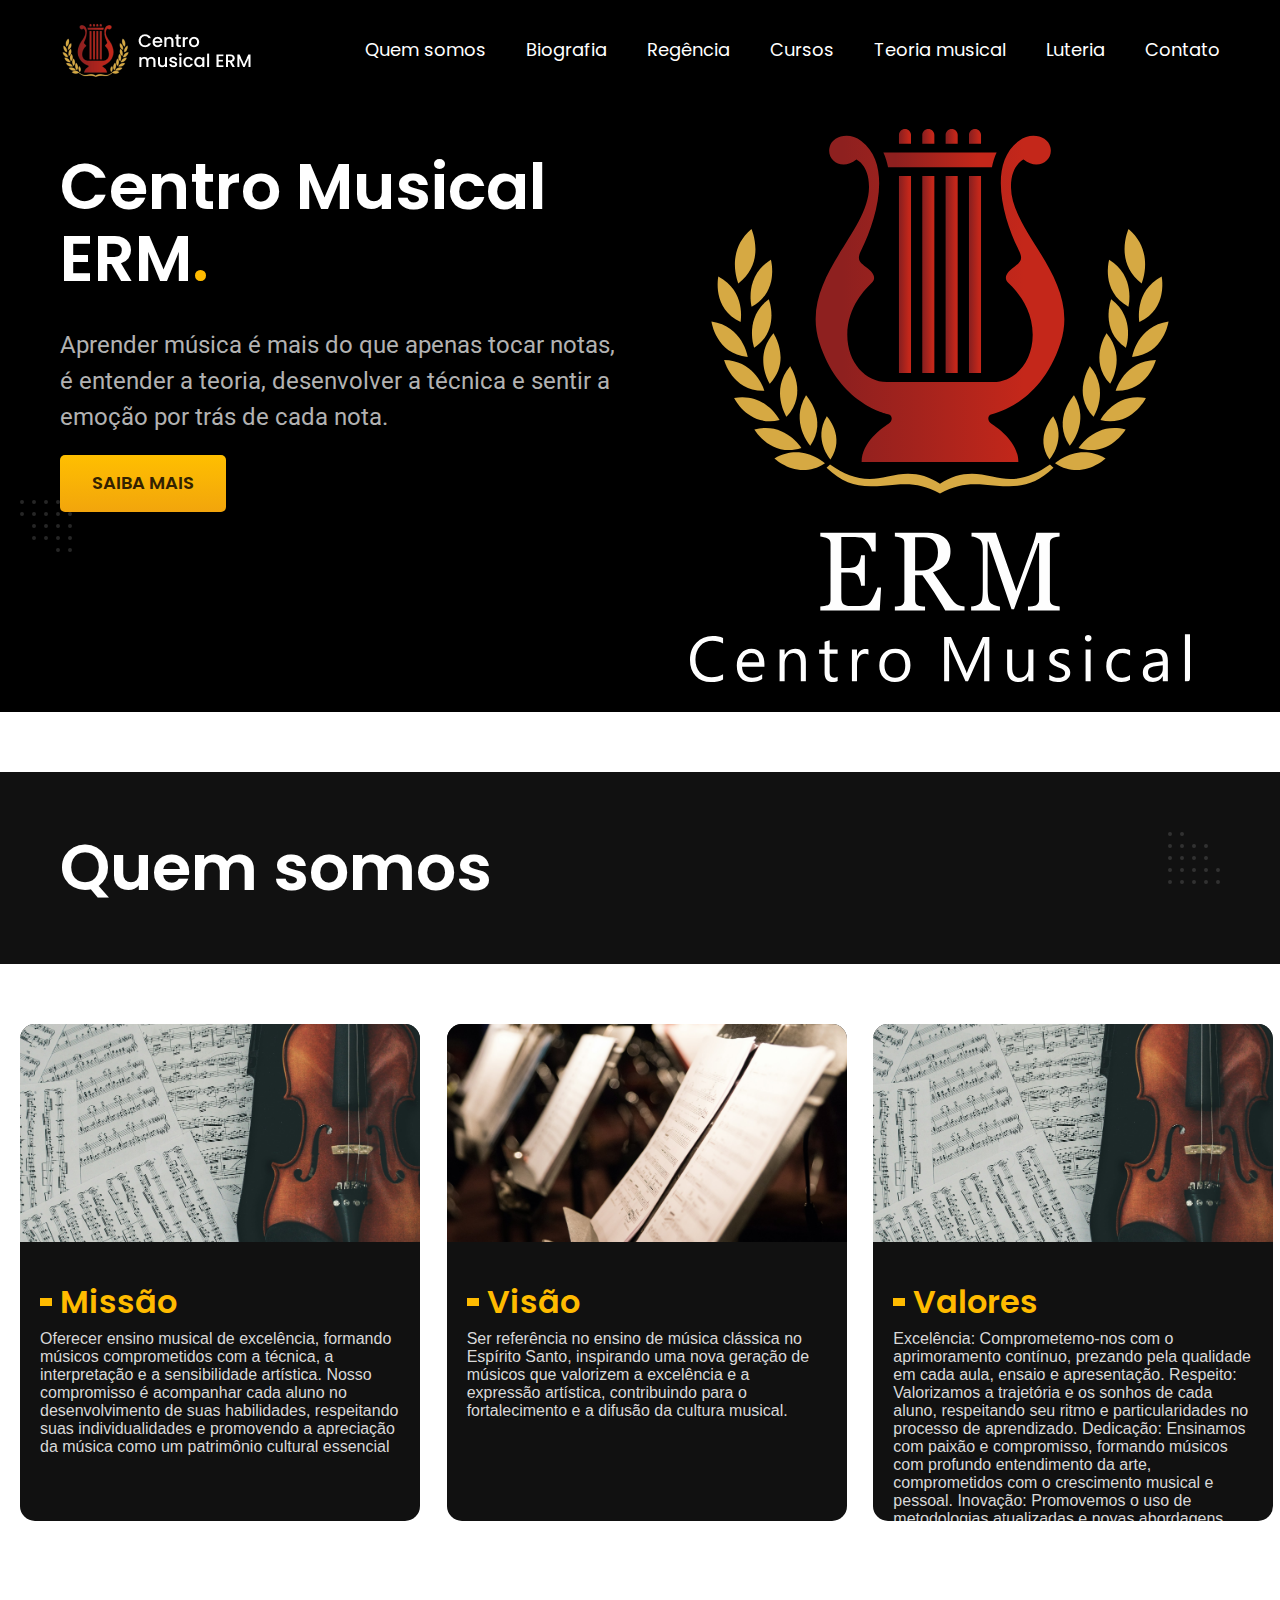
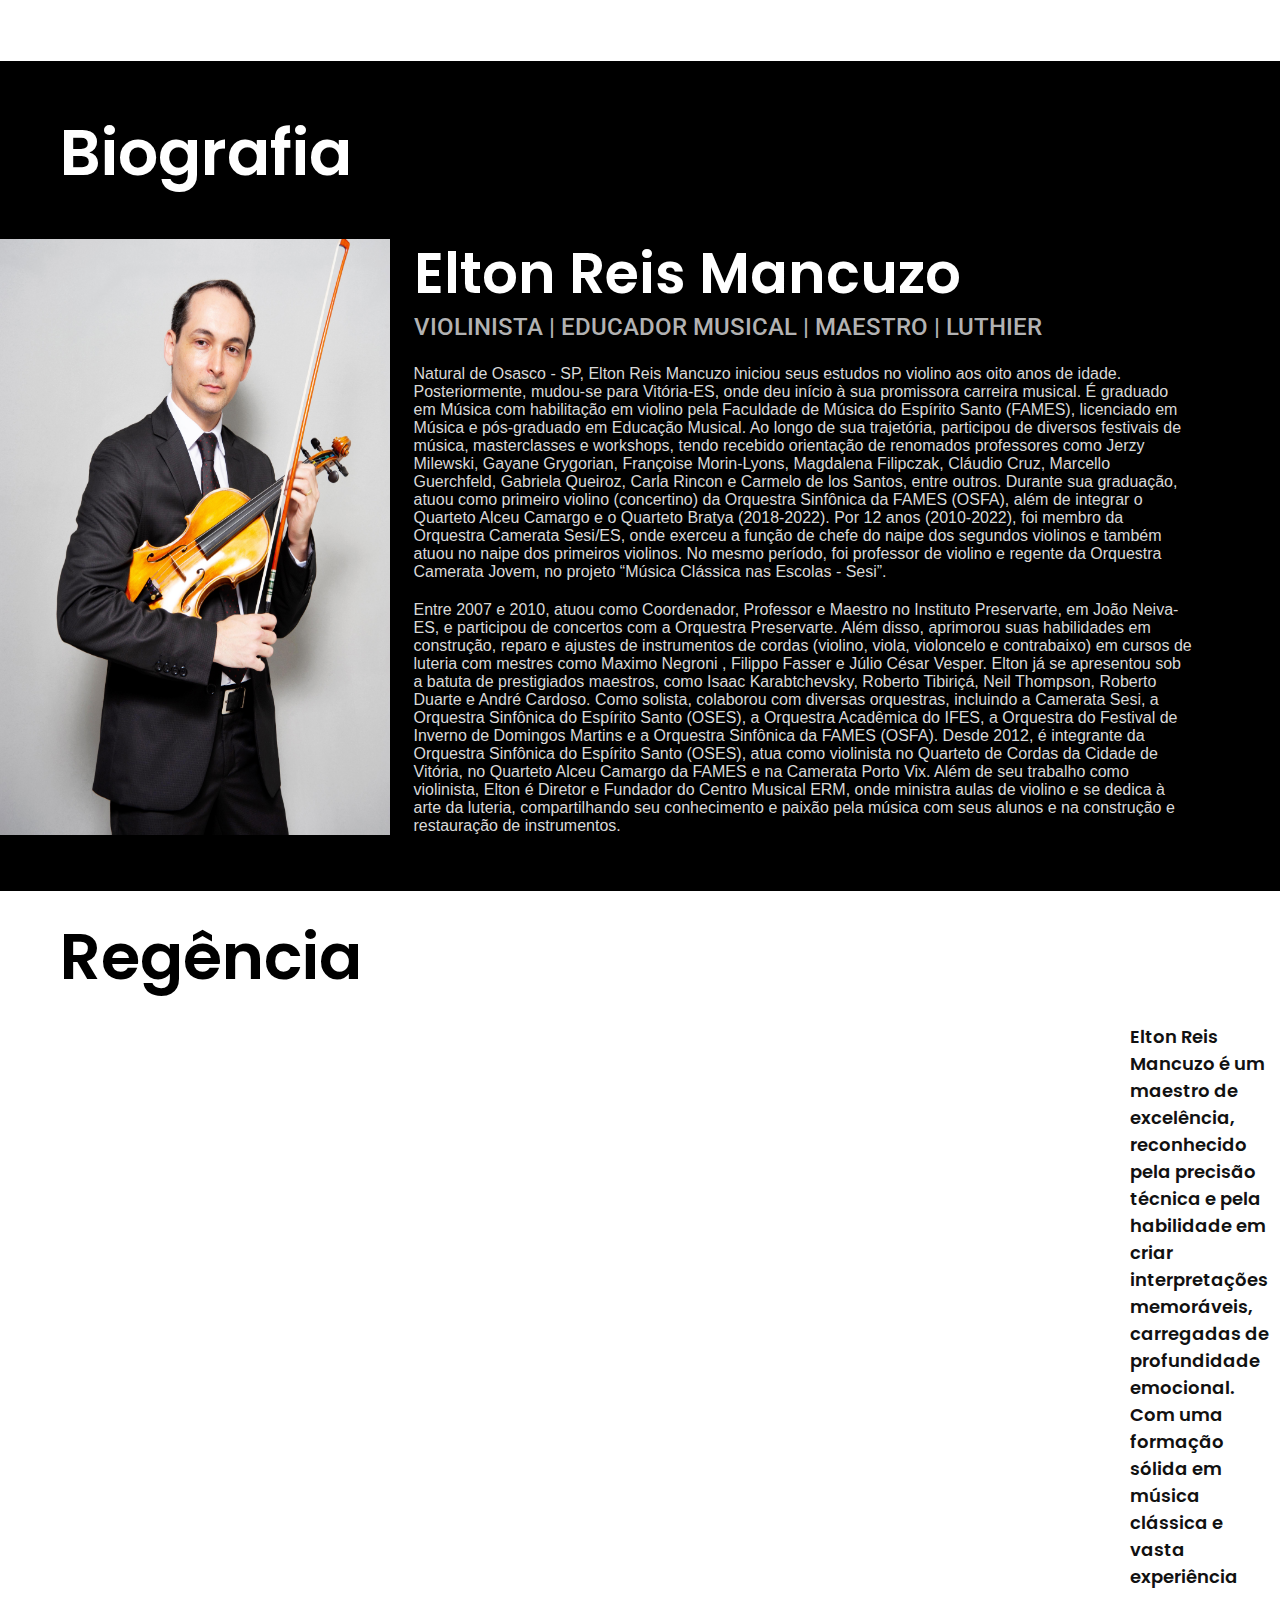
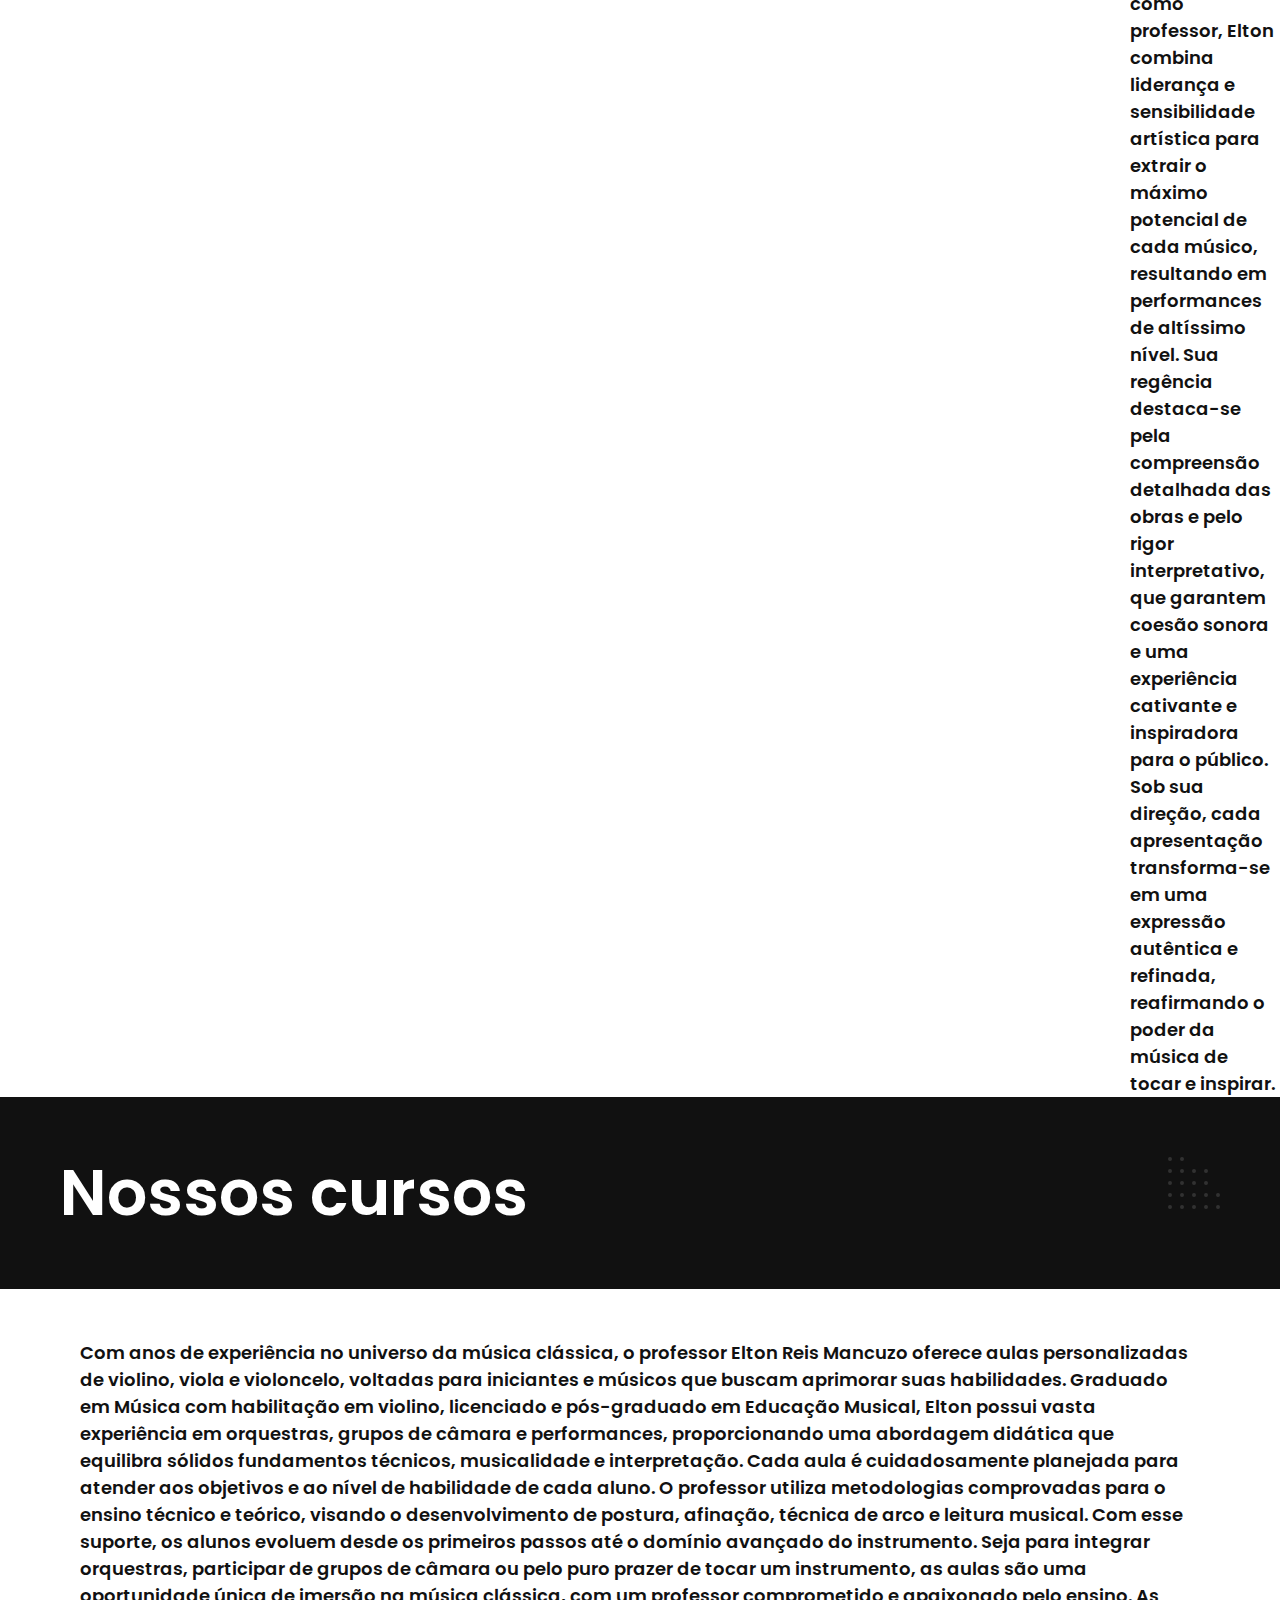
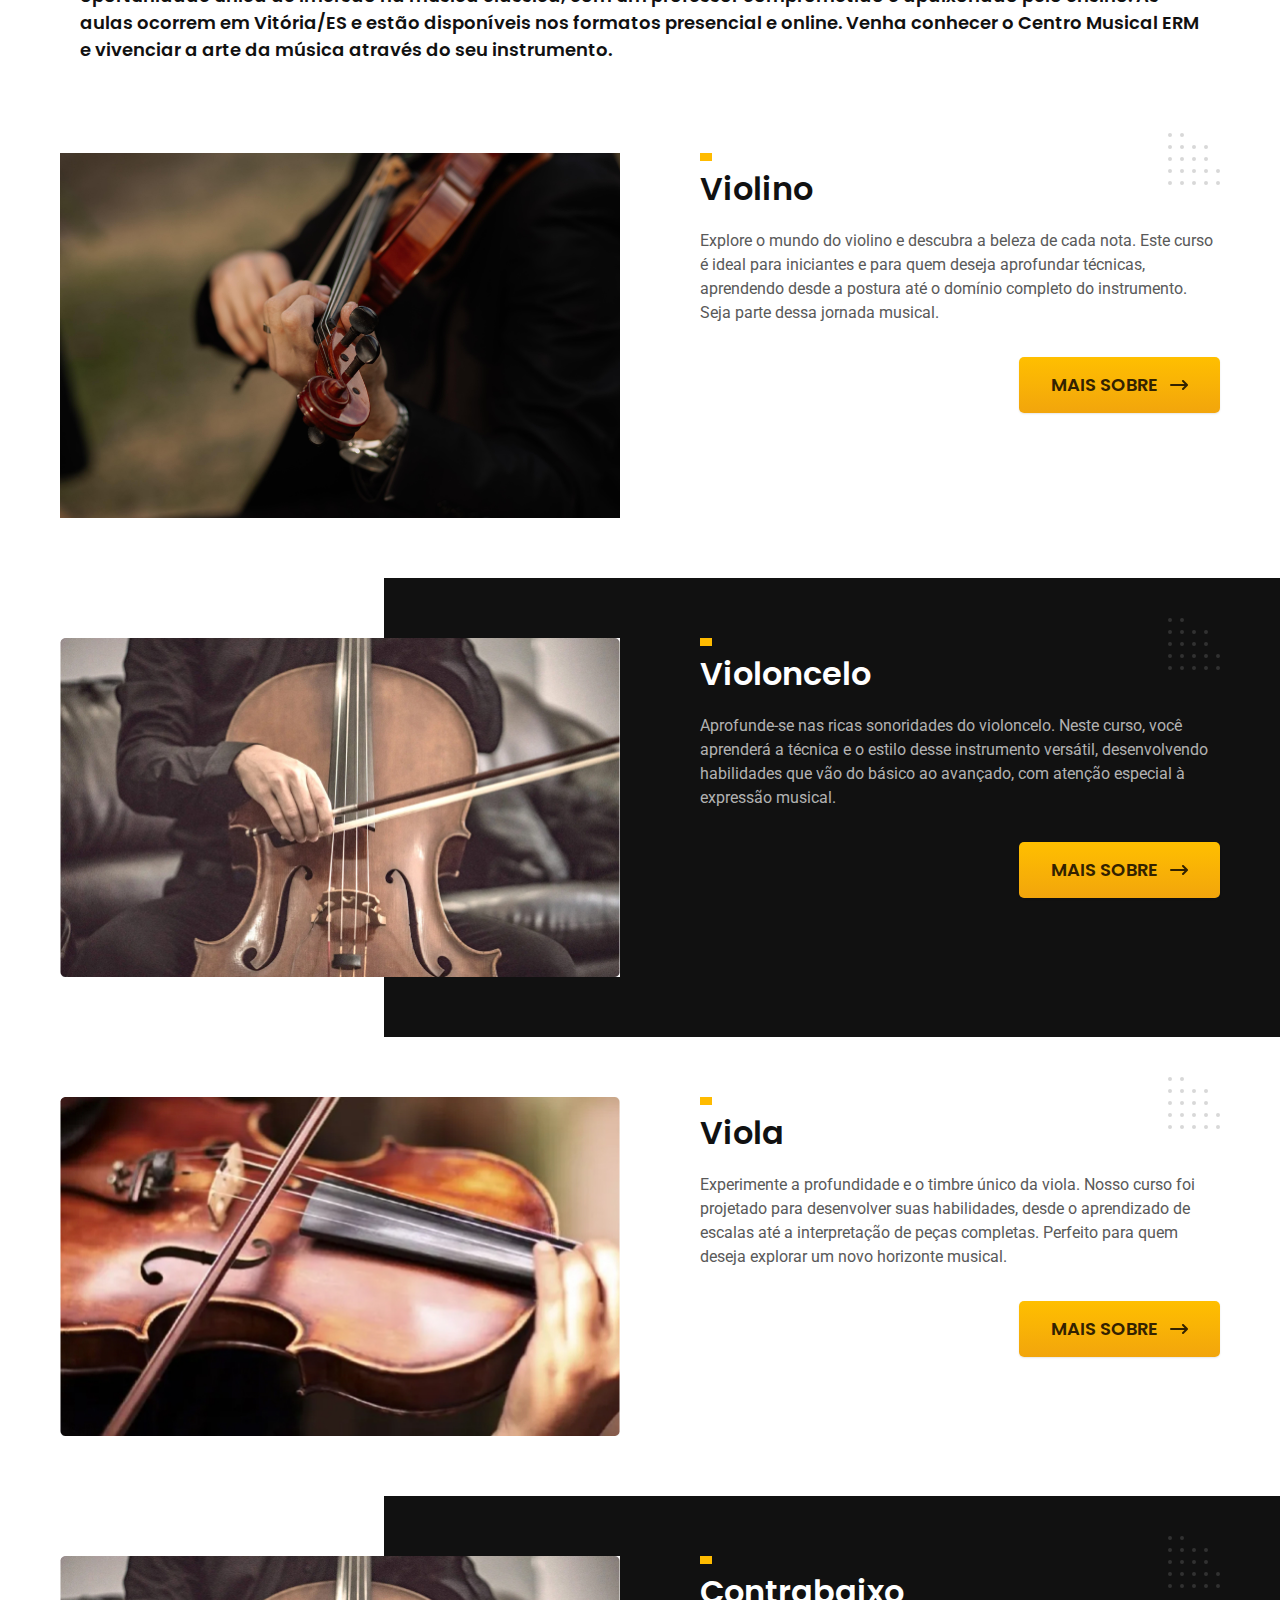
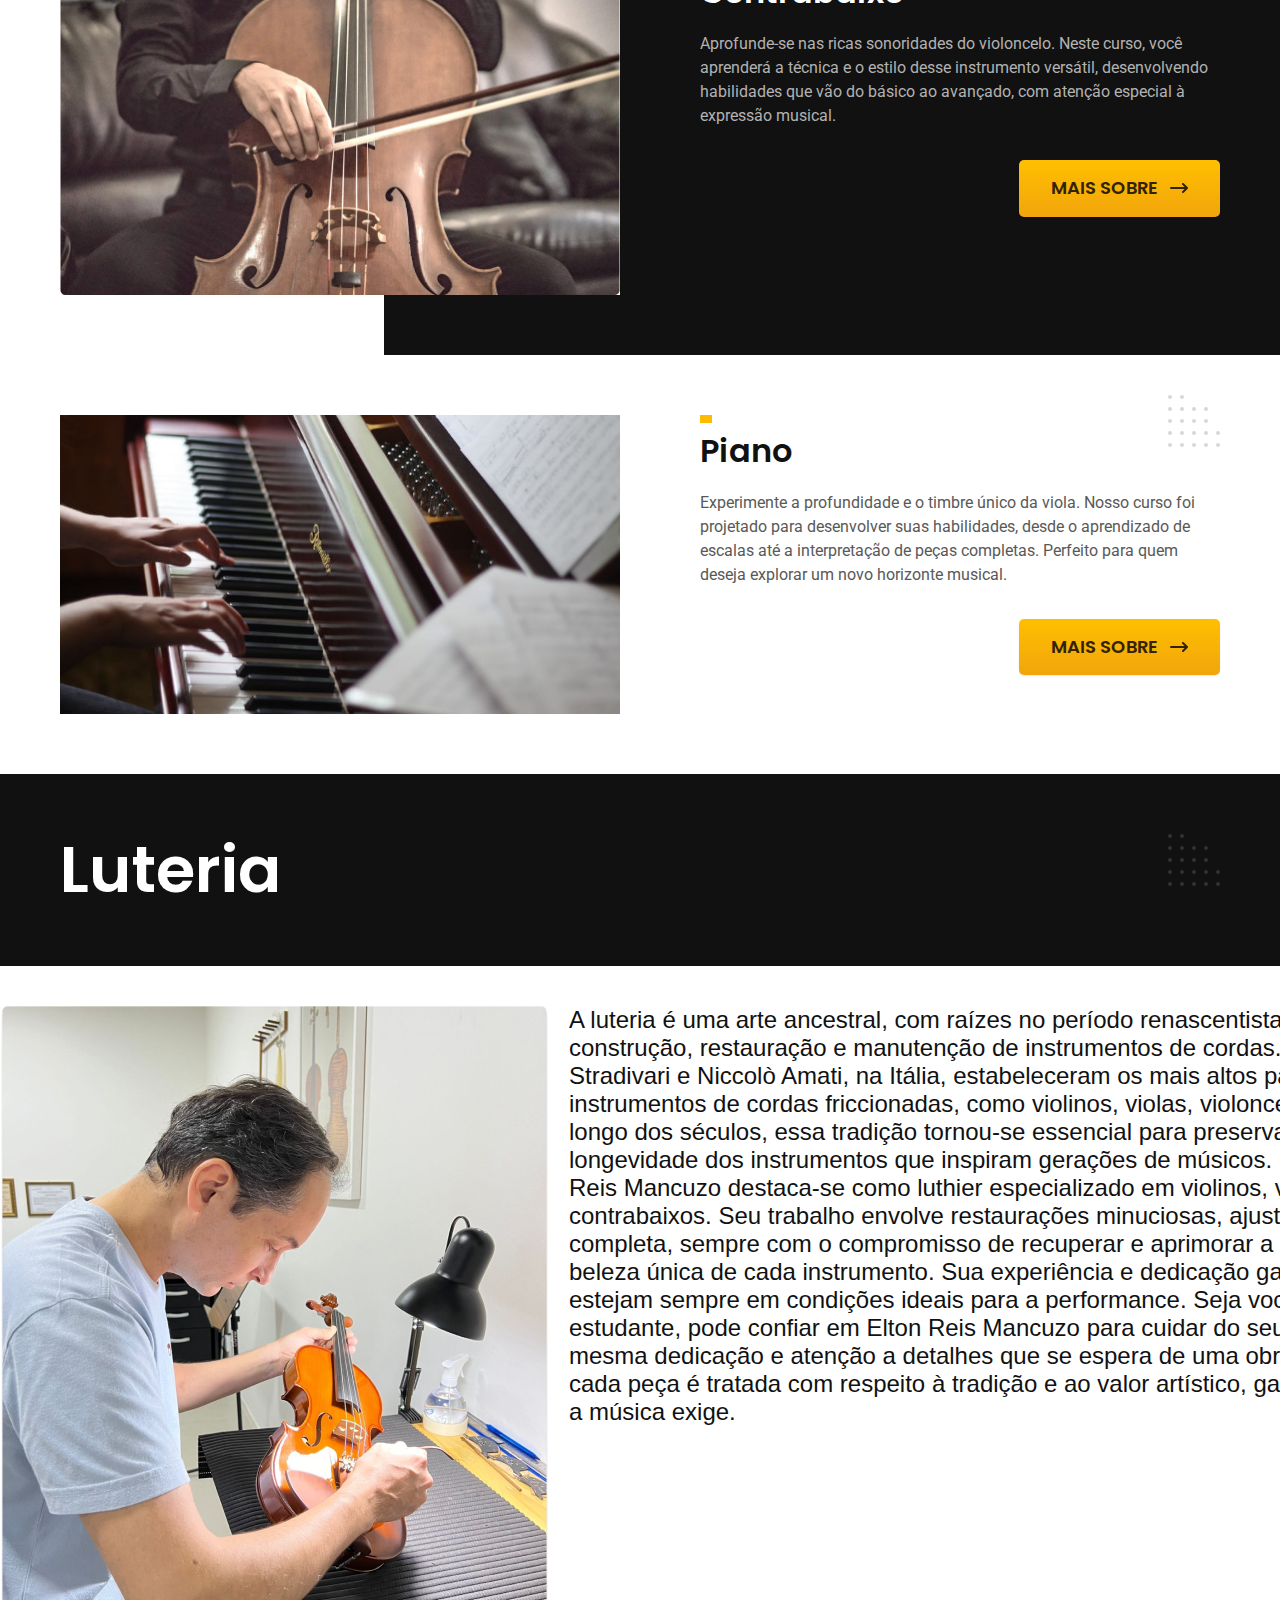
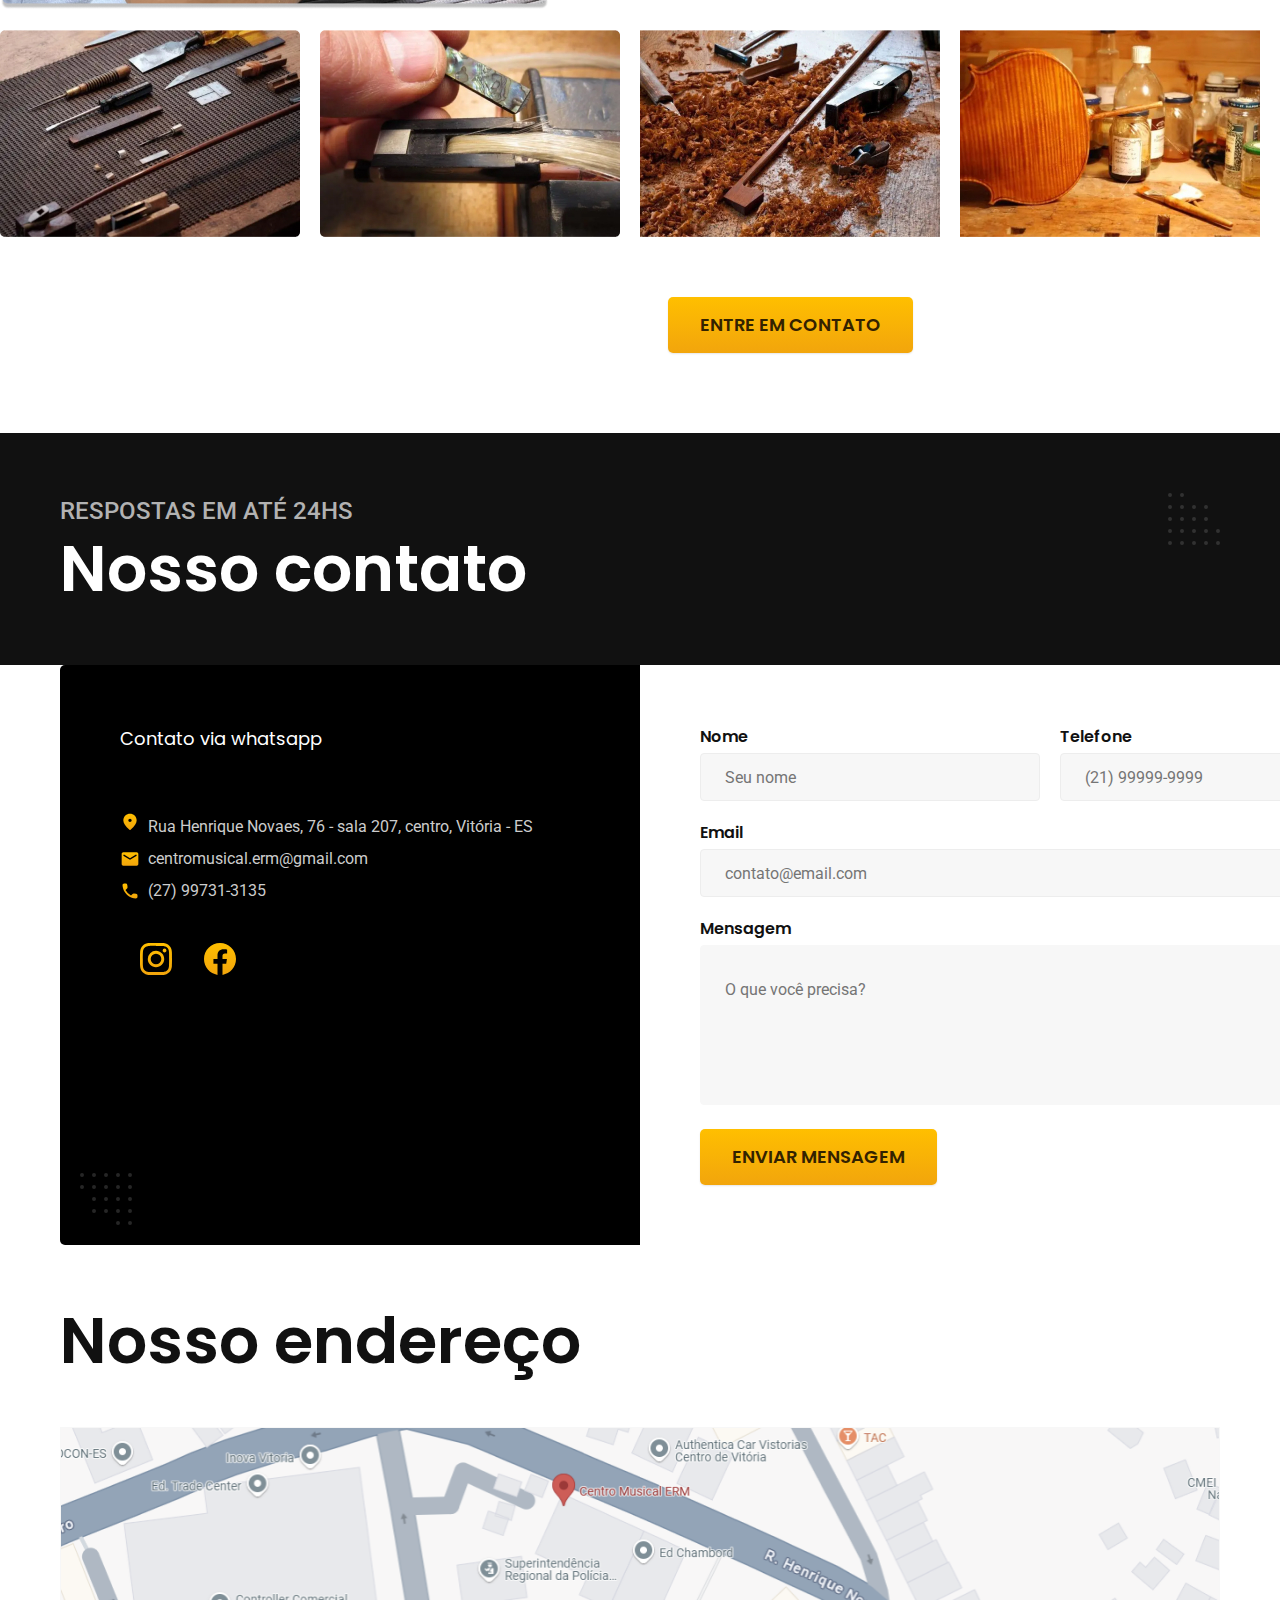
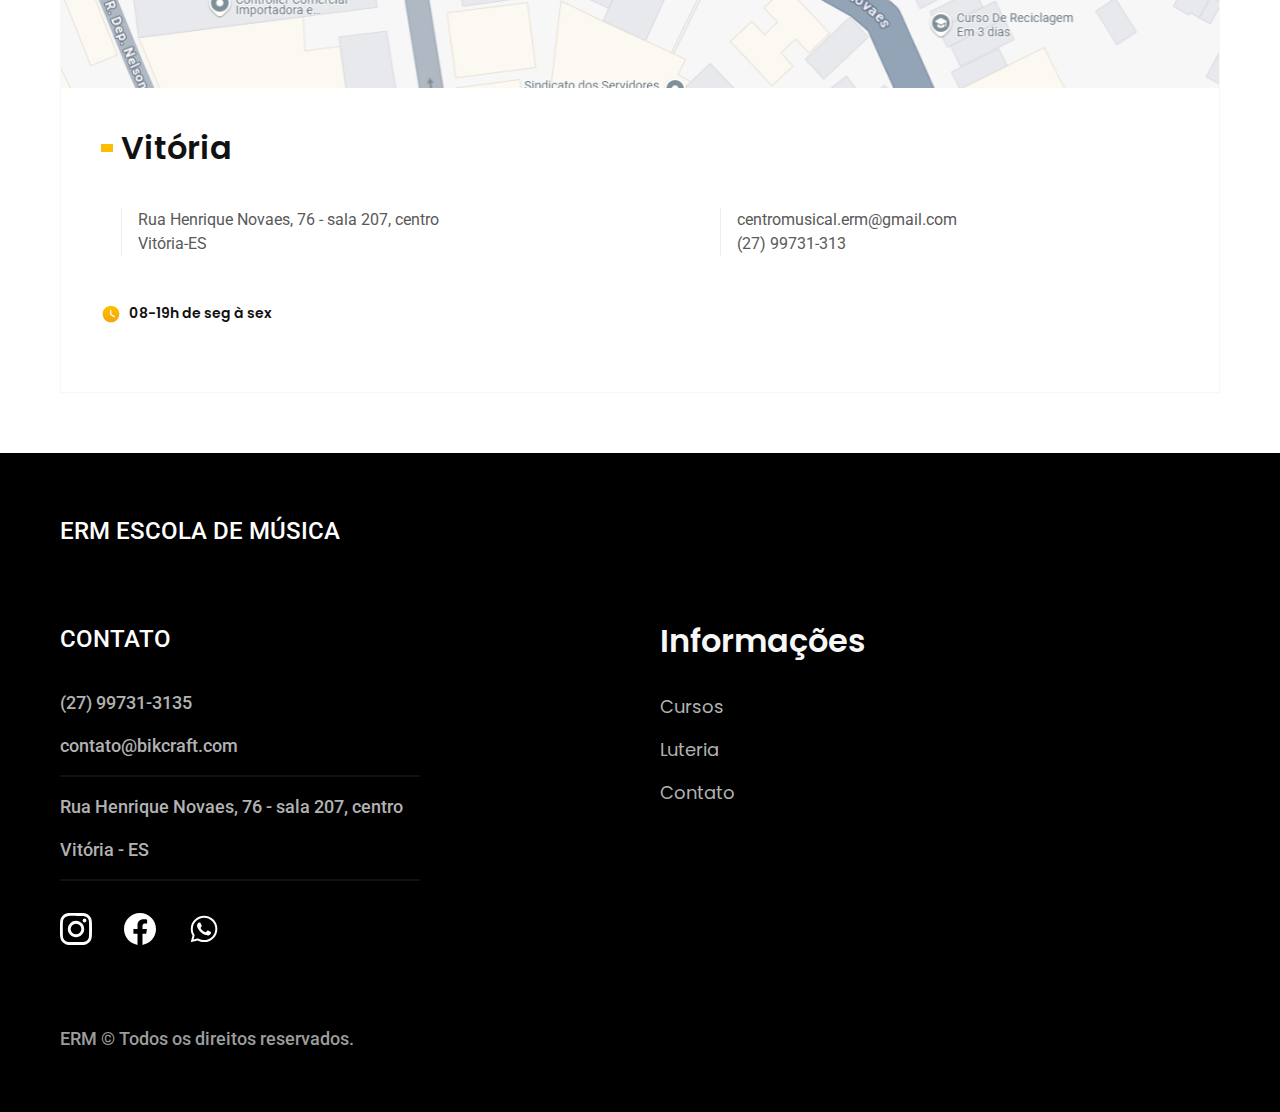
==== index.html @ 18647022 "projeto base" ====
<!DOCTYPE html>
<html lang="pt-br">

<head>
  <meta charset="UTF-8">
  <meta http-equiv="X-UA-Compatible" content="IE=edge">
  <meta name="viewport" content="width=device-width, initial-scale=1.0">

  <title> ERM - Centro musical</title>
  <meta name="description" content="Uma escola de música dedicada a ensinar e inspirar músicos de todas as idades. Aulas personalizadas, professores experientes e um ambiente acolhedor para você desenvolver sua paixão pela música."">

  <link rel=" icon" href="./img/icones/favicon.svg" type="image/svg+xml">
  <link rel="preload" href="./css/style.min.css" as="style">
  <link rel="stylesheet" href="./css/style.min.css">
  <script>document.documentElement.classList.add('js')</script>

  <link rel="preconnect" href="https://fonts.googleapis.com">
  <link rel="preconnect" href="https://fonts.gstatic.com" crossorigin>
  <link href="https://fonts.googleapis.com/css2?family=Fira+Sans:wght@400;700&family=Merriweather:ital,wght@1,900&family=Poppins:wght@400;600&family=Roboto:wght@400;500&display=swap" rel="stylesheet">

</head>

<body>
  <header class="header-bg">
    <div class="header container">
      <a href="./">
        <img src="./img/header_logo.png" alt="">
      </a>

      <nav aria-label="primaria">
        <ul class="header-menu  font-1-m cor-0">
          <li><a href="#">Quem somos</a></li>
          <li><a href="#">Biografia</a></li>
          <li><a href="#">Regência</a></li>
          <li><a href="#">Cursos</a></li>
          <li><a href="#">Teoria musical</a></li>
          <li><a href="#">Luteria</a></li>
          <li><a href="#">Contato</a></li>
        </ul>
      </nav>
    </div>
  </header>

  <main class="introducao-bg">
    <div class="introducao container">
      <div class="introducao-conteudo">
        <h1 class="font-1-xxl fadeInDown" data-anime="200">Centro Musical ERM<span>.<span></h1>
        <p class="font-2-l fadeInDown" data-anime="400">Aprender música é mais do que apenas tocar notas, é entender a teoria, desenvolver a técnica e sentir a emoção por trás de cada nota.</p>
        <a class="botao fadeInDown" data-anime="600" href="./bicicletas.html">Saiba mais</a>
      </div>
      <div data-anime="800" class="fadeInDown intro_img_container">
        <img src="./img/logo_erm.svg" alt="Logo ERM centro musical">
      </div>

    </div>
  </main>

  <article class="quem-somos">
    <div class="titulo-bg">
      <div class="titulo container">
        <h1 class="font-1-xxl cor-0">Quem somos
      </div>
    </div>

    <ul class='cards-m-v-v'>
      <li>
        <div class='card-m-v-v'>
          <div class='card-img-container'>
            <img src="./img/fotos/ensino.jpg" alt="">
          </div>
          <div class='text-container-m-v-v'>
            <h3 class="font-1-xl">Missão</h3>
            Oferecer ensino musical de excelência, formando músicos comprometidos com a técnica, a interpretação e a sensibilidade artística. Nosso compromisso é acompanhar cada aluno no desenvolvimento de suas habilidades, respeitando suas individualidades e promovendo a apreciação da música como um patrimônio cultural essencial
            <!-- <span class="font-2-m cor-8">R$ 2499</span> -->
          </div>
        </div>
      </li>

      <li>
        <div class='card-m-v-v'>
          <div class='card-img-container'>
            <img src="./img/fotos/classica.jpg" alt="">
          </div>
          <div class='text-container-m-v-v'>
            <h3 class="font-1-xl">Visão</h3>
            <p>Ser referência no ensino de música clássica no Espírito Santo, inspirando uma nova geração de músicos que valorizem a excelência e a expressão artística, contribuindo para o fortalecimento e a difusão da cultura musical.</p>
            <!-- <span class="font-2-m cor-8">R$ 2499</span> -->
          </div>
        </div>
      </li>

      <li>
        <div class='card-m-v-v'>
          <div class='card-img-container'>
            <img src="./img/fotos/ensino.jpg" alt="">
          </div>
          <div class='text-container-m-v-v'>
            <h3 class="font-1-xl">Valores</h3>
            <p>Excelência: Comprometemo-nos com o aprimoramento contínuo, prezando pela qualidade em cada aula, ensaio e apresentação.
              Respeito: Valorizamos a trajetória e os sonhos de cada aluno, respeitando seu ritmo e particularidades no processo de aprendizado.
              Dedicação: Ensinamos com paixão e compromisso, formando músicos com profundo entendimento da arte, comprometidos com o crescimento musical e pessoal.
              Inovação: Promovemos o uso de metodologias atualizadas e novas abordagens pedagógicas, proporcionando um aprendizado acessível, envolvente e enriquecedor.</p>
          </div>
        </div>
      </li>
    </ul>
  </article>
  <article class='biography'>

    <div class='titulo-section'>
      <div class="container">
        <h2 class="font-1-xxl ">
          Biografia
        </h2>
      </div>

    </div>

    <div class=bio-content>
      <div class="img-container">
        <img src="./img/fotos/violinista.jpg" alt="violinista">
      </div>

      <div class='text-container'>

        <div class="container-title-bio">
          <h2 class="font-1-xl ">
            Elton Reis Mancuzo
          </h2>
          <span class="font-2-l-b cor-5">Violinista | Educador Musical | Maestro | Luthier</span>
        </div>

        <div class='biography-paragraphs'>
          <p>Natural de Osasco - SP, Elton Reis Mancuzo iniciou seus estudos no violino aos oito anos de idade. Posteriormente, mudou-se para Vitória-ES, onde deu início à sua promissora carreira musical. É graduado em Música com habilitação em violino pela Faculdade de Música do Espírito Santo (FAMES), licenciado em Música e pós-graduado em Educação Musical. Ao longo de sua trajetória, participou de diversos festivais de música, masterclasses e workshops, tendo recebido orientação de renomados professores como Jerzy Milewski, Gayane Grygorian, Françoise Morin-Lyons, Magdalena Filipczak, Cláudio Cruz, Marcello Guerchfeld, Gabriela Queiroz, Carla Rincon e Carmelo de los Santos, entre outros. Durante sua graduação, atuou como primeiro violino (concertino) da Orquestra Sinfônica da FAMES (OSFA), além de integrar o Quarteto Alceu Camargo e o Quarteto Bratya (2018-2022). Por 12 anos (2010-2022), foi membro da Orquestra Camerata Sesi/ES, onde exerceu a função de chefe do naipe dos segundos violinos e também atuou no naipe dos primeiros violinos. No mesmo período, foi professor de violino e regente da Orquestra Camerata Jovem, no projeto “Música Clássica nas Escolas - Sesi”.</p>
          <p>Entre 2007 e 2010, atuou como Coordenador, Professor e Maestro no Instituto Preservarte, em João Neiva-ES, e participou de concertos com a Orquestra Preservarte. Além disso, aprimorou suas habilidades em construção, reparo e ajustes de instrumentos de cordas (violino, viola, violoncelo e contrabaixo) em cursos de luteria com mestres como Maximo Negroni , Filippo Fasser e Júlio César Vesper. Elton já se apresentou sob a batuta de prestigiados maestros, como Isaac Karabtchevsky, Roberto Tibiriçá, Neil Thompson, Roberto Duarte e André Cardoso. Como solista, colaborou com diversas orquestras, incluindo a Camerata Sesi, a Orquestra Sinfônica do Espírito Santo (OSES), a Orquestra Acadêmica do IFES, a Orquestra do Festival de Inverno de Domingos Martins e a Orquestra Sinfônica da FAMES (OSFA). Desde 2012, é integrante da Orquestra Sinfônica do Espírito Santo (OSES), atua como violinista no Quarteto de Cordas da Cidade de Vitória, no Quarteto Alceu Camargo da FAMES e na Camerata Porto Vix. Além de seu trabalho como violinista, Elton é Diretor e Fundador do Centro Musical ERM, onde ministra aulas de violino e se dedica à arte da luteria, compartilhando seu conhecimento e paixão pela música com seus alunos e na construção e restauração de instrumentos.</p>
        </div>
      </div>

  </article>


  <article class="regency">
    <div class='titulo-section white'>
      <div class="container">
        <h2 class="font-1-xxl py-30 ">
          Regência
        </h2>
      </div>
    </div>

    <div class="regency-content">
      <div class="regency-galery">
        <div class='regency-galery-distac'></div>
        <div class="regency-carousel">
          <img src="./img/fotos/regencia_01.jpg" alt="">
          <img src="./img/fotos/regencia_02.jpg" alt="">
          <img src="./img/fotos/regencia_03.jpg" alt="">
          <img src="./img/fotos/regencia_04.jpg" alt="">
          <img src="./img/fotos/regencia_05.jpg" alt="">
          <img src="./img/fotos/regencia_06.jpg" alt="">
          <img src="./img/fotos/regencia_07.jpg" alt="">
        </div>

      </div>
      <div class="regency-text">
        <p class='font-1-m-b'>Elton Reis Mancuzo é um maestro de excelência, reconhecido pela precisão técnica e pela habilidade em criar interpretações memoráveis, carregadas de profundidade emocional. Com uma formação sólida em música clássica e vasta experiência como professor, Elton combina liderança e sensibilidade artística para extrair o máximo potencial de cada músico, resultando em performances de altíssimo nível. Sua regência destaca-se pela compreensão detalhada das obras e pelo rigor interpretativo, que garantem coesão sonora e uma experiência cativante e inspiradora para o público. Sob sua direção, cada apresentação transforma-se em uma expressão autêntica e refinada, reafirmando o poder da música de tocar e inspirar. </p>
      </div>
    </div>
  </article>

  <article class='courses'>
    <div class="titulo-bg">
      <div class="titulo container">
        <h1 class="font-1-xxl cor-0">Nossos cursos</h1>
      </div>
    </div>
    <div class='container courses-apresentacao'>
      <p class='font-1-m-b'>Com anos de experiência no universo da música clássica, o professor Elton Reis Mancuzo oferece aulas personalizadas de violino, viola e violoncelo, voltadas para iniciantes e músicos que buscam aprimorar suas habilidades. Graduado em Música com habilitação em violino, licenciado e pós-graduado em Educação Musical, Elton possui vasta experiência em orquestras, grupos de câmara e performances, proporcionando uma abordagem didática que equilibra sólidos fundamentos técnicos, musicalidade e interpretação. Cada aula é cuidadosamente planejada para atender aos objetivos e ao nível de habilidade de cada aluno. O professor utiliza metodologias comprovadas para o ensino técnico e teórico, visando o desenvolvimento de postura, afinação, técnica de arco e leitura musical. Com esse suporte, os alunos evoluem desde os primeiros passos até o domínio avançado do instrumento. Seja para integrar orquestras, participar de grupos de câmara ou pelo puro prazer de tocar um instrumento, as aulas são uma oportunidade única de imersão na música clássica, com um professor comprometido e apaixonado pelo ensino. As aulas ocorrem em Vitória/ES e estão disponíveis nos formatos presencial e online. Venha conhecer o Centro Musical ERM e vivenciar a arte da música através do seu instrumento.</p>
    </div>

    <div class="bicicletas container">

      <div class="bicicletas-imagem">
        <img src="img/cursos/violino.jpeg" alt="Bicicleta Nimbus">
      </div>

      <div class="bicicletas-conteudo">
        <h2 class="font-1-xl">Violino</h2>
        <p class="font-2-s cor-8">Explore o mundo do violino e descubra a beleza de cada nota. Este curso é ideal para iniciantes e para quem deseja aprofundar técnicas, aprendendo desde a postura até o domínio completo do instrumento. Seja parte dessa jornada musical.</p>

        <a class="botao seta" href="">MAIS SOBRE</a>
      </div>
    </div>

    <div class="bicicletas-bg">

      <div class="bicicletas container">

        <div class="bicicletas-imagem">
          <img src="img/cursos/violoncelo.jpg" alt="Bicicleta Nimbus">
        </div>

        <div class="bicicletas-conteudo">
          <h2 class="font-1-xl cor-0">Violoncelo</h2>
          <p class="font-2-s cor-5">Aprofunde-se nas ricas sonoridades do violoncelo. Neste curso, você aprenderá a técnica e o estilo desse instrumento versátil, desenvolvendo habilidades que vão do básico ao avançado, com atenção especial à expressão musical.</p>

          <a class="botao seta" href="">MAIS SOBRE</a>
        </div>

      </div>
    </div>

    <div class="bicicletas container">

      <div class="bicicletas-imagem">
        <img src="img/cursos/viola.jpg" alt="Bicicleta Nimbus">
      </div>

      <div class="bicicletas-conteudo">
        <h2 class="font-1-xl">Viola</h2>
        <p class="font-2-s cor-8">Experimente a profundidade e o timbre único da viola. Nosso curso foi projetado para desenvolver suas habilidades, desde o aprendizado de escalas até a interpretação de peças completas. Perfeito para quem deseja explorar um novo horizonte musical.</p>

        <a class="botao seta" href="">MAIS SOBRE</a>
      </div>

    </div>

    <div class="bicicletas-bg">

      <div class="bicicletas container">

        <div class="bicicletas-imagem">
          <img src="img/cursos/violoncelo.jpg" alt="Bicicleta Nimbus">
        </div>

        <div class="bicicletas-conteudo">
          <h2 class="font-1-xl cor-0">Contrabaixo</h2>
          <p class="font-2-s cor-5">Aprofunde-se nas ricas sonoridades do violoncelo. Neste curso, você aprenderá a técnica e o estilo desse instrumento versátil, desenvolvendo habilidades que vão do básico ao avançado, com atenção especial à expressão musical.</p>

          <a class="botao seta" href="">MAIS SOBRE</a>
        </div>

      </div>
    </div>


    <div class="bicicletas container">

      <div class="bicicletas-imagem">
        <img src="img/cursos/piano.jpeg" alt="Bicicleta Nimbus">
      </div>

      <div class="bicicletas-conteudo">
        <h2 class="font-1-xl">Piano</h2>
        <p class="font-2-s cor-8">Experimente a profundidade e o timbre único da viola. Nosso curso foi projetado para desenvolver suas habilidades, desde o aprendizado de escalas até a interpretação de peças completas. Perfeito para quem deseja explorar um novo horizonte musical.</p>

        <a class="botao seta" href="">MAIS SOBRE</a>
      </div>

    </div>

  </article>

  <article class='luteria'>
    <div class="titulo-bg">
      <div class="titulo container">
        <h1 class="font-1-xxl cor-0">Luteria</h1>
      </div>
    </div>
    <div class='luteria_content'>
      <div class='luteria_content_flex'>
        <div class='luteria_image_container'>
          <img src="./img/fotos/luteria_01.jpg" alt="Foto Luthier">
        </div>
        <div class='luteria_content_p'>
          <p>A luteria é uma arte ancestral, com raízes no período renascentista europeu, dedicada à construção, restauração e manutenção de instrumentos de cordas.
            Mestres como Antonio Stradivari e Niccolò Amati, na Itália, estabeleceram os mais altos padrões na construção de instrumentos de cordas friccionadas, como violinos, violas, violoncelos e contrabaixos. Ao longo dos séculos, essa tradição tornou-se essencial para preservar a riqueza sonora e a longevidade dos instrumentos que inspiram gerações de músicos.
            No Espírito Santo, Elton Reis Mancuzo destaca-se como luthier especializado em violinos, violas, violoncelos e contrabaixos. Seu trabalho envolve restaurações minuciosas, ajustes precisos e manutenção completa, sempre com o compromisso de recuperar e aprimorar a sonoridade original e a beleza única de cada instrumento.
            Sua experiência e dedicação garante que os instrumentos estejam sempre em condições ideais para a performance. Seja você músico profissional ou estudante, pode confiar em Elton Reis Mancuzo para cuidar do seu instrumento com a mesma dedicação e atenção a detalhes que se espera de uma obra de arte. Sob suas mãos , cada peça é tratada com respeito à tradição e ao valor artístico, garantindo a excelência que a música exige.</p>
        </div>
      </div>

      <div class="luteria_galery">
        <img src="./img/fotos/luteria_02.jpg" alt="">
        <img src="./img/fotos/luteria_03.jpg" alt="">
        <img src="./img/fotos/luteria_04.jpg" alt="">
        <img src="./img/fotos/luteria_05.jpg" alt="">
        <img src="./img/fotos/luteria_06.jpg" alt="">
      </div>
      <div class='luteria_botao'>
        <a class="botao fadeInDown" data-anime="600" href="#contato">Entre em contato</a>
      </div>
    </div>
  </article>

  <article class='contact'>
    <div class="titulo-bg">
      <div class="titulo container">
        <p class="font-2-l-b cor-5">Respostas em até 24hs</p>
        <h1 class="font-1-xxl cor-0">Nosso contato</h1>
      </div>
    </div>

    <div class="contato container">
      <section class="contato-dados" aria-label="Endereço">
        <h2 class=" font-1-m cor-0"> Contato via whatsapp</h2>
        <div class="contato-endereco font-2-s cor-4">
          <p>Rua Henrique Novaes, 76 - sala 207,
            centro, Vitória - ES</p>
        </div>

        <address class="contato-emails font-2-s cor-4">

          <a href="mailto:vendas@bikcraft.com"> centromusical.erm@gmail.com</a>
          <a href="tel:+552799731-3135">(27) 99731-3135</a>

        </address>


        <div class="contato-redes">
          <a href="./"><img src="./img/redes/instagram-p.svg" alt="Instagram"> </a>

          <a href="./"> <img src="./img/redes/facebook-p.svg" alt="Facebook"> </a>

        </div>
      </section>

      <section class="contato-formulario" aria-label="Formulário">

        <form class="form">
          <div>
            <label class="font-1-m-b cor-11" for="nome">Nome</label>
            <input class="" type="text" id="nome" name="nome" placeholder="Seu nome">
          </div>
          <div>
            <label class="font-1-m-b cor-11" for="telefone">Telefone</label>
            <input type="text" id="tel" placeholder="(21) 99999-9999">
          </div>
          <div>
            <label class="font-1-m-b cor-11" for="email">Email</label>
            <input type="email" id="email" name="email" placeholder="contato@email.com">
          </div>
          <div>
            <label class="font-1-m-b cor-11" for="mensagem">Mensagem</label>
            <textarea name="mensagem" rows="5" placeholder="O que você precisa?"></textarea>
          </div>

          <button class="botao">Enviar mensagem</button>
        </form>
      </section>

    </div>

    <article class="lojas container">

      <h2 class="font-1-xxl">Nosso endereço</h2>

      <div class="lojas-item">
        <img src="./img/lojas/vitoria.png" alt="mapa marcando o endereço em Rua Ali Perto, 25 - Rio de Janeiro - RJ">
        <h3 class="font-1-xl">Vitória</h3>
        <div class="lojas-dados">
          <p>Rua Henrique Novaes, 76 - sala 207, centro</p>
          <p>Vitória-ES</p>
        </div>
        <div class="lojas-dados">
          <p>centromusical.erm@gmail.com</p>
          <p>(27) 99731-313</p>
        </div>

        <span>08-19h de seg à sex</span>
      </div>
    </article>




    <footer class="footer-bg">
      <div class="footer container">
        <h3 class="font-2-l-b cor-0">ERM Escola de música</h3>
        <div class="footer-contato">
          <h3 class="font-2-l-b cor-0">Contato</h3>
          <ul class=" font-2-m cor-5">
            <li><a href="tel:+552199999999">(27) 99731-3135</a></li>
            <li><a href="mailto:contato@bikcraft.com">contato@bikcraft.com</a></li>
            <li>Rua Henrique Novaes, 76 - sala 207, centro</li>
            <li>Vitória - ES</li>
          </ul>

          <div class="footer-redes">
            <img src="./img/redes/instagram.svg" width="32" height="32" alt="Instagram">
            <img src="./img/redes/facebook.svg" width="32" height="32" alt="Facebook">
            <img src="./img/redes/whatsapp.svg" width="32" height="32" alt="Youtube">
          </div>
        </div>
        <div class="footer-informacoes">
          <h3 class=" font-1-xl cor-1">Informações</h3>
          <nav>
            <ul class="font-1-m cor-5">
              <li><a href=".">Cursos</a></li>
              <li><a href=".">Luteria</a></li>
              <li><a href=".">Contato</a></li>
            </ul>
          </nav>

        </div>
        <p class="footer-copy font-2-m cor-6">ERM © Todos os direitos reservados.</p>
      </div>
    </footer>

    <script src="./js/plugins/simple-anime.js"></script>
    <script src="./js/script.js"></script>
</body>

</html>
---- css/style.min.css ----
body {
  margin: 0;
  font-family: Arial, Helvetica, sans-serif;
  color: #111;
}
blockquote dd,
h1,
h2,
h3,
h4,
hr,
p,
ul {
  margin: 0;
}
ul {
  margin: 0;
  padding: 0;
  list-style: none;
}
a {
  text-decoration: none;
  color: inherit;
}
img {
  max-width: 100%;
  height: auto;
  display: block;
}
img [src$='.jpg'] {
  border-radius: 4px;
}
.font-1-xs {
  font: 400 0.75rem/1.35 poppins, sans-serif;
}
.font-2-xs {
  font: 400 0.875rem/1.25 Roboto, sans-serif;
}
.font-2-s {
  font: 400 1rem/1.5 Roboto, sans-serif;
}
.font-1-s {
  font: 400 1rem/1.5 Poppins, sans-serif;
}
.font-2-m {
  font: 500 1.125rem/1.5 Roboto, sans-serif;
}
.font-1-m-b {
  font: 600 1.125rem/1.5 Poppins, sans-serif;
}
.font-1-m {
  font: 400 1.125rem/1.5 Poppins, sans-serif;
}
.font-2-l-b {
  font: 500 1.5rem/1.5 Roboto, sans-serif;
  text-transform: uppercase;
}
.font-2-l {
  font: 400 1.5rem/1.5 Roboto, sans-serif;
}
.font-1-l {
  font: 400 1.5rem/1.5 Poppins, sans-serif;
}
.font-1-xl {
  font: 600 2rem/1.25 Poppins, sans-serif;
}

.font-1-xxl {
  font: 600 4rem/1.125 Poppins, sans-serif;
}

@media (max-width: 1200px) {
  .font-1-xxl {
    font-size: 3rem;
  }
  .font-2-l,
  .font-2-l-b {
    font-size: 1.25rem;
  }
}
@media (max-width: 800px) {
  .font-1-xxl {
    font-size: 2rem;
  }
  .font-1-xl,
  .font-2-xl {
    font-size: 1.5rem;
  }
}
:root {
  --cor-12: #000000;
  --cor-11: #111111;
  --cor-10: #2e2e2e;
  --cor-9: #404040;
  --cor-8: #595959;
  --cor-7: #717171;
  --cor-6: #9c9c9c;
  --cor-5: #b2b2b2;
  --cor-4: #cccccc;
  --cor-3: #dedede;
  --cor-2: #ededed;
  --cor-1: #f7f7f7;
  --cor-0: #ffffff;
  --cor-p5: #332200;
  --cor-p4: #664400;
  --cor-p3: #a66f00;
  --cor-p2: #e4a30b;
  --cor-p1: #ffbb00;
}
.cor-0 {
  color: var(--cor-0);
}
.cor-1 {
  color: var(--cor-1);
}
.cor-2 {
  color: var(--cor-2);
}
.cor-3 {
  color: var(--cor-3);
}
.cor-4 {
  color: var(--cor-4);
}
.cor-5 {
  color: var(--cor-5);
}
.cor-6 {
  color: var(--cor-6);
}
.cor-7 {
  color: var(--cor-7);
}
.cor-8 {
  color: var(--cor-8);
}
.cor-9 {
  color: var(--cor-9);
}
.cor-10 {
  color: var(--cor-10);
}
.cor-11 {
  color: var(--cor-11);
}
.cor-12 {
  color: var(--cor-12);
}
.cor-p1 {
  color: var(--cor-p1);
}
.cor-p2 {
  color: var(--cor-p2);
}
.cor-p3 {
  color: var(--cor-p3);
}
.cor-p4 {
  color: var(--cor-p4);
}
.cor-p5 {
  color: var(--cor-p5);
}
.js .fadeInDown {
  transform: translate3d(0, -20px, 0);
}
.js .fadeInUp {
  transform: translate3d(0, 20px, 0);
}
.js .fadeInRight {
  transform: translate3d(20px, 0, 0);
}
.js .fadeInLeft {
  transform: translate3d(-20px, 0, 0);
}
.js [data-anime] {
  opacity: 0;
}
.js .anime {
  opacity: 1;
  transform: none;
  transition: transform 0.8s, opacity 0.8s;
}
.header-bg {
  background-color: var(--cor-12);
}
.header {
  display: flex;
  flex-wrap: wrap;
  gap: 20px;
  justify-content: space-between;
  align-items: center;
  padding-top: 20px;
  padding-bottom: 20px;
}
.header-logo {
  display: flex;
  align-items: center;
  border: 1px solid red;
}
.header-menu {
  display: flex;
  flex-wrap: wrap;
  gap: 40px;
}
.header-menu a {
  padding: 16px 0;
  display: inline-block;
  position: relative;
}
.header-menu a::after {
  content: '';
  display: block;
  height: 2px;
  width: 0%;
  background: #fff;
  margin-top: 4px;
  transition: 0.3s;
  position: absolute;
}
.header-menu a.ativo::after,
.header-menu a:hover::after {
  width: 100%;
}
@media (max-width: 800px) {
  .header-menu {
    gap: 20px;
  }
  .header-menu a {
    background: var(--cor-11);
    padding: 12px 16px;
    border-radius: 4px;
  }
  .header-menu a::after {
    display: none;
  }
  .header-menu a:hover {
    background: var(--c10);
  }
}
@media (max-width: 600px) {
  .header-menu {
    gap: 12px;
  }
  .header-menu a {
    padding: 8px 12px;
    font-size: 14px;
  }
}
.footer-bg {
  background-color: var(--cor-12);
}
.footer {
  display: grid;
  grid-template-columns: 1fr 1fr;
  gap: 40px;
  padding-top: 60px;
  padding-bottom: 60px;
}
.footer h3 {
  margin-bottom: 32px;
}
.footer-contato ul {
  margin-bottom: 32px;
}
.footer li {
  margin-bottom: 16px;
}
.footer-contato li:nth-child(even)::after {
  content: '';
  display: block;
  max-width: 360px;
  height: 2px;
  background: var(--cor-11);
  margin-top: 16px;
}
.footer-redes {
  display: flex;
  gap: 32px;
}
.footer a:hover {
  color: var(--cor-0);
}
.footer-copy {
  grid-auto-columns: 1/-1;
  margin-top: 40px;
}
@media (max-width: 800px) {
  .footer > img {
    display: none;
  }
  .footer {
    grid-template-columns: 1fr 1fr;
  }
}
@media (max-width: 600px) {
  .footer {
    grid-template-columns: 1fr;
    gap: 60px;
  }
  .footer-copy {
    margin-top: 0;
  }
}
.container {
  box-sizing: border-box;
  max-width: 1200px;
  padding-left: 20px;
  padding-right: 20px;
  margin-left: auto;
  margin-right: auto;
}
.botao {
  display: inline-block;
  padding: 16px 32px;
  background: linear-gradient(#ffbf00, #f2a50c);
  border-radius: 5px;
  box-shadow: 0 1px 2px rgba(0, 0, 0, 0.1);
  text-transform: uppercase;
  color: var(--cor-p5);
  font: 600 1.125rem/1.35 Poppins, sans-serif;
  max-width: max-content;
  border: none;
  cursor: pointer;
}
.botao.secundario {
  background: var(--cor-10);
  color: var(--cor-2);
}
.botao.secundario:hover {
  background: var(--cor-9);
}
.botao.seta {
  display: flex;
  align-items: center;
}
.botao.seta::after {
  content: '';
  display: inline-block;
  width: 18px;
  height: 10px;
  margin-left: 12px;
  background: url('../img/icones/seta.svg');
  transition: transform 0.2s;
}
.botao.seta:hover::after {
  transform: translateX(4px);
}
.link {
  display: inline-block;
  color: var(--cor-p1);
  font: 500 1.5rem/1.5 Poppins, sans-serif;
  text-transform: uppercase;
}
.link::after {
  content: '';
  display: block;
  width: 100%;
  height: 4px;
  background-color: currentColor;
}
.botao:hover {
  background: linear-gradient(#ffb60d, #e59317);
}
@media (max-width: 600px) {
  .botao {
    padding: 12px 16px;
    font-size: 16px;
  }
}
.titulo-bg {
  padding-top: 60px;
  padding-bottom: 60px;
  background-color: var(--cor-11);
}
.titulo {
  background: url('../img/dec/top-right.svg') no-repeat top right 20px;
}
.titulo p {
  margin-bottom: 4px;
}
@media (max-width: 800px) {
  .titulo-bg {
    padding-top: 40px;
    padding-bottom: 40px;
  }
  .titulo p {
    font-size: 1rem;
    text-transform: lowercase;
    font-weight: 400;
  }
}
.form {
  display: grid;
  grid-template-columns: 1fr 1fr;
  gap: 20px;
}
.form label {
  display: block;
  font: 400 1rem/1.5 Poppins, sans-serif;
  margin-bottom: 4px;
}
.form .col-2 {
  grid-column: span 2;
}
.form input[type='email'],
.form input[type='text'],
.form textarea {
  font: 400 1rem/1.5 Roboto, sans-serif;
  background: var(--cor-1);
  border: 1px solid var(--cor-2);
  padding: 12px;
  border-radius: 4px;
  width: 100%;
  box-sizing: border-box;
}
.form input[type='email']:focus,
.form input[type='text']:focus,
.form textarea:focus {
  outline: 0;
  border-color: var(--cor-p1);
  background: var(--cor-0);
  box-shadow: 0 0 0 2px #fea;
}
@media (max-width: 600px) {
  .form {
    grid-template-columns: 1fr;
  }
  .form .col-2 {
    grid-column: 1;
  }
}
.introducao {
  color: #fff;
  display: grid;
  grid-template-columns: 1fr 1fr;
  gap: 0 40px;
}
.introducao h1 {
  margin-bottom: 32px;
  color: var(cor-0);
}
.introducao span {
  color: var(--cor-p1);
}
.introducao p {
  margin-bottom: 20px;
  color: var(--cor-5);
}
.introducao-conteudo {
  align-self: end;
  padding-bottom: 200px;
}
.intro_img_container {
  padding: 30px;
}
.introducao img {
  width: 100%;
  height: 100%;
  object-fit: cover;
  border-radius: 4px;
}
.introducao-bg {
  background: var(--cor-12) url('../img/dec/bottom-left.svg') no-repeat bottom
    160px left 20px;
  box-shadow: inset 0 -120px var(--cor-12);
}
@media (max-width: 1200px) {
  .introducao h1 {
    font-size: 48px;
  }
  .introducao p {
    font-size: 18px;
  }
}
@media (max-width: 800px) {
  .introducao-bg {
    background: #111;
    padding-top: 40px;
    box-shadow: inset 0 -60px #fff;
  }
  .introducao {
    grid-template-columns: 1fr;
    gap: 32px;
  }
  .introducao-conteudo {
    padding-bottom: 0;
  }
  .introducao h1 {
    margin-bottom: 16px;
  }
  .introducao img {
    height: 300px;
    width: 100%;
  }
}
.quem-somos {
  padding-top: 60px;
  padding-bottom: 120px;
}
.quem-somos h2 {
  margin-bottom: 24px;
}
.quem-somos ul {
  display: flex;
  gap: 40px;
  padding: 0 20px 20px;
  max-width: 1400px;
  margin-left: auto;
  margin-right: auto;
  overflow-x: auto;
}
#bicicleta .quem-somos ul {
  padding: 0 0 20px 0;
}
.quem-somos ul li {
  flex: 1;
  min-width: 280px;
}
.quem-somos a {
  display: block;
}
.quem-somos img {
  margin-bottom: 16px;
}
.quem-somos h3 {
  margin-bottom: 8px;
  display: flex;
  align-items: center;
}
.quem-somos h3::before {
  content: '';
  display: inline-block;
  margin-right: 8px;
  height: 8px;
  width: 12px;
  background-color: var(--cor-p1);
  transition: width 0.2s;
}
.quem-somos a:hover h3::before {
  width: 24px;
}
.quem-somos li span {
  padding-left: 20px;
}
@media (max-width: 800px) {
  .quem-somos {
    padding-bottom: 60px;
  }
  .quem-somos ul {
    gap: 20px;
  }
}
.bicicletas-bg {
  background: linear-gradient(to right, var(--cor-0) 30%, var(--cor-11) 0);
}
.bicicletas {
  padding-top: 60px;
  padding-bottom: 60px;
  display: grid;
  grid-template-columns: 1fr 1fr;
  gap: 40px;
  background: url('../img/dec/top-right.svg') no-repeat top 40px right 20px;
}
.bicicletas-imagem {
  display: grid;
}
.bicicletas-imagem img {
  grid-area: 1/1;
}
.bicicletas-imagem span {
  grid-area: 1/1;
  place-self: start end;
  margin-top: 20px;
  background: var(--cor-12);
  display: inline-block;
  padding: 8px 10px 8px 8px;
  border-radius: 4px 0 0 4px;
}
.bicicletas-conteudo {
  display: grid;
  grid-template-columns: 1fr auto;
  align-content: start;
  padding-left: 40px;
}
.bicicletas h2,
.bicicletas p {
  grid-column: 1/-1;
}
.bicicletas h2 {
  margin-bottom: 20px;
}
.bicicletas h2::before {
  content: '';
  display: block;
  width: 12px;
  height: 8px;
  background-color: var(--cor-p1);
  margin-bottom: 8px;
}
.bicicletas p {
  margin-bottom: 32px;
}
.bicicletas-conteudo a {
  place-self: end;
}
.bicicletas ul {
  display: grid;
  gap: 16px;
}
.bicicletas li {
  display: flex;
  gap: 8px;
}
.bicicletas-conteudo img {
  height: 24px;
  width: 24px;
}
@media (max-width: 800px) {
  .bicicletas {
    grid-template-columns: 1fr;
    gap: 20px;
    padding-top: 40px;
    padding-bottom: 40px;
  }
  .bicicletas-bg {
    background: var(--cor-11);
  }
}
@media (max-width: 600px) {
  .bicicletas-conteudo {
    grid-template-columns: 1fr;
  }
  .bicicletas ul {
    font-size: 1rem;
    grid-template-columns: 1fr 1fr;
    margin-bottom: 32px;
  }
  .bicicletas a {
    place-self: start;
  }
}
.bicicleta {
  display: grid;
  grid-template-columns: 1fr 1fr;
  align-items: start;
  padding-top: 60px;
  padding-bottom: 60px;
}
#bicicleta .titulo p {
  text-transform: uppercase;
}
.bicicleta-imagens {
  display: flex;
  flex-wrap: wrap;
  gap: 20px;
}
.bicicleta-imagens img {
  flex: 1;
  min-width: 200px;
}
.bicicleta-imagens img:first-child {
  min-width: 100%;
}
.bicicleta-conteudo {
  padding-left: 40px;
  padding-bottom: 40px;
}
.bicicleta-conteudo p {
  grid-column: 1/-1;
  padding-bottom: 32px;
  max-width: 40ch;
}
.bicicleta-comprar {
  display: grid;
  grid-template-columns: max-content auto;
  align-items: center;
  justify-items: start;
  gap: 8px 12px;
}
.bicicleta-comprar a {
  grid-row: span 2;
}
.bicicleta-comprar span {
  display: flex;
  align-items: center;
  background-color: var(--cor-12);
  padding: 4px 8px;
  border-radius: 4px;
  gap: 8px;
}
.bicicleta-bg {
  background-color: var(--cor-12);
  border-radius: 4px;
}
.bicicleta-informacoes {
  padding-left: 40px;
  padding-bottom: 40px;
}
.bicicleta-informacoes > h2 {
  display: block;
  margin-bottom: 8px;
}
.bicicleta-informacoes ul {
  display: grid;
  grid-template-columns: 1fr 1fr;
  padding: 32px 32px;
  gap: 32px;
}
.ficha-tecnica {
  padding-left: 40px;
}
.ficha-tecnica > h3 {
  display: block;
  margin-bottom: 8px;
}
.ficha-tecnica > span {
  display: block;
  padding-bottom: 12px;
  color: red;
}
.ficha-tecnica ul {
  padding: 32px 32px;
}
.ficha-tecnica li {
  padding: 4px 0;
  display: flex;
  justify-content: space-between;
  border-bottom: 1px solid var(--cor-11);
}
.ficha-tecnica li:last-child {
  border: none;
}
@media (max-width: 800px) {
  .bicicleta {
    grid-template-columns: 1fr;
    padding-top: 40px;
    padding-bottom: 40px;
  }
  .bicicleta-imagens {
    grid-row: 2;
  }
}
@media (max-width: 400px) {
  .bicicleta-informacoes ul {
    grid-template-columns: 1fr;
  }
  .bicicleta-comprar {
    grid-template-columns: 1fr;
  }
}
.seguro-bg {
  background-color: var(--cor-11);
  box-shadow: inset 0 120px var(--cor-0), inset 0 -120px var(--cor-12);
}
.seguro {
  display: grid;
  grid-template-columns: 1fr 1fr;
  gap: 40px;
}
.seguro-imagem img {
  width: 100%;
  height: 100%;
  object-fit: cover;
}
.seguro-conteudo {
  padding-top: 180px;
  padding-bottom: 180px;
}
.seguro-h2 {
  margin-bottom: 32px;
}
.seguro p {
  margin-bottom: 20px;
}
@media (max-width: 800px) {
  .seguro {
    grid-template-columns: 1fr;
  }
  .seguro-conteudo {
    grid-row: 1;
    padding-top: 40px;
    padding-bottom: 0;
  }
  .seguro-bg {
    box-shadow: inset 0 -60px var(--cor-12);
  }
}
.tecnologia-bg {
  background-color: var(--cor-11);
  box-shadow: inset 0 80px var(--cor-0), inset 0 -80px var(--cor-0);
}
.tecnologia {
  display: grid;
  grid-template-columns: 1fr 1fr;
}
.tecnologia-imagem img {
  width: 100%;
  height: 100%;
  object-fit: cover;
  object-position: left;
}
.tecnologia-conteudo {
  padding-top: 160px;
  padding-bottom: 160px;
}
.tecnologia-conteudo > span {
  display: block;
  margin-bottom: 20px;
}
.tecnologia-conteudo h2 {
  margin-bottom: 32px;
}
.tecnologia-conteudo > p {
  margin-bottom: 20px;
}
.tecnologia a {
  display: inline-block;
  margin-bottom: 80px;
}
.tecnologia-vantagens {
  display: flex;
  gap: 40px;
}
.tecnologia-vantagens h3 {
  margin-bottom: 8px;
  width: max-content;
}
.tecnologia-vantagens img {
  width: 24px;
  margin-bottom: 8px;
}
@media (max-width: 800px) {
  .tecnologia-bg {
    box-shadow: initial;
  }
  .tecnologia {
    grid-template-columns: 1fr;
  }
  .tecnologia-conteudo {
    padding-top: 60px;
    padding-bottom: 60px;
  }
  .tecnologia-imagem {
    display: none;
  }
}
@media (max-width: 600px) {
  .tecnologia-vantagens {
    flex-direction: column;
  }
}
.parceiros {
  padding-top: 60px;
  padding-bottom: 120px;
}
.parceiros h2 {
  margin-bottom: 60px;
}
.parceiros ul {
  padding: 0 20px;
  max-width: 1400px;
  margin: 0 auto;
  display: grid;
  grid-template-columns: repeat(4, 1fr);
}
.parceiros li {
  display: flex;
  padding: 32px;
  border-left: 2px solid var(--cor-2);
}
.parceiros li:first-child,
.parceiros li:nth-child(5) {
  border-left: none;
}
.parceiros li:nth-child(n + 5) {
  border-top: 2px solid var(--cor-2);
}
.parceiros img {
  margin: auto;
}
@media (max-width: 800px) {
  .parceiros {
    padding-bottom: 60px;
  }
  .parceiros h2 {
    margin-bottom: 20px;
  }
  .parceiros ul {
    grid-template-columns: repeat(2, 1fr);
  }
  .parceiros li {
    display: flex;
    padding: 20px;
  }
  .parceiros li:nth-child(n + 3) {
    border-top: 2px solid var(--cor-2);
  }
  .parceiros li:nth-child(odd) {
    border-left: none;
  }
}
.depoimento {
  display: grid;
  grid-template-columns: 1fr 1fr;
  background-color: var(--cor-p1);
  overflow: hidden;
}
.depoimento img {
  width: 100%;
  height: 100%;
  object-fit: cover;
  border-radius: 0;
}
.depoimento-conteudo {
  background: url('../img/dec/bottom-right-p.svg') no-repeat bottom 40px right
    40px;
  padding: 40px 40px 80px;
  align-self: end;
}
.depoimento-conteudo p {
  max-width: 32ch;
  font-family: Merriweather, serif;
  font-style: italic;
  font-weight: 900;
  margin-bottom: 32px;
  position: relative;
}
.depoimento-conteudo p::after,
.depoimento-conteudo p::before {
  position: absolute;
  color: var(--cor-p2);
  font-size: 5rem;
}
.depoimento-conteudo p::before {
  content: '“';
  left: -50px;
  top: -20px;
}
.depoimento-conteudo p::after {
  content: '”';
}
.depoimento-conteudo span {
  padding-left: 40px;
}
@media (min-width: 1200px) {
  .depoimento img {
    max-height: 520px;
  }
}
@media (max-width: 800px) {
  .depoimento {
    grid-template-columns: 1fr;
    text-align: center;
  }
  .depoimento-conteudo {
    padding: 40px 20px;
    justify-self: center;
  }
}
.seguros-bg {
  background-color: var(--cor-11);
}
.seguros {
  padding-top: 60px;
  padding-bottom: 60px;
  display: grid;
  grid-template-columns: repeat(2, 1fr);
  gap: 40px;
  align-items: center;
}
.seguros h2 {
  grid-column: 1/-1;
}
.seguros-item {
  background-color: var(--cor-12);
  padding: 32px 32px 32px 60px;
  display: grid;
  grid-template-columns: 1fr auto;
}
.seguros-item h3 {
  margin-bottom: 40px;
}
.seguros-item span {
  grid-column: 2;
  display: block;
  text-align: right;
}
.seguros-item ul {
  grid-column: 1/-1;
  margin-bottom: 32px;
}
.seguros-item li + li {
  margin-top: 20px;
}
.seguros-item li::before {
  content: '';
  display: inline-block;
  width: 13px;
  height: 9px;
  background-image: url(../img/icones/lista.svg);
  position: absolute;
  left: -21px;
}
.seguros-item li {
  display: flex;
  align-items: center;
  position: relative;
}
.seguros-item a {
  grid-column: 1/-1;
}
@media (max-width: 800px) {
  .seguros {
    grid-template-columns: 1fr;
  }
}
.contato {
  display: grid;
  grid-template-columns: 5fr 7fr;
}
main {
  background-color: var(--cor-11);
  box-shadow: inset 0 -220px #fff;
}
.contato-dados,
.contato-formulario {
  padding: 60px;
  box-shadow: 0, 1px, 2px rgba(0, 0, 0, 0.1);
}
.contato-dados {
  background: var(--cor-12) url('../img/dec/bottom-left.svg') no-repeat bottom
    20px left 20px;
  border-radius: 5px 0 0 5px;
  width: 460px;
}
.contato-dados h2 {
  margin-bottom: 60px;
}
.contato-endereco {
  display: grid;
  grid-template-columns: 1fr;
}
.contato-endereco p:first-child::before {
  content: url(../img/icones/local.svg);
  width: 20px;
  height: 20px;
  padding-right: 8px;
}
.contato-endereco p {
  margin-bottom: 8px;
}
.contato-endereco p:nth-child(n + 2) {
  margin-left: 28px;
}
.contato-emails {
  display: grid;
  margin-bottom: 32px;
}
.contato-emails a {
  display: flex;
  align-items: center;
  margin-bottom: 8px;
}
.contato-emails a:nth-child(1)::before {
  content: url(../img/icones/email.svg);
  width: 20px;
  height: 20px;
  padding-right: 8px;
}

.contato-emails a:nth-child(2)::before {
  content: url(../img/icones/telefone.svg);
  width: 20px;
  height: 20px;
  padding-right: 8px;
}
.contato-redes {
  display: flex;
  gap: 32px;
  align-items: center;
  margin-left: 20px;
}
.contato-formulario {
  border-radius: 0 0 5px 5px;
  width: 700px;
  padding: 60px 60px;
  background: var(--cor-0) url('../img/dec/bottom-right.svg') no-repeat bottom
    20px right 20px;
}
.form {
  display: grid;
  grid-template-columns: 1fr 1fr;
  gap: 20px;
}
.form label {
  display: block;
  font: 600 1rem/1.5 Poppins, sans-serif;
  margin-bottom: 4px;
}
.form input[type='email'],
.form input[type='text'],
.form textarea {
  font: 400 1rem/1.5 Roboto, sans-serif;
  background: var(--cor-1);
  border: 1px solid var(--cor-2);
  padding: 12px;
  border-radius: 4px;
  width: 100%;
  box-sizing: border-box;
}
.form input[type='email']:focus,
.form input[type='text']:focus,
.form textarea:focus {
  outline: 0;
  border-color: var(--cor-p1);
  background: var(--cor-0);
  box-shadow: 0 0 0 2px #fea;
}
.form div:nth-child(n + 3) {
  grid-column: 1/-1;
  max-width: 100%;
}
.form input,
.form textarea {
  border-radius: 4px;
  border: 1px solid var(--cor-1);
  height: 48px;
}
.form input::placeholder,
.form textarea::placeholder {
  font: 400 1rem/1.5 Roboto, sans-serif;
  padding-left: 12px;
}
.form textarea::placeholder {
  padding-top: 20px;
}
.form textarea {
  height: 160px;
}
@media (max-width: 600px) {
  .main {
    box-shadow: none;
  }
  .contato {
    grid-template-columns: 1fr;
    justify-content: center;
  }
  .contato-dados {
    background: var(--cor-12);
  }
  .contato-dados h2 {
    margin-bottom: 32px;
  }
  .contato-formulario {
    width: 80%;
    padding-top: 32px;
    padding-bottom: 32px;
  }
  .form {
    grid-template-columns: 1fr;
  }
}
.lojas {
  background-color: #fff;
  display: flex;
  flex-direction: column;

  margin-top: 60px;
}
.lojas h2 {
  display: block;
  grid-column: 1/-1;
  margin-bottom: 50px;
}
.lojas-item {
  display: grid;
  grid-template-columns: 1fr 1fr;
  gap: 40px;
  border: 1px solid var(--cor-1);
  margin-bottom: 60px;
}
.lojas-item img,
h3 {
  grid-column: 1/-1;
}
.lojas-item h3 {
  margin-left: 60px;
  position: relative;
}
.lojas-item h3::before {
  content: '';
  display: block;
  width: 12px;
  height: 8px;
  background-color: var(--cor-p1);
  margin-bottom: 8px;
  position: absolute;
  left: -20px;
  top: 16px;
}
.lojas-dados p {
  font: 400 1rem/1.5 Roboto, sans-serif;
  color: var(--cor-8);
  margin-left: 60px;
  padding-left: 16px;
  border-left: 1px solid var(--cor-2);
}
.lojas-dados a {
  font: 400 rem/1.5 Roboto, sans-serif;
  margin-right: 150px;
  padding-left: 16px;
  margin-bottom: 8px;
  border-left: 1px solid var(--cor-2);
}
.lojas-item span {
  font-family: Poppins, sans-serif;
  font-size: 0.875rem;
  font-weight: 600;
  margin-left: 32px;
  margin-bottom: 60px;
  display: flex;
  align-items: center;
}
.lojas-item span::before {
  content: url(/img/icones/horario.svg);
  height: 20px;
  width: 20px;
  padding: 8px;
}
@media (max-width: 1100px) {
  .lojas-item {
    grid-template-columns: 1fr;
  }
  .lojas-dados {
    display: grid;
    grid-template-columns: 1fr;
  }
  .lojas-dados a {
    margin-left: 60px;
  }
}
main {
  background: #fff;
}
.termos {
  padding-top: 120px;
  padding-bottom: 120px;
}
.termos h2 {
  padding-top: 20px;
  padding-bottom: 20px;
}
.termos p {
  padding-bottom: 10px;
  text-align: left;
  max-width: 75ch;
}
@media (max-width: 800px) {
  .termos {
    padding-top: 40px;
    padding-bottom: 40px;
  }
  .termos h2 {
    font-size: 1.5rem;
  }
  .termos p {
    font-size: 1rem;
  }
}
.seguros-vantagens-bg {
  background-color: var(--cor-12);
}
.seguros-vantagens.container {
  padding-top: 120px;
}
.seguros-vantagens ul {
  display: grid;
  grid-template-columns: repeat(3, 1fr);
  margin-top: 90px;
  padding-bottom: 90px;
  gap: 40px;
}
.seguros-perguntas-bg {
  background: var(--cor-0);
}
.perguntas {
  padding-top: 120px;
  padding-bottom: 120px;
}
.perguntas h2 {
  margin-bottom: 60px;
}
.perguntas dl > div {
  padding: 20px;
  border-radius: 4px;
}
.perguntas dl > div:nth-child(odd) {
  background: var(--cor-1);
}
.perguntas button {
  display: grid;
  grid-template-columns: auto 1fr auto;
  align-items: center;
  gap: 8px;
  cursor: pointer;
  border: none;
  background: 0 0;
  width: 100%;
  text-align: left;
}
.perguntas button::before {
  content: '';
  display: inline-block;
  width: 12px;
  height: 8px;
  background-color: var(--cor-p1);
}
.perguntas button::after {
  content: '';
  display: inline-block;
  width: 14px;
  height: 6px;
  background: url(../img/icones/seta-abrir.svg);
  transition: 0.3s;
}
.perguntas button:hover::after,
.perguntas button[aria-expanded='true']::after {
  transform: rotate(180deg);
}
.js .perguntas dd {
  display: none;
}
.js .perguntas dd.ativa {
  display: block;
}
.perguntas dd {
  padding-left: 20px;
  padding-top: 16px;
  max-width: 80ch;
}
@media (max-width: 800px) {
  .perguntas {
    padding-top: 60px;
    padding-bottom: 60px;
  }
  .perguntas h2 {
    margin-bottom: 40px;
  }
}
#orcamento {
  background: linear-gradient(var(--cor-11) 600px, var(--cor-1) 0);
}
.orcamento {
  display: grid;
  grid-template-columns: 5fr 7fr;
  padding-bottom: 120px;
}
.orcamento h2 {
  text-transform: uppercase;
  position: relative;
  display: flex;
  align-items: center;
}
.orcamento h2::before {
  content: '';
  display: inline-block;
  width: 4px;
  height: 8px;
  background-color: var(--cor-p1);
  position: absolute;
  left: -12px;
}
.orcamento-dados,
.orcamento-produto {
  padding: 60px;
  box-shadow: 0 1px 2px rgba(0, 0, 0, 0.1);
}
.orcamento-produto {
  border-radius: 5px 0 0 5px;
  background: var(--cor-12) url('../img/dec/bottom-left.svg') no-repeat bottom
    20px left 20px;
  display: grid;
  grid-template-columns: 1fr 1fr;
  gap: 20px;
  align-content: start;
}
.orcamento-produto > * {
  grid-column: 1/-1;
}
.orcamento-produto > label {
  grid-column: initial;
}
.orcamento-produto label {
  font: 400 1rem/1.5 Poppins, sans-serif;
  color: var(--cor-4);
  background-color: var(--cor-10);
  padding: 12px 16px;
  border-radius: 4px;
  cursor: pointer;
  display: grid;
  grid-template-columns: auto 1fr auto;
  align-items: center;
  border: 1px solid var(--cor-10);
}
.orcamento-produto input:checked + label {
  background: var(--cor-0);
  color: var(--cor-11);
}
.orcamento-produto label::before {
  content: '';
  display: inline-block;
  box-sizing: border-box;
  width: 12px;
  height: 12px;
  border: 1px solid var(--cor-6);
  border-radius: 50%;
  margin-right: 8px;
}
.orcamento-produto input:checked + label::before {
  border-color: var(--cor-7);
  box-shadow: inset 0 0 0 3px var(--cor-0), inset 0 0 0 6px var(--cor-7);
}
.orcamento-produto label:hover {
  background-color: var(--cor-9);
  border-color: var(--cor-9);
}
.orcamento-produto input:focus + label {
  box-shadow: 0 0 0 2px var(--cor-p1);
  border-color: var(--cor-12);
}
.orcamento-produto label span {
  display: none;
}
.orcamento-produto input:checked + label span {
  display: inline-block;
}
.orcamento-produto input {
  opacity: 0;
  position: absolute;
  pointer-events: none;
}
.orcamento-dados {
  border-radius: 0 5px 5px 0;
  background: var(--cor-0) url('../img/dec/bottom-right.svg') no-repeat bottom
    20px right 20px;
}
.orcamento-dados div:nth-child(3) {
  grid-column: 2;
}
.orcamento-dados div:nth-child(7) {
  grid-column: 1;
}
.orcamento-dados div:nth-child(8) {
  grid-column: 2;
}
.orcamento-dados div:nth-child(9) {
  grid-column: 1;
}
.orcamento-dados div:nth-child(10) {
  grid-column: 2;
}
.orcamento-dados div:nth-child(11) {
  grid-column: 1;
}
.orcamento-dados div:nth-child(12) {
  grid-column: 2;
}
.orcamento-conteudo {
  display: none;
}
.orcamento-conteudo h2,
.orcamento-dados h2:nth-of-type(n + 2) {
  margin-top: 20px;
}
#bikcraft:checked ~ #orcamento-bikcraft,
#seguro:checked ~ #orcamento-seguro {
  display: grid;
  gap: 20px;
}
.orcamento-detalhes {
  display: none;
  background: var(--cor-0);
  padding: 20px;
  grid-template-columns: 1fr 1fr;
  border-radius: 4px;
  align-items: center;
}
.orcamento-detalhes li {
  display: flex;
  align-items: center;
  margin-bottom: 8px;
}
.orcamento-detalhes li img {
  width: 16px;
  margin-right: 8px;
}
.orcamento-produto input:checked + label + .orcamento-detalhes {
  display: grid;
}
@media (max-width: 1200px) {
  .orcamento-dados,
  .orcamento-produto {
    padding: 32px;
  }
}
@media (max-width: 800px) {
  .orcamento {
    grid-template-columns: 1fr;
  }
  .orcamento-produto {
    border-radius: 5px 5px 0 0;
    background: var(--cor-12);
  }
  .orcamento-dados {
    border-radius: 0 0 5px 5px;
  }
}
@media (max-width: 400px) {
  .orcamento-produto {
    grid-template-columns: 1fr;
  }
}
/* ---- */
.flex-col {
  display: flex;
  flex-direction: column;
}

.titulo-section {
  background-color: #000;
  color: #fff;
}
.titulo-section.white {
  background-color: #fff;
  color: #000;
}
.cards-m-v-v {
  display: flex;
  gap: 24px;
  margin-top: 60px;
}
.card-m-v-v h3 {
  color: var(--cor-p1);
}

.card-m-v-v {
  display: flex;
  flex-direction: column;
  gap: 20px;
  background-color: #111;
  width: 400px;
  height: 497px;
  color: #d9d9d9;
  border-radius: 15px;
  overflow: hidden;
  /* padding: 20px; */
}

.card-img-container {
  height: 50%;
  overflow: hidden;
}
.card-img-container img {
  width: 100%;
  height: 100%;
  object-fit: cover;
}
.text-container-m-v-v {
  overflow-y: scroll;
  height: 50%;
  padding: 20px;
  scrollbar-width: none;
}

.text-container-m-v-v::webkit-scrollbar {
  display: none;
}

.biography {
  background-color: #000000;
  padding: 56px 0;
}

.container-title-bio {
  width: max-content;
}
.container-title-bio h2 {
  color: white;
  font-size: 56px;
}
.bio-content {
  max-width: 1400px;
  margin: auto;
  display: flex;
  justify-content: space-between;
  gap: 24px;
  margin-top: 50px;
}
.img-container {
  display: flex;
  width: 800px;
}
.img-container img {
  width: 100%;
}
.biography-paragraphs {
  display: flex;
  margin-top: 20px;
  flex-direction: column;
  gap: 20px;
}
.biography-paragraphs p {
  width: 90%;
  max-width: 200ch;
}

.bio-content .text-container p {
  color: #d9d9d9;
}
/* ----- regencia -----  */
.regency-content {
  display: flex;
  gap: 20px;
  max-width: 1400px;
  margin: auto;
}

.regency-galery {
  flex: 1;
  display: flex;
  flex-direction: column;
}

.regency-galery-distac img {
  width: 100%;
  height: auto;
  object-fit: cover;
}

.regency-carousel {
  display: flex;
  overflow-x: auto;
  gap: 10px;
  margin-top: 10px;
}

.regency-carousel img {
  width: 150px; /* Ajuste conforme necessário */
  cursor: pointer;
  object-fit: cover;
}

.regency-text {
  flex: 1;
}
.py-30 {
  padding: 30px 0;
}

/* ------------------ cursos ---------------------*/

.courses-apresentacao p {
  padding: 30px 20px;
  margin-top: 20px;
}

/* ------------------ luteria ---------------------*/
.luteria_content {
  display: flex;
  flex-direction: column;
  gap: 20px;
  justify-content: center;
  align-items: center;
  margin: 0 auto;
  margin-top: 40px;

  width: max-content;
}
.luteria_content_flex {
  display: flex;
  /* justify-content: space-between; */
  gap: 20px;

  width: 100%;
}

.luteria_content_p p {
  width: 75ch;
  font-size: 24px;
}

.luteria_galery {
  display: flex;
  gap: 20px;
}
.luteria_botao {
  margin-top: 40px;
}

/* ----------- contact ------------------ */
.contact {
  margin-top: 80px;
}
---- css/style.min.css ----
body {
  margin: 0;
  font-family: Arial, Helvetica, sans-serif;
  color: #111;
}
blockquote dd,
h1,
h2,
h3,
h4,
hr,
p,
ul {
  margin: 0;
}
ul {
  margin: 0;
  padding: 0;
  list-style: none;
}
a {
  text-decoration: none;
  color: inherit;
}
img {
  max-width: 100%;
  height: auto;
  display: block;
}
img [src$='.jpg'] {
  border-radius: 4px;
}
.font-1-xs {
  font: 400 0.75rem/1.35 poppins, sans-serif;
}
.font-2-xs {
  font: 400 0.875rem/1.25 Roboto, sans-serif;
}
.font-2-s {
  font: 400 1rem/1.5 Roboto, sans-serif;
}
.font-1-s {
  font: 400 1rem/1.5 Poppins, sans-serif;
}
.font-2-m {
  font: 500 1.125rem/1.5 Roboto, sans-serif;
}
.font-1-m-b {
  font: 600 1.125rem/1.5 Poppins, sans-serif;
}
.font-1-m {
  font: 400 1.125rem/1.5 Poppins, sans-serif;
}
.font-2-l-b {
  font: 500 1.5rem/1.5 Roboto, sans-serif;
  text-transform: uppercase;
}
.font-2-l {
  font: 400 1.5rem/1.5 Roboto, sans-serif;
}
.font-1-l {
  font: 400 1.5rem/1.5 Poppins, sans-serif;
}
.font-1-xl {
  font: 600 2rem/1.25 Poppins, sans-serif;
}

.font-1-xxl {
  font: 600 4rem/1.125 Poppins, sans-serif;
}

@media (max-width: 1200px) {
  .font-1-xxl {
    font-size: 3rem;
  }
  .font-2-l,
  .font-2-l-b {
    font-size: 1.25rem;
  }
}
@media (max-width: 800px) {
  .font-1-xxl {
    font-size: 2rem;
  }
  .font-1-xl,
  .font-2-xl {
    font-size: 1.5rem;
  }
}
:root {
  --cor-12: #000000;
  --cor-11: #111111;
  --cor-10: #2e2e2e;
  --cor-9: #404040;
  --cor-8: #595959;
  --cor-7: #717171;
  --cor-6: #9c9c9c;
  --cor-5: #b2b2b2;
  --cor-4: #cccccc;
  --cor-3: #dedede;
  --cor-2: #ededed;
  --cor-1: #f7f7f7;
  --cor-0: #ffffff;
  --cor-p5: #332200;
  --cor-p4: #664400;
  --cor-p3: #a66f00;
  --cor-p2: #e4a30b;
  --cor-p1: #ffbb00;
}
.cor-0 {
  color: var(--cor-0);
}
.cor-1 {
  color: var(--cor-1);
}
.cor-2 {
  color: var(--cor-2);
}
.cor-3 {
  color: var(--cor-3);
}
.cor-4 {
  color: var(--cor-4);
}
.cor-5 {
  color: var(--cor-5);
}
.cor-6 {
  color: var(--cor-6);
}
.cor-7 {
  color: var(--cor-7);
}
.cor-8 {
  color: var(--cor-8);
}
.cor-9 {
  color: var(--cor-9);
}
.cor-10 {
  color: var(--cor-10);
}
.cor-11 {
  color: var(--cor-11);
}
.cor-12 {
  color: var(--cor-12);
}
.cor-p1 {
  color: var(--cor-p1);
}
.cor-p2 {
  color: var(--cor-p2);
}
.cor-p3 {
  color: var(--cor-p3);
}
.cor-p4 {
  color: var(--cor-p4);
}
.cor-p5 {
  color: var(--cor-p5);
}
.js .fadeInDown {
  transform: translate3d(0, -20px, 0);
}
.js .fadeInUp {
  transform: translate3d(0, 20px, 0);
}
.js .fadeInRight {
  transform: translate3d(20px, 0, 0);
}
.js .fadeInLeft {
  transform: translate3d(-20px, 0, 0);
}
.js [data-anime] {
  opacity: 0;
}
.js .anime {
  opacity: 1;
  transform: none;
  transition: transform 0.8s, opacity 0.8s;
}
.header-bg {
  background-color: var(--cor-12);
}
.header {
  display: flex;
  flex-wrap: wrap;
  gap: 20px;
  justify-content: space-between;
  align-items: center;
  padding-top: 20px;
  padding-bottom: 20px;
}
.header-logo {
  display: flex;
  align-items: center;
  border: 1px solid red;
}
.header-menu {
  display: flex;
  flex-wrap: wrap;
  gap: 40px;
}
.header-menu a {
  padding: 16px 0;
  display: inline-block;
  position: relative;
}
.header-menu a::after {
  content: '';
  display: block;
  height: 2px;
  width: 0%;
  background: #fff;
  margin-top: 4px;
  transition: 0.3s;
  position: absolute;
}
.header-menu a.ativo::after,
.header-menu a:hover::after {
  width: 100%;
}
@media (max-width: 800px) {
  .header-menu {
    gap: 20px;
  }
  .header-menu a {
    background: var(--cor-11);
    padding: 12px 16px;
    border-radius: 4px;
  }
  .header-menu a::after {
    display: none;
  }
  .header-menu a:hover {
    background: var(--c10);
  }
}
@media (max-width: 600px) {
  .header-menu {
    gap: 12px;
  }
  .header-menu a {
    padding: 8px 12px;
    font-size: 14px;
  }
}
.footer-bg {
  background-color: var(--cor-12);
}
.footer {
  display: grid;
  grid-template-columns: 1fr 1fr;
  gap: 40px;
  padding-top: 60px;
  padding-bottom: 60px;
}
.footer h3 {
  margin-bottom: 32px;
}
.footer-contato ul {
  margin-bottom: 32px;
}
.footer li {
  margin-bottom: 16px;
}
.footer-contato li:nth-child(even)::after {
  content: '';
  display: block;
  max-width: 360px;
  height: 2px;
  background: var(--cor-11);
  margin-top: 16px;
}
.footer-redes {
  display: flex;
  gap: 32px;
}
.footer a:hover {
  color: var(--cor-0);
}
.footer-copy {
  grid-auto-columns: 1/-1;
  margin-top: 40px;
}
@media (max-width: 800px) {
  .footer > img {
    display: none;
  }
  .footer {
    grid-template-columns: 1fr 1fr;
  }
}
@media (max-width: 600px) {
  .footer {
    grid-template-columns: 1fr;
    gap: 60px;
  }
  .footer-copy {
    margin-top: 0;
  }
}
.container {
  box-sizing: border-box;
  max-width: 1200px;
  padding-left: 20px;
  padding-right: 20px;
  margin-left: auto;
  margin-right: auto;
}
.botao {
  display: inline-block;
  padding: 16px 32px;
  background: linear-gradient(#ffbf00, #f2a50c);
  border-radius: 5px;
  box-shadow: 0 1px 2px rgba(0, 0, 0, 0.1);
  text-transform: uppercase;
  color: var(--cor-p5);
  font: 600 1.125rem/1.35 Poppins, sans-serif;
  max-width: max-content;
  border: none;
  cursor: pointer;
}
.botao.secundario {
  background: var(--cor-10);
  color: var(--cor-2);
}
.botao.secundario:hover {
  background: var(--cor-9);
}
.botao.seta {
  display: flex;
  align-items: center;
}
.botao.seta::after {
  content: '';
  display: inline-block;
  width: 18px;
  height: 10px;
  margin-left: 12px;
  background: url('../img/icones/seta.svg');
  transition: transform 0.2s;
}
.botao.seta:hover::after {
  transform: translateX(4px);
}
.link {
  display: inline-block;
  color: var(--cor-p1);
  font: 500 1.5rem/1.5 Poppins, sans-serif;
  text-transform: uppercase;
}
.link::after {
  content: '';
  display: block;
  width: 100%;
  height: 4px;
  background-color: currentColor;
}
.botao:hover {
  background: linear-gradient(#ffb60d, #e59317);
}
@media (max-width: 600px) {
  .botao {
    padding: 12px 16px;
    font-size: 16px;
  }
}
.titulo-bg {
  padding-top: 60px;
  padding-bottom: 60px;
  background-color: var(--cor-11);
}
.titulo {
  background: url('../img/dec/top-right.svg') no-repeat top right 20px;
}
.titulo p {
  margin-bottom: 4px;
}
@media (max-width: 800px) {
  .titulo-bg {
    padding-top: 40px;
    padding-bottom: 40px;
  }
  .titulo p {
    font-size: 1rem;
    text-transform: lowercase;
    font-weight: 400;
  }
}
.form {
  display: grid;
  grid-template-columns: 1fr 1fr;
  gap: 20px;
}
.form label {
  display: block;
  font: 400 1rem/1.5 Poppins, sans-serif;
  margin-bottom: 4px;
}
.form .col-2 {
  grid-column: span 2;
}
.form input[type='email'],
.form input[type='text'],
.form textarea {
  font: 400 1rem/1.5 Roboto, sans-serif;
  background: var(--cor-1);
  border: 1px solid var(--cor-2);
  padding: 12px;
  border-radius: 4px;
  width: 100%;
  box-sizing: border-box;
}
.form input[type='email']:focus,
.form input[type='text']:focus,
.form textarea:focus {
  outline: 0;
  border-color: var(--cor-p1);
  background: var(--cor-0);
  box-shadow: 0 0 0 2px #fea;
}
@media (max-width: 600px) {
  .form {
    grid-template-columns: 1fr;
  }
  .form .col-2 {
    grid-column: 1;
  }
}
.introducao {
  color: #fff;
  display: grid;
  grid-template-columns: 1fr 1fr;
  gap: 0 40px;
}
.introducao h1 {
  margin-bottom: 32px;
  color: var(cor-0);
}
.introducao span {
  color: var(--cor-p1);
}
.introducao p {
  margin-bottom: 20px;
  color: var(--cor-5);
}
.introducao-conteudo {
  align-self: end;
  padding-bottom: 200px;
}
.intro_img_container {
  padding: 30px;
}
.introducao img {
  width: 100%;
  height: 100%;
  object-fit: cover;
  border-radius: 4px;
}
.introducao-bg {
  background: var(--cor-12) url('../img/dec/bottom-left.svg') no-repeat bottom
    160px left 20px;
  box-shadow: inset 0 -120px var(--cor-12);
}
@media (max-width: 1200px) {
  .introducao h1 {
    font-size: 48px;
  }
  .introducao p {
    font-size: 18px;
  }
}
@media (max-width: 800px) {
  .introducao-bg {
    background: #111;
    padding-top: 40px;
    box-shadow: inset 0 -60px #fff;
  }
  .introducao {
    grid-template-columns: 1fr;
    gap: 32px;
  }
  .introducao-conteudo {
    padding-bottom: 0;
  }
  .introducao h1 {
    margin-bottom: 16px;
  }
  .introducao img {
    height: 300px;
    width: 100%;
  }
}
.quem-somos {
  padding-top: 60px;
  padding-bottom: 120px;
}
.quem-somos h2 {
  margin-bottom: 24px;
}
.quem-somos ul {
  display: flex;
  gap: 40px;
  padding: 0 20px 20px;
  max-width: 1400px;
  margin-left: auto;
  margin-right: auto;
  overflow-x: auto;
}
#bicicleta .quem-somos ul {
  padding: 0 0 20px 0;
}
.quem-somos ul li {
  flex: 1;
  min-width: 280px;
}
.quem-somos a {
  display: block;
}
.quem-somos img {
  margin-bottom: 16px;
}
.quem-somos h3 {
  margin-bottom: 8px;
  display: flex;
  align-items: center;
}
.quem-somos h3::before {
  content: '';
  display: inline-block;
  margin-right: 8px;
  height: 8px;
  width: 12px;
  background-color: var(--cor-p1);
  transition: width 0.2s;
}
.quem-somos a:hover h3::before {
  width: 24px;
}
.quem-somos li span {
  padding-left: 20px;
}
@media (max-width: 800px) {
  .quem-somos {
    padding-bottom: 60px;
  }
  .quem-somos ul {
    gap: 20px;
  }
}
.bicicletas-bg {
  background: linear-gradient(to right, var(--cor-0) 30%, var(--cor-11) 0);
}
.bicicletas {
  padding-top: 60px;
  padding-bottom: 60px;
  display: grid;
  grid-template-columns: 1fr 1fr;
  gap: 40px;
  background: url('../img/dec/top-right.svg') no-repeat top 40px right 20px;
}
.bicicletas-imagem {
  display: grid;
}
.bicicletas-imagem img {
  grid-area: 1/1;
}
.bicicletas-imagem span {
  grid-area: 1/1;
  place-self: start end;
  margin-top: 20px;
  background: var(--cor-12);
  display: inline-block;
  padding: 8px 10px 8px 8px;
  border-radius: 4px 0 0 4px;
}
.bicicletas-conteudo {
  display: grid;
  grid-template-columns: 1fr auto;
  align-content: start;
  padding-left: 40px;
}
.bicicletas h2,
.bicicletas p {
  grid-column: 1/-1;
}
.bicicletas h2 {
  margin-bottom: 20px;
}
.bicicletas h2::before {
  content: '';
  display: block;
  width: 12px;
  height: 8px;
  background-color: var(--cor-p1);
  margin-bottom: 8px;
}
.bicicletas p {
  margin-bottom: 32px;
}
.bicicletas-conteudo a {
  place-self: end;
}
.bicicletas ul {
  display: grid;
  gap: 16px;
}
.bicicletas li {
  display: flex;
  gap: 8px;
}
.bicicletas-conteudo img {
  height: 24px;
  width: 24px;
}
@media (max-width: 800px) {
  .bicicletas {
    grid-template-columns: 1fr;
    gap: 20px;
    padding-top: 40px;
    padding-bottom: 40px;
  }
  .bicicletas-bg {
    background: var(--cor-11);
  }
}
@media (max-width: 600px) {
  .bicicletas-conteudo {
    grid-template-columns: 1fr;
  }
  .bicicletas ul {
    font-size: 1rem;
    grid-template-columns: 1fr 1fr;
    margin-bottom: 32px;
  }
  .bicicletas a {
    place-self: start;
  }
}
.bicicleta {
  display: grid;
  grid-template-columns: 1fr 1fr;
  align-items: start;
  padding-top: 60px;
  padding-bottom: 60px;
}
#bicicleta .titulo p {
  text-transform: uppercase;
}
.bicicleta-imagens {
  display: flex;
  flex-wrap: wrap;
  gap: 20px;
}
.bicicleta-imagens img {
  flex: 1;
  min-width: 200px;
}
.bicicleta-imagens img:first-child {
  min-width: 100%;
}
.bicicleta-conteudo {
  padding-left: 40px;
  padding-bottom: 40px;
}
.bicicleta-conteudo p {
  grid-column: 1/-1;
  padding-bottom: 32px;
  max-width: 40ch;
}
.bicicleta-comprar {
  display: grid;
  grid-template-columns: max-content auto;
  align-items: center;
  justify-items: start;
  gap: 8px 12px;
}
.bicicleta-comprar a {
  grid-row: span 2;
}
.bicicleta-comprar span {
  display: flex;
  align-items: center;
  background-color: var(--cor-12);
  padding: 4px 8px;
  border-radius: 4px;
  gap: 8px;
}
.bicicleta-bg {
  background-color: var(--cor-12);
  border-radius: 4px;
}
.bicicleta-informacoes {
  padding-left: 40px;
  padding-bottom: 40px;
}
.bicicleta-informacoes > h2 {
  display: block;
  margin-bottom: 8px;
}
.bicicleta-informacoes ul {
  display: grid;
  grid-template-columns: 1fr 1fr;
  padding: 32px 32px;
  gap: 32px;
}
.ficha-tecnica {
  padding-left: 40px;
}
.ficha-tecnica > h3 {
  display: block;
  margin-bottom: 8px;
}
.ficha-tecnica > span {
  display: block;
  padding-bottom: 12px;
  color: red;
}
.ficha-tecnica ul {
  padding: 32px 32px;
}
.ficha-tecnica li {
  padding: 4px 0;
  display: flex;
  justify-content: space-between;
  border-bottom: 1px solid var(--cor-11);
}
.ficha-tecnica li:last-child {
  border: none;
}
@media (max-width: 800px) {
  .bicicleta {
    grid-template-columns: 1fr;
    padding-top: 40px;
    padding-bottom: 40px;
  }
  .bicicleta-imagens {
    grid-row: 2;
  }
}
@media (max-width: 400px) {
  .bicicleta-informacoes ul {
    grid-template-columns: 1fr;
  }
  .bicicleta-comprar {
    grid-template-columns: 1fr;
  }
}
.seguro-bg {
  background-color: var(--cor-11);
  box-shadow: inset 0 120px var(--cor-0), inset 0 -120px var(--cor-12);
}
.seguro {
  display: grid;
  grid-template-columns: 1fr 1fr;
  gap: 40px;
}
.seguro-imagem img {
  width: 100%;
  height: 100%;
  object-fit: cover;
}
.seguro-conteudo {
  padding-top: 180px;
  padding-bottom: 180px;
}
.seguro-h2 {
  margin-bottom: 32px;
}
.seguro p {
  margin-bottom: 20px;
}
@media (max-width: 800px) {
  .seguro {
    grid-template-columns: 1fr;
  }
  .seguro-conteudo {
    grid-row: 1;
    padding-top: 40px;
    padding-bottom: 0;
  }
  .seguro-bg {
    box-shadow: inset 0 -60px var(--cor-12);
  }
}
.tecnologia-bg {
  background-color: var(--cor-11);
  box-shadow: inset 0 80px var(--cor-0), inset 0 -80px var(--cor-0);
}
.tecnologia {
  display: grid;
  grid-template-columns: 1fr 1fr;
}
.tecnologia-imagem img {
  width: 100%;
  height: 100%;
  object-fit: cover;
  object-position: left;
}
.tecnologia-conteudo {
  padding-top: 160px;
  padding-bottom: 160px;
}
.tecnologia-conteudo > span {
  display: block;
  margin-bottom: 20px;
}
.tecnologia-conteudo h2 {
  margin-bottom: 32px;
}
.tecnologia-conteudo > p {
  margin-bottom: 20px;
}
.tecnologia a {
  display: inline-block;
  margin-bottom: 80px;
}
.tecnologia-vantagens {
  display: flex;
  gap: 40px;
}
.tecnologia-vantagens h3 {
  margin-bottom: 8px;
  width: max-content;
}
.tecnologia-vantagens img {
  width: 24px;
  margin-bottom: 8px;
}
@media (max-width: 800px) {
  .tecnologia-bg {
    box-shadow: initial;
  }
  .tecnologia {
    grid-template-columns: 1fr;
  }
  .tecnologia-conteudo {
    padding-top: 60px;
    padding-bottom: 60px;
  }
  .tecnologia-imagem {
    display: none;
  }
}
@media (max-width: 600px) {
  .tecnologia-vantagens {
    flex-direction: column;
  }
}
.parceiros {
  padding-top: 60px;
  padding-bottom: 120px;
}
.parceiros h2 {
  margin-bottom: 60px;
}
.parceiros ul {
  padding: 0 20px;
  max-width: 1400px;
  margin: 0 auto;
  display: grid;
  grid-template-columns: repeat(4, 1fr);
}
.parceiros li {
  display: flex;
  padding: 32px;
  border-left: 2px solid var(--cor-2);
}
.parceiros li:first-child,
.parceiros li:nth-child(5) {
  border-left: none;
}
.parceiros li:nth-child(n + 5) {
  border-top: 2px solid var(--cor-2);
}
.parceiros img {
  margin: auto;
}
@media (max-width: 800px) {
  .parceiros {
    padding-bottom: 60px;
  }
  .parceiros h2 {
    margin-bottom: 20px;
  }
  .parceiros ul {
    grid-template-columns: repeat(2, 1fr);
  }
  .parceiros li {
    display: flex;
    padding: 20px;
  }
  .parceiros li:nth-child(n + 3) {
    border-top: 2px solid var(--cor-2);
  }
  .parceiros li:nth-child(odd) {
    border-left: none;
  }
}
.depoimento {
  display: grid;
  grid-template-columns: 1fr 1fr;
  background-color: var(--cor-p1);
  overflow: hidden;
}
.depoimento img {
  width: 100%;
  height: 100%;
  object-fit: cover;
  border-radius: 0;
}
.depoimento-conteudo {
  background: url('../img/dec/bottom-right-p.svg') no-repeat bottom 40px right
    40px;
  padding: 40px 40px 80px;
  align-self: end;
}
.depoimento-conteudo p {
  max-width: 32ch;
  font-family: Merriweather, serif;
  font-style: italic;
  font-weight: 900;
  margin-bottom: 32px;
  position: relative;
}
.depoimento-conteudo p::after,
.depoimento-conteudo p::before {
  position: absolute;
  color: var(--cor-p2);
  font-size: 5rem;
}
.depoimento-conteudo p::before {
  content: '“';
  left: -50px;
  top: -20px;
}
.depoimento-conteudo p::after {
  content: '”';
}
.depoimento-conteudo span {
  padding-left: 40px;
}
@media (min-width: 1200px) {
  .depoimento img {
    max-height: 520px;
  }
}
@media (max-width: 800px) {
  .depoimento {
    grid-template-columns: 1fr;
    text-align: center;
  }
  .depoimento-conteudo {
    padding: 40px 20px;
    justify-self: center;
  }
}
.seguros-bg {
  background-color: var(--cor-11);
}
.seguros {
  padding-top: 60px;
  padding-bottom: 60px;
  display: grid;
  grid-template-columns: repeat(2, 1fr);
  gap: 40px;
  align-items: center;
}
.seguros h2 {
  grid-column: 1/-1;
}
.seguros-item {
  background-color: var(--cor-12);
  padding: 32px 32px 32px 60px;
  display: grid;
  grid-template-columns: 1fr auto;
}
.seguros-item h3 {
  margin-bottom: 40px;
}
.seguros-item span {
  grid-column: 2;
  display: block;
  text-align: right;
}
.seguros-item ul {
  grid-column: 1/-1;
  margin-bottom: 32px;
}
.seguros-item li + li {
  margin-top: 20px;
}
.seguros-item li::before {
  content: '';
  display: inline-block;
  width: 13px;
  height: 9px;
  background-image: url(../img/icones/lista.svg);
  position: absolute;
  left: -21px;
}
.seguros-item li {
  display: flex;
  align-items: center;
  position: relative;
}
.seguros-item a {
  grid-column: 1/-1;
}
@media (max-width: 800px) {
  .seguros {
    grid-template-columns: 1fr;
  }
}
.contato {
  display: grid;
  grid-template-columns: 5fr 7fr;
}
main {
  background-color: var(--cor-11);
  box-shadow: inset 0 -220px #fff;
}
.contato-dados,
.contato-formulario {
  padding: 60px;
  box-shadow: 0, 1px, 2px rgba(0, 0, 0, 0.1);
}
.contato-dados {
  background: var(--cor-12) url('../img/dec/bottom-left.svg') no-repeat bottom
    20px left 20px;
  border-radius: 5px 0 0 5px;
  width: 460px;
}
.contato-dados h2 {
  margin-bottom: 60px;
}
.contato-endereco {
  display: grid;
  grid-template-columns: 1fr;
}
.contato-endereco p:first-child::before {
  content: url(../img/icones/local.svg);
  width: 20px;
  height: 20px;
  padding-right: 8px;
}
.contato-endereco p {
  margin-bottom: 8px;
}
.contato-endereco p:nth-child(n + 2) {
  margin-left: 28px;
}
.contato-emails {
  display: grid;
  margin-bottom: 32px;
}
.contato-emails a {
  display: flex;
  align-items: center;
  margin-bottom: 8px;
}
.contato-emails a:nth-child(1)::before {
  content: url(../img/icones/email.svg);
  width: 20px;
  height: 20px;
  padding-right: 8px;
}

.contato-emails a:nth-child(2)::before {
  content: url(../img/icones/telefone.svg);
  width: 20px;
  height: 20px;
  padding-right: 8px;
}
.contato-redes {
  display: flex;
  gap: 32px;
  align-items: center;
  margin-left: 20px;
}
.contato-formulario {
  border-radius: 0 0 5px 5px;
  width: 700px;
  padding: 60px 60px;
  background: var(--cor-0) url('../img/dec/bottom-right.svg') no-repeat bottom
    20px right 20px;
}
.form {
  display: grid;
  grid-template-columns: 1fr 1fr;
  gap: 20px;
}
.form label {
  display: block;
  font: 600 1rem/1.5 Poppins, sans-serif;
  margin-bottom: 4px;
}
.form input[type='email'],
.form input[type='text'],
.form textarea {
  font: 400 1rem/1.5 Roboto, sans-serif;
  background: var(--cor-1);
  border: 1px solid var(--cor-2);
  padding: 12px;
  border-radius: 4px;
  width: 100%;
  box-sizing: border-box;
}
.form input[type='email']:focus,
.form input[type='text']:focus,
.form textarea:focus {
  outline: 0;
  border-color: var(--cor-p1);
  background: var(--cor-0);
  box-shadow: 0 0 0 2px #fea;
}
.form div:nth-child(n + 3) {
  grid-column: 1/-1;
  max-width: 100%;
}
.form input,
.form textarea {
  border-radius: 4px;
  border: 1px solid var(--cor-1);
  height: 48px;
}
.form input::placeholder,
.form textarea::placeholder {
  font: 400 1rem/1.5 Roboto, sans-serif;
  padding-left: 12px;
}
.form textarea::placeholder {
  padding-top: 20px;
}
.form textarea {
  height: 160px;
}
@media (max-width: 600px) {
  .main {
    box-shadow: none;
  }
  .contato {
    grid-template-columns: 1fr;
    justify-content: center;
  }
  .contato-dados {
    background: var(--cor-12);
  }
  .contato-dados h2 {
    margin-bottom: 32px;
  }
  .contato-formulario {
    width: 80%;
    padding-top: 32px;
    padding-bottom: 32px;
  }
  .form {
    grid-template-columns: 1fr;
  }
}
.lojas {
  background-color: #fff;
  display: flex;
  flex-direction: column;

  margin-top: 60px;
}
.lojas h2 {
  display: block;
  grid-column: 1/-1;
  margin-bottom: 50px;
}
.lojas-item {
  display: grid;
  grid-template-columns: 1fr 1fr;
  gap: 40px;
  border: 1px solid var(--cor-1);
  margin-bottom: 60px;
}
.lojas-item img,
h3 {
  grid-column: 1/-1;
}
.lojas-item h3 {
  margin-left: 60px;
  position: relative;
}
.lojas-item h3::before {
  content: '';
  display: block;
  width: 12px;
  height: 8px;
  background-color: var(--cor-p1);
  margin-bottom: 8px;
  position: absolute;
  left: -20px;
  top: 16px;
}
.lojas-dados p {
  font: 400 1rem/1.5 Roboto, sans-serif;
  color: var(--cor-8);
  margin-left: 60px;
  padding-left: 16px;
  border-left: 1px solid var(--cor-2);
}
.lojas-dados a {
  font: 400 rem/1.5 Roboto, sans-serif;
  margin-right: 150px;
  padding-left: 16px;
  margin-bottom: 8px;
  border-left: 1px solid var(--cor-2);
}
.lojas-item span {
  font-family: Poppins, sans-serif;
  font-size: 0.875rem;
  font-weight: 600;
  margin-left: 32px;
  margin-bottom: 60px;
  display: flex;
  align-items: center;
}
.lojas-item span::before {
  content: url(/img/icones/horario.svg);
  height: 20px;
  width: 20px;
  padding: 8px;
}
@media (max-width: 1100px) {
  .lojas-item {
    grid-template-columns: 1fr;
  }
  .lojas-dados {
    display: grid;
    grid-template-columns: 1fr;
  }
  .lojas-dados a {
    margin-left: 60px;
  }
}
main {
  background: #fff;
}
.termos {
  padding-top: 120px;
  padding-bottom: 120px;
}
.termos h2 {
  padding-top: 20px;
  padding-bottom: 20px;
}
.termos p {
  padding-bottom: 10px;
  text-align: left;
  max-width: 75ch;
}
@media (max-width: 800px) {
  .termos {
    padding-top: 40px;
    padding-bottom: 40px;
  }
  .termos h2 {
    font-size: 1.5rem;
  }
  .termos p {
    font-size: 1rem;
  }
}
.seguros-vantagens-bg {
  background-color: var(--cor-12);
}
.seguros-vantagens.container {
  padding-top: 120px;
}
.seguros-vantagens ul {
  display: grid;
  grid-template-columns: repeat(3, 1fr);
  margin-top: 90px;
  padding-bottom: 90px;
  gap: 40px;
}
.seguros-perguntas-bg {
  background: var(--cor-0);
}
.perguntas {
  padding-top: 120px;
  padding-bottom: 120px;
}
.perguntas h2 {
  margin-bottom: 60px;
}
.perguntas dl > div {
  padding: 20px;
  border-radius: 4px;
}
.perguntas dl > div:nth-child(odd) {
  background: var(--cor-1);
}
.perguntas button {
  display: grid;
  grid-template-columns: auto 1fr auto;
  align-items: center;
  gap: 8px;
  cursor: pointer;
  border: none;
  background: 0 0;
  width: 100%;
  text-align: left;
}
.perguntas button::before {
  content: '';
  display: inline-block;
  width: 12px;
  height: 8px;
  background-color: var(--cor-p1);
}
.perguntas button::after {
  content: '';
  display: inline-block;
  width: 14px;
  height: 6px;
  background: url(../img/icones/seta-abrir.svg);
  transition: 0.3s;
}
.perguntas button:hover::after,
.perguntas button[aria-expanded='true']::after {
  transform: rotate(180deg);
}
.js .perguntas dd {
  display: none;
}
.js .perguntas dd.ativa {
  display: block;
}
.perguntas dd {
  padding-left: 20px;
  padding-top: 16px;
  max-width: 80ch;
}
@media (max-width: 800px) {
  .perguntas {
    padding-top: 60px;
    padding-bottom: 60px;
  }
  .perguntas h2 {
    margin-bottom: 40px;
  }
}
#orcamento {
  background: linear-gradient(var(--cor-11) 600px, var(--cor-1) 0);
}
.orcamento {
  display: grid;
  grid-template-columns: 5fr 7fr;
  padding-bottom: 120px;
}
.orcamento h2 {
  text-transform: uppercase;
  position: relative;
  display: flex;
  align-items: center;
}
.orcamento h2::before {
  content: '';
  display: inline-block;
  width: 4px;
  height: 8px;
  background-color: var(--cor-p1);
  position: absolute;
  left: -12px;
}
.orcamento-dados,
.orcamento-produto {
  padding: 60px;
  box-shadow: 0 1px 2px rgba(0, 0, 0, 0.1);
}
.orcamento-produto {
  border-radius: 5px 0 0 5px;
  background: var(--cor-12) url('../img/dec/bottom-left.svg') no-repeat bottom
    20px left 20px;
  display: grid;
  grid-template-columns: 1fr 1fr;
  gap: 20px;
  align-content: start;
}
.orcamento-produto > * {
  grid-column: 1/-1;
}
.orcamento-produto > label {
  grid-column: initial;
}
.orcamento-produto label {
  font: 400 1rem/1.5 Poppins, sans-serif;
  color: var(--cor-4);
  background-color: var(--cor-10);
  padding: 12px 16px;
  border-radius: 4px;
  cursor: pointer;
  display: grid;
  grid-template-columns: auto 1fr auto;
  align-items: center;
  border: 1px solid var(--cor-10);
}
.orcamento-produto input:checked + label {
  background: var(--cor-0);
  color: var(--cor-11);
}
.orcamento-produto label::before {
  content: '';
  display: inline-block;
  box-sizing: border-box;
  width: 12px;
  height: 12px;
  border: 1px solid var(--cor-6);
  border-radius: 50%;
  margin-right: 8px;
}
.orcamento-produto input:checked + label::before {
  border-color: var(--cor-7);
  box-shadow: inset 0 0 0 3px var(--cor-0), inset 0 0 0 6px var(--cor-7);
}
.orcamento-produto label:hover {
  background-color: var(--cor-9);
  border-color: var(--cor-9);
}
.orcamento-produto input:focus + label {
  box-shadow: 0 0 0 2px var(--cor-p1);
  border-color: var(--cor-12);
}
.orcamento-produto label span {
  display: none;
}
.orcamento-produto input:checked + label span {
  display: inline-block;
}
.orcamento-produto input {
  opacity: 0;
  position: absolute;
  pointer-events: none;
}
.orcamento-dados {
  border-radius: 0 5px 5px 0;
  background: var(--cor-0) url('../img/dec/bottom-right.svg') no-repeat bottom
    20px right 20px;
}
.orcamento-dados div:nth-child(3) {
  grid-column: 2;
}
.orcamento-dados div:nth-child(7) {
  grid-column: 1;
}
.orcamento-dados div:nth-child(8) {
  grid-column: 2;
}
.orcamento-dados div:nth-child(9) {
  grid-column: 1;
}
.orcamento-dados div:nth-child(10) {
  grid-column: 2;
}
.orcamento-dados div:nth-child(11) {
  grid-column: 1;
}
.orcamento-dados div:nth-child(12) {
  grid-column: 2;
}
.orcamento-conteudo {
  display: none;
}
.orcamento-conteudo h2,
.orcamento-dados h2:nth-of-type(n + 2) {
  margin-top: 20px;
}
#bikcraft:checked ~ #orcamento-bikcraft,
#seguro:checked ~ #orcamento-seguro {
  display: grid;
  gap: 20px;
}
.orcamento-detalhes {
  display: none;
  background: var(--cor-0);
  padding: 20px;
  grid-template-columns: 1fr 1fr;
  border-radius: 4px;
  align-items: center;
}
.orcamento-detalhes li {
  display: flex;
  align-items: center;
  margin-bottom: 8px;
}
.orcamento-detalhes li img {
  width: 16px;
  margin-right: 8px;
}
.orcamento-produto input:checked + label + .orcamento-detalhes {
  display: grid;
}
@media (max-width: 1200px) {
  .orcamento-dados,
  .orcamento-produto {
    padding: 32px;
  }
}
@media (max-width: 800px) {
  .orcamento {
    grid-template-columns: 1fr;
  }
  .orcamento-produto {
    border-radius: 5px 5px 0 0;
    background: var(--cor-12);
  }
  .orcamento-dados {
    border-radius: 0 0 5px 5px;
  }
}
@media (max-width: 400px) {
  .orcamento-produto {
    grid-template-columns: 1fr;
  }
}
/* ---- */
.flex-col {
  display: flex;
  flex-direction: column;
}

.titulo-section {
  background-color: #000;
  color: #fff;
}
.titulo-section.white {
  background-color: #fff;
  color: #000;
}
.cards-m-v-v {
  display: flex;
  gap: 24px;
  margin-top: 60px;
}
.card-m-v-v h3 {
  color: var(--cor-p1);
}

.card-m-v-v {
  display: flex;
  flex-direction: column;
  gap: 20px;
  background-color: #111;
  width: 400px;
  height: 497px;
  color: #d9d9d9;
  border-radius: 15px;
  overflow: hidden;
  /* padding: 20px; */
}

.card-img-container {
  height: 50%;
  overflow: hidden;
}
.card-img-container img {
  width: 100%;
  height: 100%;
  object-fit: cover;
}
.text-container-m-v-v {
  overflow-y: scroll;
  height: 50%;
  padding: 20px;
  scrollbar-width: none;
}

.text-container-m-v-v::webkit-scrollbar {
  display: none;
}

.biography {
  background-color: #000000;
  padding: 56px 0;
}

.container-title-bio {
  width: max-content;
}
.container-title-bio h2 {
  color: white;
  font-size: 56px;
}
.bio-content {
  max-width: 1400px;
  margin: auto;
  display: flex;
  justify-content: space-between;
  gap: 24px;
  margin-top: 50px;
}
.img-container {
  display: flex;
  width: 800px;
}
.img-container img {
  width: 100%;
}
.biography-paragraphs {
  display: flex;
  margin-top: 20px;
  flex-direction: column;
  gap: 20px;
}
.biography-paragraphs p {
  width: 90%;
  max-width: 200ch;
}

.bio-content .text-container p {
  color: #d9d9d9;
}
/* ----- regencia -----  */
.regency-content {
  display: flex;
  gap: 20px;
  max-width: 1400px;
  margin: auto;
}

.regency-galery {
  flex: 1;
  display: flex;
  flex-direction: column;
}

.regency-galery-distac img {
  width: 100%;
  height: auto;
  object-fit: cover;
}

.regency-carousel {
  display: flex;
  overflow-x: auto;
  gap: 10px;
  margin-top: 10px;
}

.regency-carousel img {
  width: 150px; /* Ajuste conforme necessário */
  cursor: pointer;
  object-fit: cover;
}

.regency-text {
  flex: 1;
}
.py-30 {
  padding: 30px 0;
}

/* ------------------ cursos ---------------------*/

.courses-apresentacao p {
  padding: 30px 20px;
  margin-top: 20px;
}

/* ------------------ luteria ---------------------*/
.luteria_content {
  display: flex;
  flex-direction: column;
  gap: 20px;
  justify-content: center;
  align-items: center;
  margin: 0 auto;
  margin-top: 40px;

  width: max-content;
}
.luteria_content_flex {
  display: flex;
  /* justify-content: space-between; */
  gap: 20px;

  width: 100%;
}

.luteria_content_p p {
  width: 75ch;
  font-size: 24px;
}

.luteria_galery {
  display: flex;
  gap: 20px;
}
.luteria_botao {
  margin-top: 40px;
}

/* ----------- contact ------------------ */
.contact {
  margin-top: 80px;
}
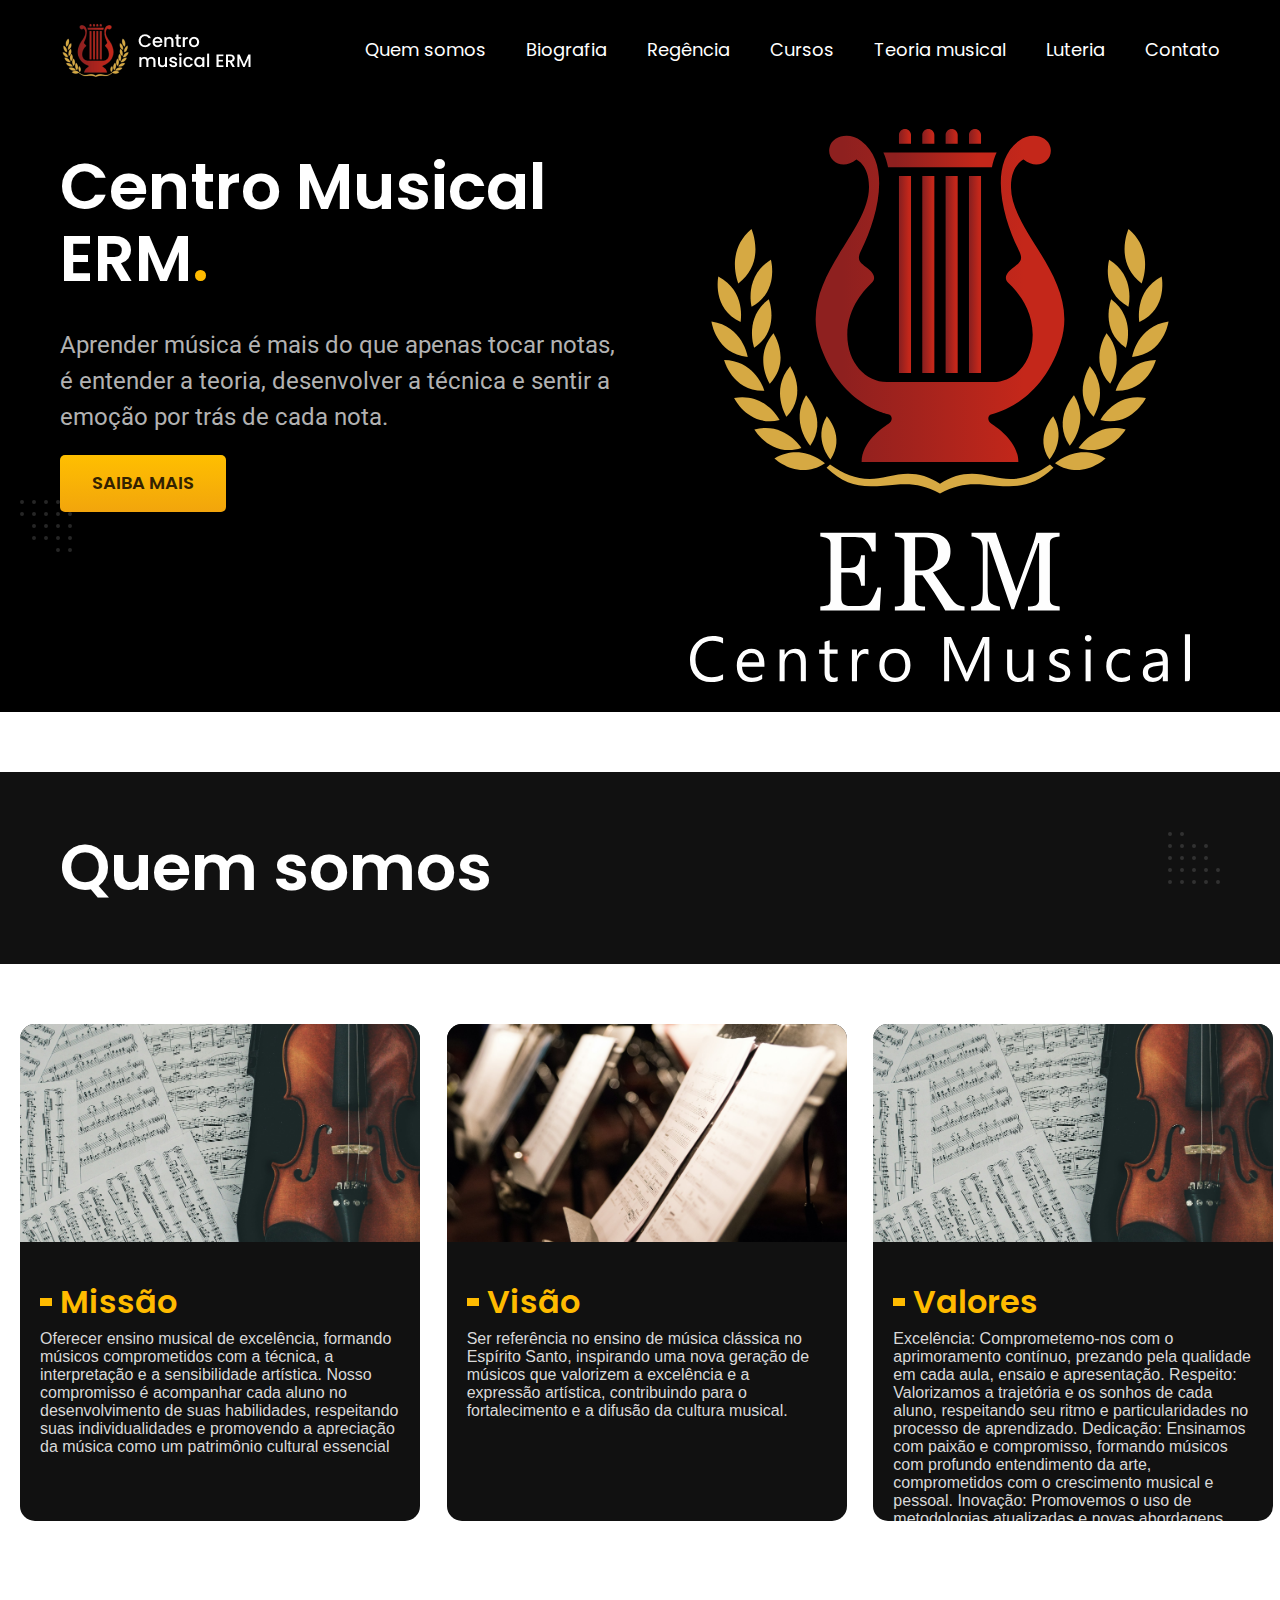
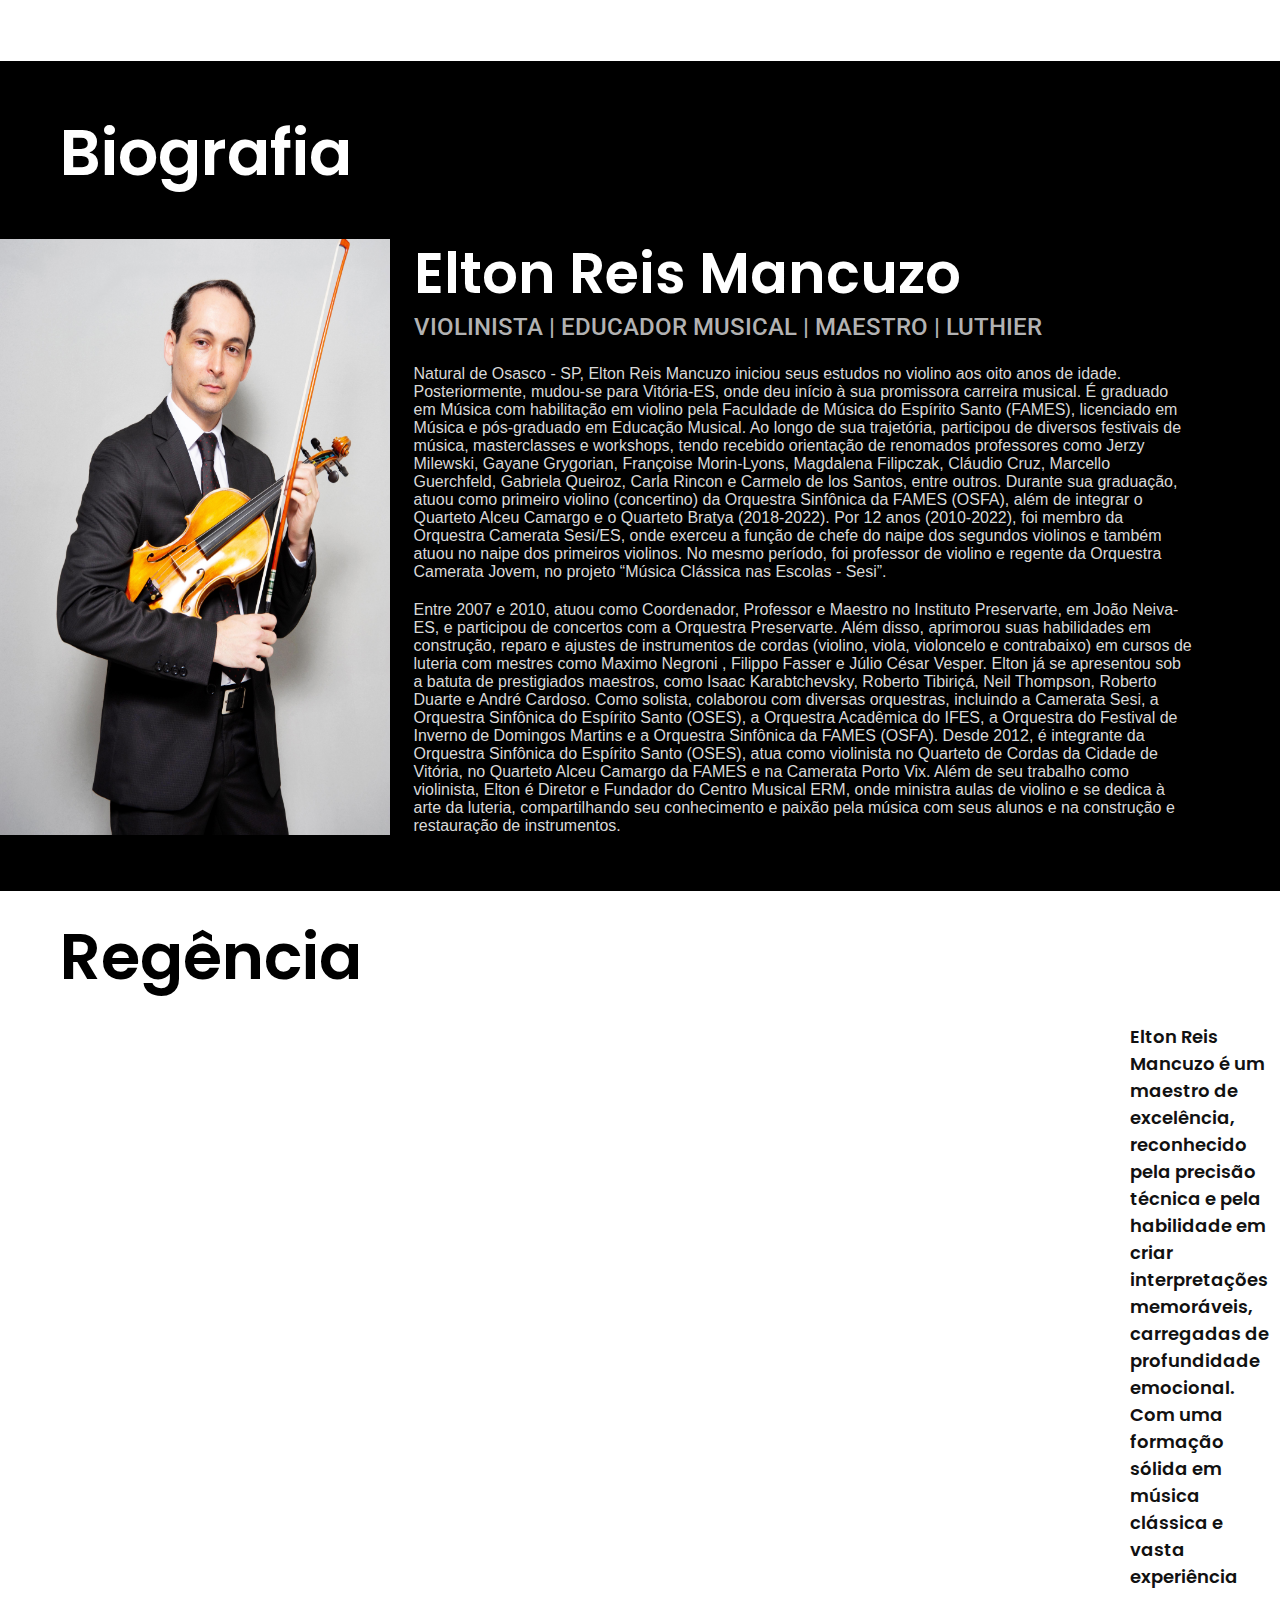
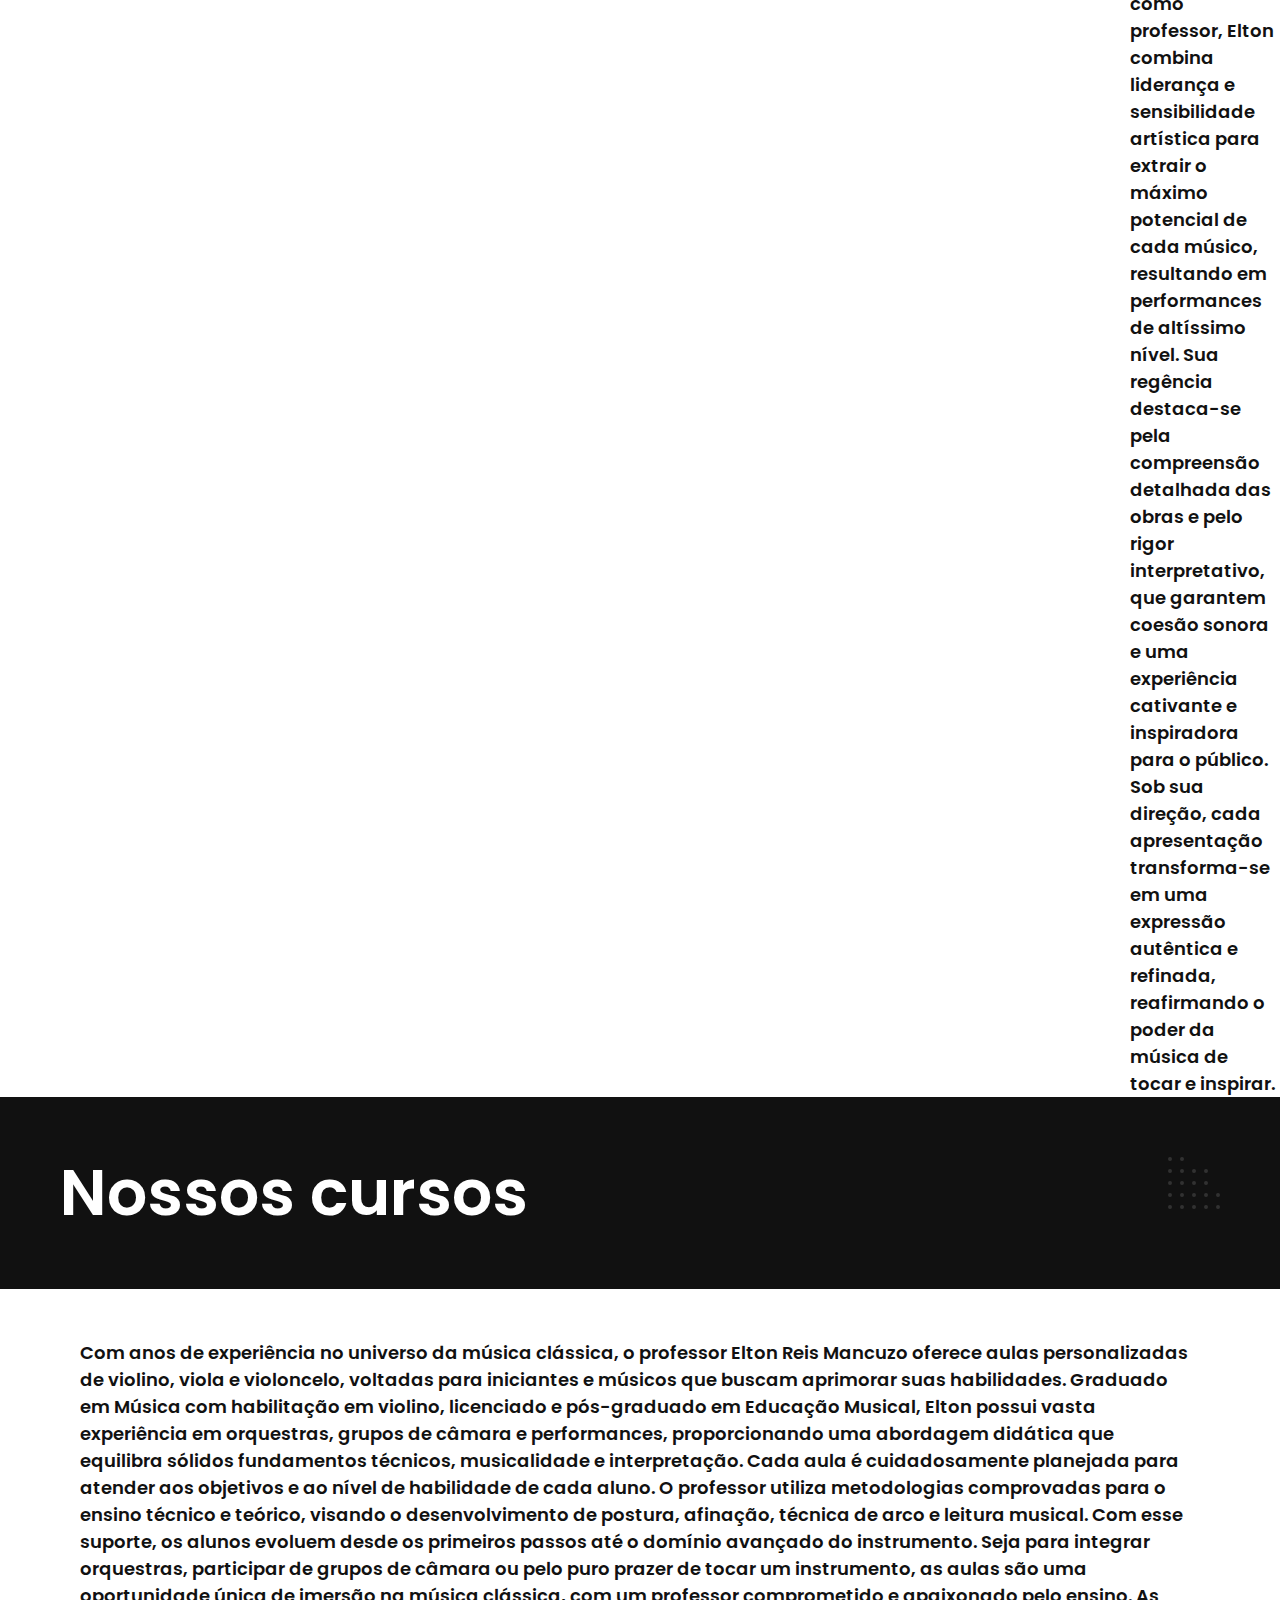
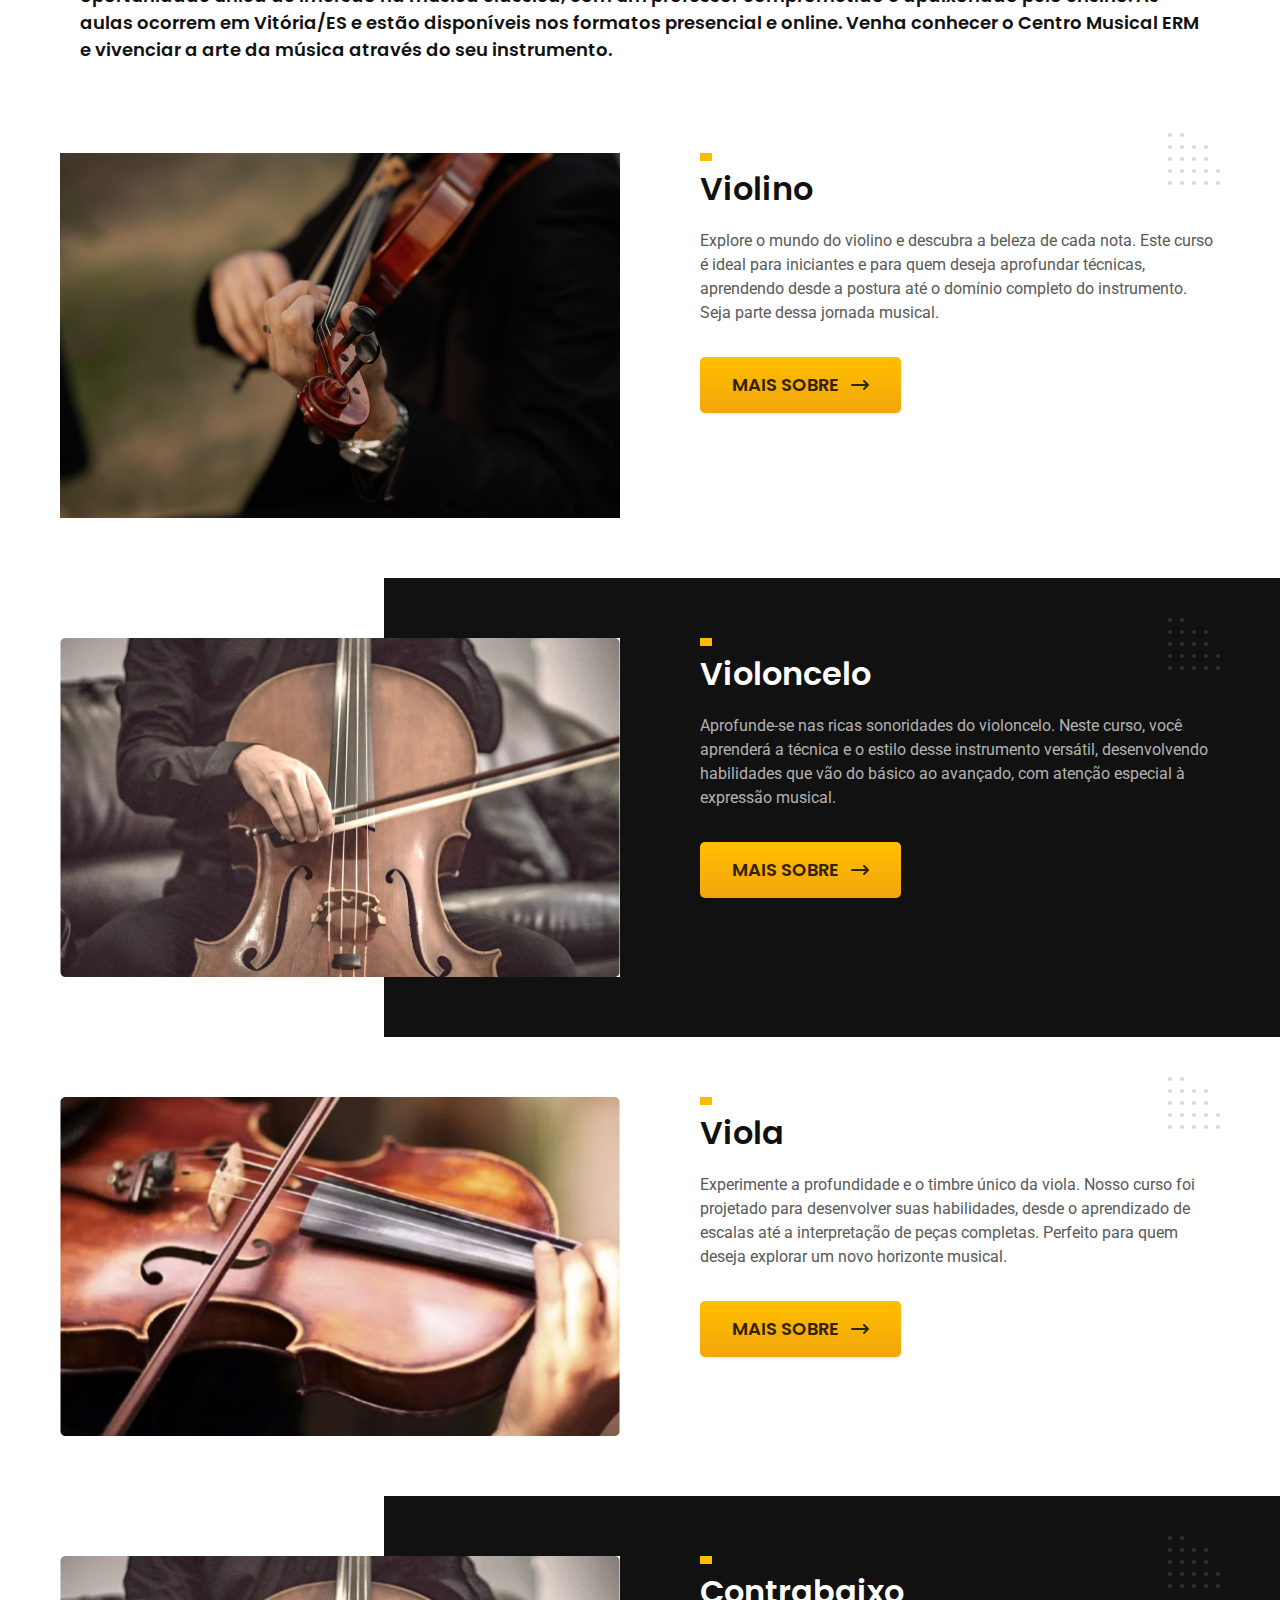
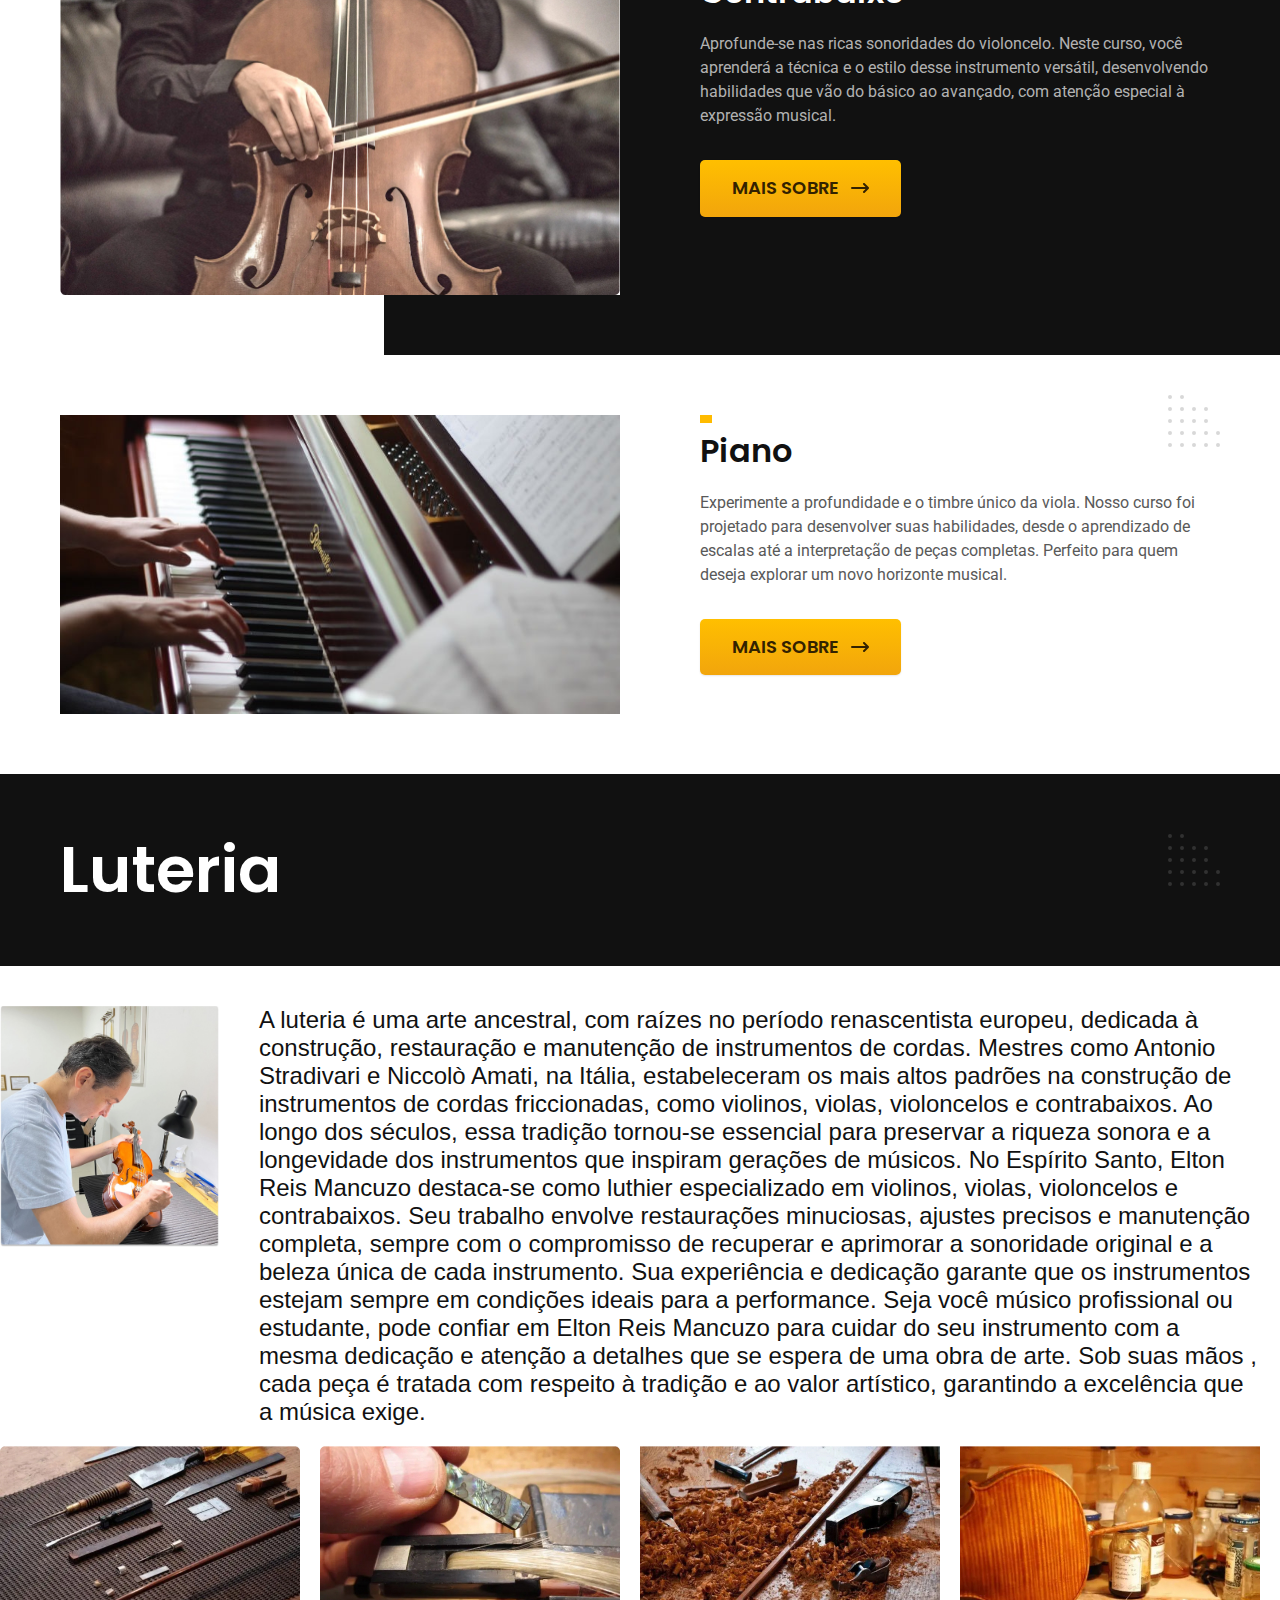
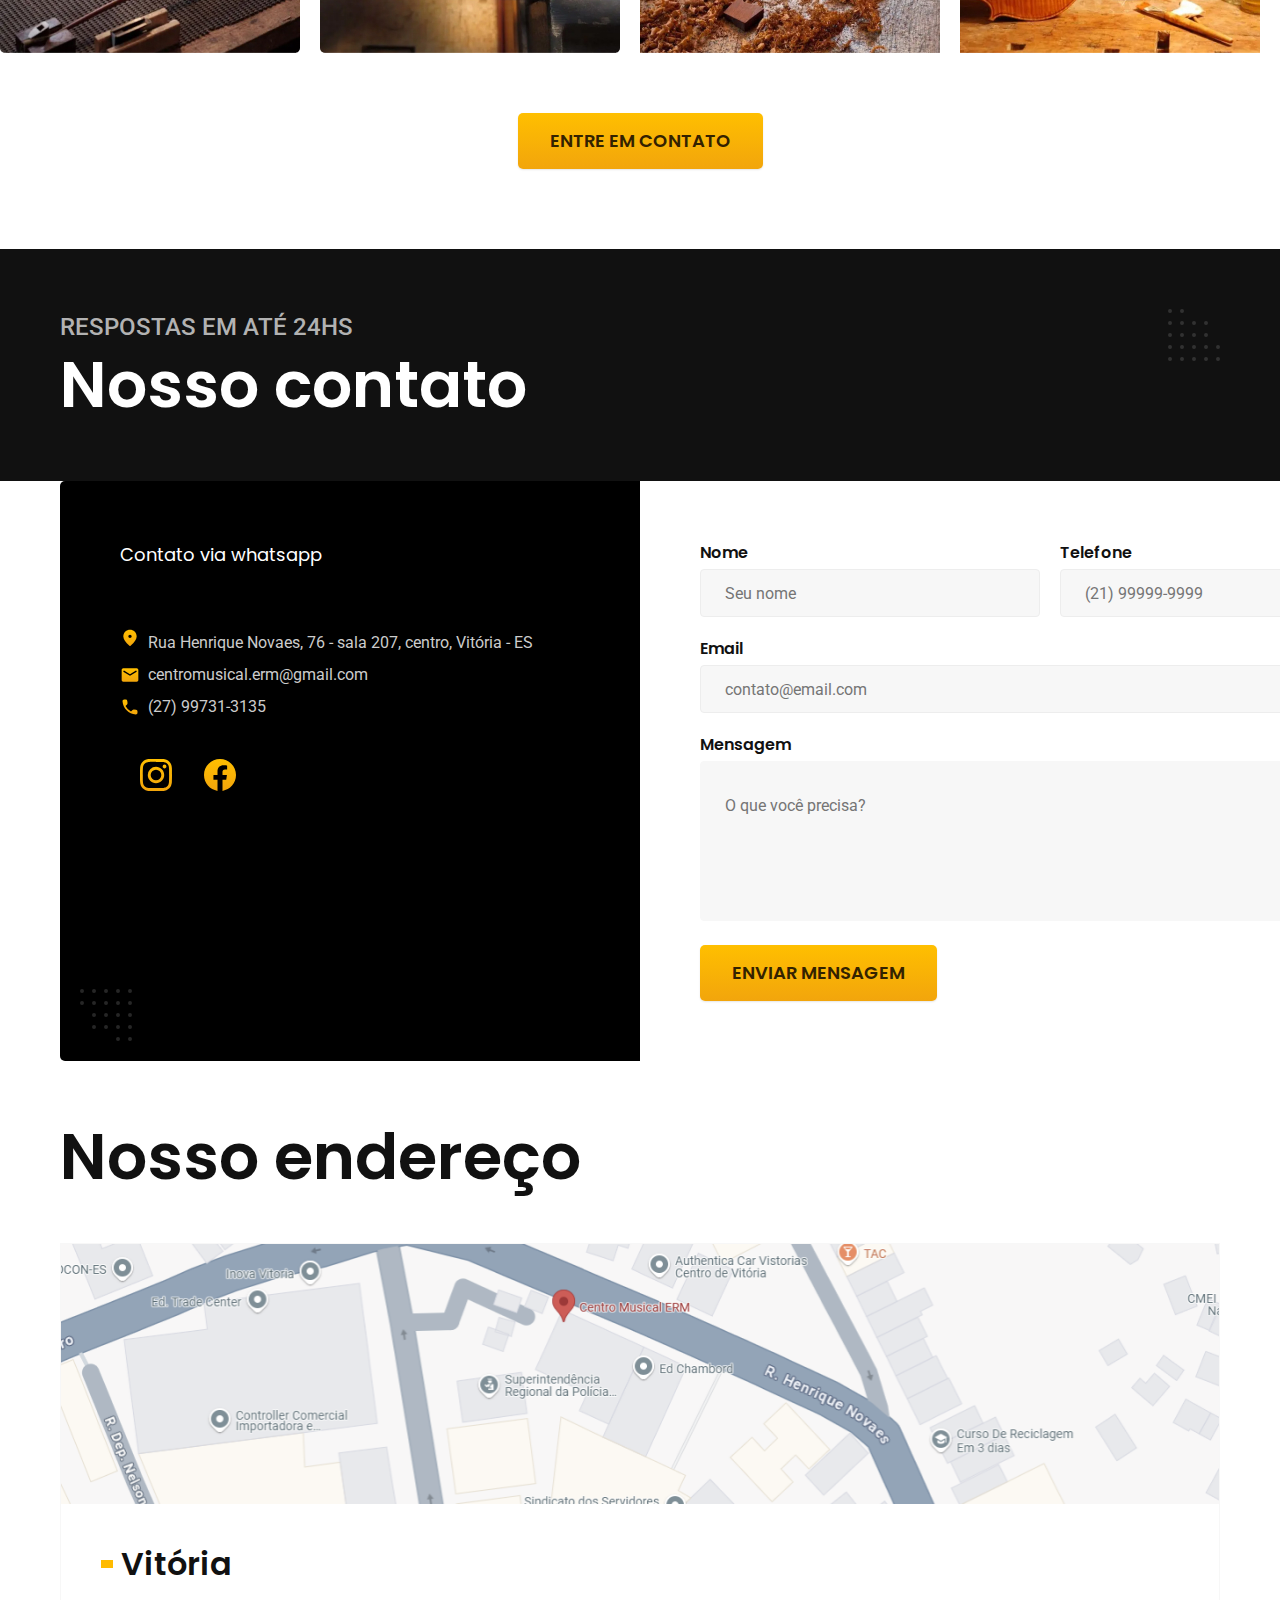
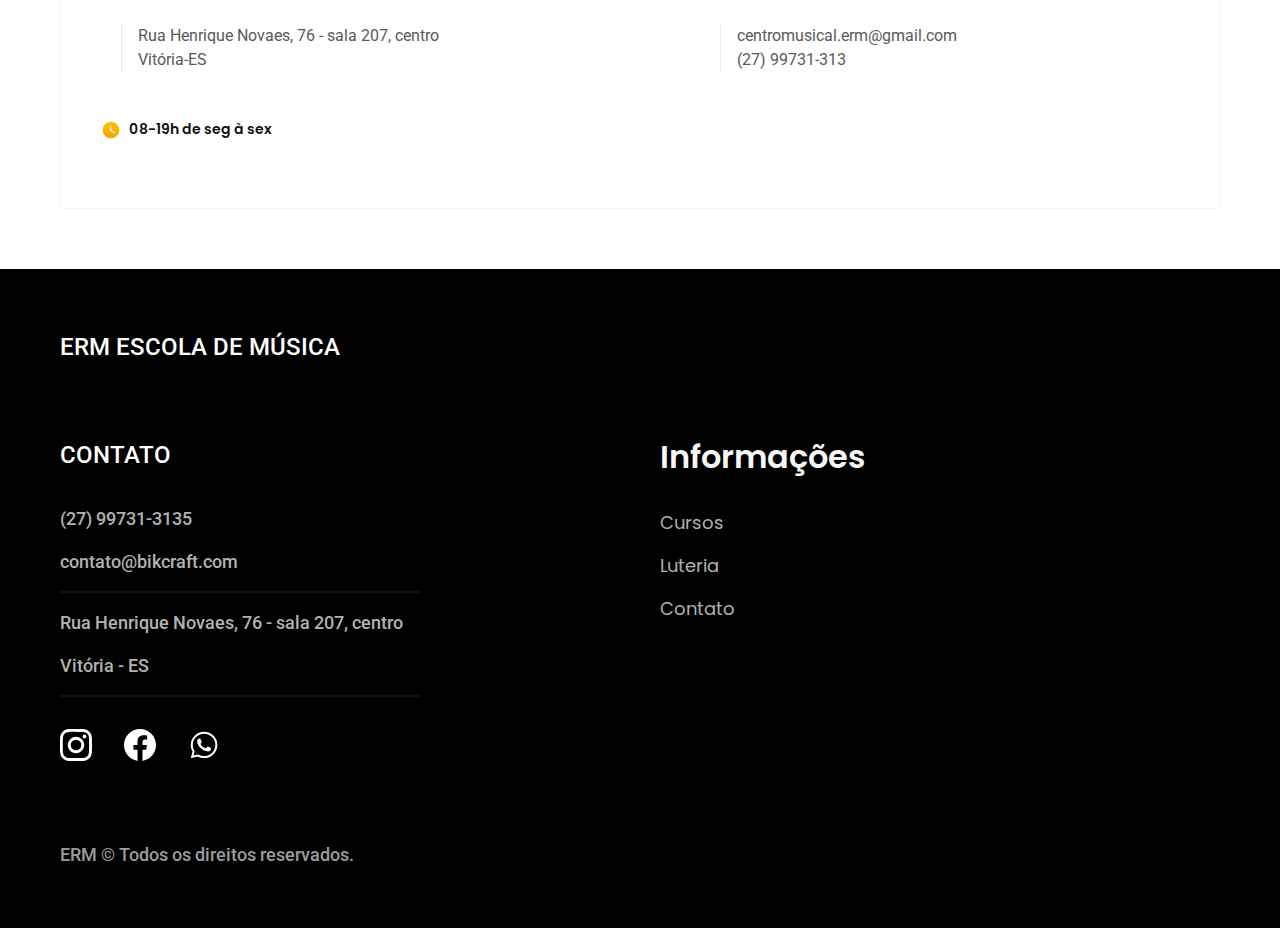
==== commit 4540cd1c: "ajustes do layout principal" ====
--- a/index.html
+++ b/index.html
@@ -46,7 +46,7 @@
       <div class="introducao-conteudo">
         <h1 class="font-1-xxl fadeInDown" data-anime="200">Centro Musical ERM<span>.<span></h1>
         <p class="font-2-l fadeInDown" data-anime="400">Aprender música é mais do que apenas tocar notas, é entender a teoria, desenvolver a técnica e sentir a emoção por trás de cada nota.</p>
-        <a class="botao fadeInDown" data-anime="600" href="./bicicletas.html">Saiba mais</a>
+        <a class="botao fadeInDown" data-anime="600" href="">Saiba mais</a>
       </div>
       <div data-anime="800" class="fadeInDown intro_img_container">
         <img src="./img/logo_erm.svg" alt="Logo ERM centro musical">
@@ -130,7 +130,7 @@
           <span class="font-2-l-b cor-5">Violinista | Educador Musical | Maestro | Luthier</span>
         </div>
 
-        <div class='biography-paragraphs'>
+        <div class=' biography-paragraphs'>
           <p>Natural de Osasco - SP, Elton Reis Mancuzo iniciou seus estudos no violino aos oito anos de idade. Posteriormente, mudou-se para Vitória-ES, onde deu início à sua promissora carreira musical. É graduado em Música com habilitação em violino pela Faculdade de Música do Espírito Santo (FAMES), licenciado em Música e pós-graduado em Educação Musical. Ao longo de sua trajetória, participou de diversos festivais de música, masterclasses e workshops, tendo recebido orientação de renomados professores como Jerzy Milewski, Gayane Grygorian, Françoise Morin-Lyons, Magdalena Filipczak, Cláudio Cruz, Marcello Guerchfeld, Gabriela Queiroz, Carla Rincon e Carmelo de los Santos, entre outros. Durante sua graduação, atuou como primeiro violino (concertino) da Orquestra Sinfônica da FAMES (OSFA), além de integrar o Quarteto Alceu Camargo e o Quarteto Bratya (2018-2022). Por 12 anos (2010-2022), foi membro da Orquestra Camerata Sesi/ES, onde exerceu a função de chefe do naipe dos segundos violinos e também atuou no naipe dos primeiros violinos. No mesmo período, foi professor de violino e regente da Orquestra Camerata Jovem, no projeto “Música Clássica nas Escolas - Sesi”.</p>
           <p>Entre 2007 e 2010, atuou como Coordenador, Professor e Maestro no Instituto Preservarte, em João Neiva-ES, e participou de concertos com a Orquestra Preservarte. Além disso, aprimorou suas habilidades em construção, reparo e ajustes de instrumentos de cordas (violino, viola, violoncelo e contrabaixo) em cursos de luteria com mestres como Maximo Negroni , Filippo Fasser e Júlio César Vesper. Elton já se apresentou sob a batuta de prestigiados maestros, como Isaac Karabtchevsky, Roberto Tibiriçá, Neil Thompson, Roberto Duarte e André Cardoso. Como solista, colaborou com diversas orquestras, incluindo a Camerata Sesi, a Orquestra Sinfônica do Espírito Santo (OSES), a Orquestra Acadêmica do IFES, a Orquestra do Festival de Inverno de Domingos Martins e a Orquestra Sinfônica da FAMES (OSFA). Desde 2012, é integrante da Orquestra Sinfônica do Espírito Santo (OSES), atua como violinista no Quarteto de Cordas da Cidade de Vitória, no Quarteto Alceu Camargo da FAMES e na Camerata Porto Vix. Além de seu trabalho como violinista, Elton é Diretor e Fundador do Centro Musical ERM, onde ministra aulas de violino e se dedica à arte da luteria, compartilhando seu conhecimento e paixão pela música com seus alunos e na construção e restauração de instrumentos.</p>
         </div>
@@ -178,13 +178,13 @@
       <p class='font-1-m-b'>Com anos de experiência no universo da música clássica, o professor Elton Reis Mancuzo oferece aulas personalizadas de violino, viola e violoncelo, voltadas para iniciantes e músicos que buscam aprimorar suas habilidades. Graduado em Música com habilitação em violino, licenciado e pós-graduado em Educação Musical, Elton possui vasta experiência em orquestras, grupos de câmara e performances, proporcionando uma abordagem didática que equilibra sólidos fundamentos técnicos, musicalidade e interpretação. Cada aula é cuidadosamente planejada para atender aos objetivos e ao nível de habilidade de cada aluno. O professor utiliza metodologias comprovadas para o ensino técnico e teórico, visando o desenvolvimento de postura, afinação, técnica de arco e leitura musical. Com esse suporte, os alunos evoluem desde os primeiros passos até o domínio avançado do instrumento. Seja para integrar orquestras, participar de grupos de câmara ou pelo puro prazer de tocar um instrumento, as aulas são uma oportunidade única de imersão na música clássica, com um professor comprometido e apaixonado pelo ensino. As aulas ocorrem em Vitória/ES e estão disponíveis nos formatos presencial e online. Venha conhecer o Centro Musical ERM e vivenciar a arte da música através do seu instrumento.</p>
     </div>
 
-    <div class="bicicletas container">
-
-      <div class="bicicletas-imagem">
-        <img src="img/cursos/violino.jpeg" alt="Bicicleta Nimbus">
-      </div>
-
-      <div class="bicicletas-conteudo">
+    <div class="classes container">
+
+      <div class="instrumentos-imagem">
+        <img src="img/cursos/violino.jpeg" alt="Violino">
+      </div>
+
+      <div class="instrumentos-conteudo">
         <h2 class="font-1-xl">Violino</h2>
         <p class="font-2-s cor-8">Explore o mundo do violino e descubra a beleza de cada nota. Este curso é ideal para iniciantes e para quem deseja aprofundar técnicas, aprendendo desde a postura até o domínio completo do instrumento. Seja parte dessa jornada musical.</p>
 
@@ -194,13 +194,13 @@
 
     <div class="bicicletas-bg">
 
-      <div class="bicicletas container">
-
-        <div class="bicicletas-imagem">
-          <img src="img/cursos/violoncelo.jpg" alt="Bicicleta Nimbus">
-        </div>
-
-        <div class="bicicletas-conteudo">
+      <div class="classes container">
+
+        <div class="instrumentos-imagem">
+          <img src="img/cursos/violoncelo.jpg" alt="Violoncelo">
+        </div>
+
+        <div class="instrumentos-conteudo">
           <h2 class="font-1-xl cor-0">Violoncelo</h2>
           <p class="font-2-s cor-5">Aprofunde-se nas ricas sonoridades do violoncelo. Neste curso, você aprenderá a técnica e o estilo desse instrumento versátil, desenvolvendo habilidades que vão do básico ao avançado, com atenção especial à expressão musical.</p>
 
@@ -210,13 +210,13 @@
       </div>
     </div>
 
-    <div class="bicicletas container">
-
-      <div class="bicicletas-imagem">
-        <img src="img/cursos/viola.jpg" alt="Bicicleta Nimbus">
-      </div>
-
-      <div class="bicicletas-conteudo">
+    <div class="classes container">
+
+      <div class="instrumentos-imagem">
+        <img src="img/cursos/viola.jpg" alt="Viola">
+      </div>
+
+      <div class="instrumentos-conteudo">
         <h2 class="font-1-xl">Viola</h2>
         <p class="font-2-s cor-8">Experimente a profundidade e o timbre único da viola. Nosso curso foi projetado para desenvolver suas habilidades, desde o aprendizado de escalas até a interpretação de peças completas. Perfeito para quem deseja explorar um novo horizonte musical.</p>
 
@@ -227,13 +227,13 @@
 
     <div class="bicicletas-bg">
 
-      <div class="bicicletas container">
-
-        <div class="bicicletas-imagem">
-          <img src="img/cursos/violoncelo.jpg" alt="Bicicleta Nimbus">
-        </div>
-
-        <div class="bicicletas-conteudo">
+      <div class="classes container">
+
+        <div class="instrumentos-imagem">
+          <img src="img/cursos/violoncelo.jpg" alt="Violoncelo">
+        </div>
+
+        <div class="instrumentos-conteudo">
           <h2 class="font-1-xl cor-0">Contrabaixo</h2>
           <p class="font-2-s cor-5">Aprofunde-se nas ricas sonoridades do violoncelo. Neste curso, você aprenderá a técnica e o estilo desse instrumento versátil, desenvolvendo habilidades que vão do básico ao avançado, com atenção especial à expressão musical.</p>
 
@@ -244,13 +244,13 @@
     </div>
 
 
-    <div class="bicicletas container">
-
-      <div class="bicicletas-imagem">
-        <img src="img/cursos/piano.jpeg" alt="Bicicleta Nimbus">
-      </div>
-
-      <div class="bicicletas-conteudo">
+    <div class="classes container">
+
+      <div class="instrumentos-imagem">
+        <img src="img/cursos/piano.jpeg" alt="piano">
+      </div>
+
+      <div class="instrumentos-conteudo">
         <h2 class="font-1-xl">Piano</h2>
         <p class="font-2-s cor-8">Experimente a profundidade e o timbre único da viola. Nosso curso foi projetado para desenvolver suas habilidades, desde o aprendizado de escalas até a interpretação de peças completas. Perfeito para quem deseja explorar um novo horizonte musical.</p>
 
@@ -272,7 +272,7 @@
         <div class='luteria_image_container'>
           <img src="./img/fotos/luteria_01.jpg" alt="Foto Luthier">
         </div>
-        <div class='luteria_content_p'>
+        <div class=' container luteria_content_p'>
           <p>A luteria é uma arte ancestral, com raízes no período renascentista europeu, dedicada à construção, restauração e manutenção de instrumentos de cordas.
             Mestres como Antonio Stradivari e Niccolò Amati, na Itália, estabeleceram os mais altos padrões na construção de instrumentos de cordas friccionadas, como violinos, violas, violoncelos e contrabaixos. Ao longo dos séculos, essa tradição tornou-se essencial para preservar a riqueza sonora e a longevidade dos instrumentos que inspiram gerações de músicos.
             No Espírito Santo, Elton Reis Mancuzo destaca-se como luthier especializado em violinos, violas, violoncelos e contrabaixos. Seu trabalho envolve restaurações minuciosas, ajustes precisos e manutenção completa, sempre com o compromisso de recuperar e aprimorar a sonoridade original e a beleza única de cada instrumento.
--- a/css/style.min.css
+++ b/css/style.min.css
@@ -1,3 +1,6 @@
+html {
+}
+
 body {
   margin: 0;
   font-family: Arial, Helvetica, sans-serif;
@@ -554,7 +557,7 @@
 .bicicletas-bg {
   background: linear-gradient(to right, var(--cor-0) 30%, var(--cor-11) 0);
 }
-.bicicletas {
+.classes {
   padding-top: 60px;
   padding-bottom: 60px;
   display: grid;
@@ -562,13 +565,13 @@
   gap: 40px;
   background: url('../img/dec/top-right.svg') no-repeat top 40px right 20px;
 }
-.bicicletas-imagem {
-  display: grid;
-}
-.bicicletas-imagem img {
+.instrumentos-imagem {
+  display: grid;
+}
+.instrumentos-imagem img {
   grid-area: 1/1;
 }
-.bicicletas-imagem span {
+.instrumentos-imagem span {
   grid-area: 1/1;
   place-self: start end;
   margin-top: 20px;
@@ -577,20 +580,20 @@
   padding: 8px 10px 8px 8px;
   border-radius: 4px 0 0 4px;
 }
-.bicicletas-conteudo {
+.instrumentos-conteudo {
   display: grid;
   grid-template-columns: 1fr auto;
   align-content: start;
   padding-left: 40px;
 }
-.bicicletas h2,
-.bicicletas p {
+.classes h2,
+.classes p {
   grid-column: 1/-1;
 }
-.bicicletas h2 {
+.classes h2 {
   margin-bottom: 20px;
 }
-.bicicletas h2::before {
+.classes h2::before {
   content: '';
   display: block;
   width: 12px;
@@ -598,26 +601,26 @@
   background-color: var(--cor-p1);
   margin-bottom: 8px;
 }
-.bicicletas p {
+.classes p {
   margin-bottom: 32px;
 }
-.bicicletas-conteudo a {
+.classes-conteudo a {
   place-self: end;
 }
-.bicicletas ul {
+.classes ul {
   display: grid;
   gap: 16px;
 }
-.bicicletas li {
+.classes li {
   display: flex;
   gap: 8px;
 }
-.bicicletas-conteudo img {
+.instrumentos-conteudo img {
   height: 24px;
   width: 24px;
 }
 @media (max-width: 800px) {
-  .bicicletas {
+  .classes {
     grid-template-columns: 1fr;
     gap: 20px;
     padding-top: 40px;
@@ -628,15 +631,15 @@
   }
 }
 @media (max-width: 600px) {
-  .bicicletas-conteudo {
+  .instrumentos-conteudo {
     grid-template-columns: 1fr;
   }
-  .bicicletas ul {
+  .classes ul {
     font-size: 1rem;
     grid-template-columns: 1fr 1fr;
     margin-bottom: 32px;
   }
-  .bicicletas a {
+  .classes a {
     place-self: start;
   }
 }
@@ -1675,14 +1678,11 @@
   margin: 0 auto;
   margin-top: 40px;
 
-  width: max-content;
+  /* width: max-content; */
 }
 .luteria_content_flex {
   display: flex;
-  /* justify-content: space-between; */
   gap: 20px;
-
-  width: 100%;
 }
 
 .luteria_content_p p {
--- a/css/style.min.css
+++ b/css/style.min.css
@@ -1,3 +1,6 @@
+html {
+}
+
 body {
   margin: 0;
   font-family: Arial, Helvetica, sans-serif;
@@ -554,7 +557,7 @@
 .bicicletas-bg {
   background: linear-gradient(to right, var(--cor-0) 30%, var(--cor-11) 0);
 }
-.bicicletas {
+.classes {
   padding-top: 60px;
   padding-bottom: 60px;
   display: grid;
@@ -562,13 +565,13 @@
   gap: 40px;
   background: url('../img/dec/top-right.svg') no-repeat top 40px right 20px;
 }
-.bicicletas-imagem {
-  display: grid;
-}
-.bicicletas-imagem img {
+.instrumentos-imagem {
+  display: grid;
+}
+.instrumentos-imagem img {
   grid-area: 1/1;
 }
-.bicicletas-imagem span {
+.instrumentos-imagem span {
   grid-area: 1/1;
   place-self: start end;
   margin-top: 20px;
@@ -577,20 +580,20 @@
   padding: 8px 10px 8px 8px;
   border-radius: 4px 0 0 4px;
 }
-.bicicletas-conteudo {
+.instrumentos-conteudo {
   display: grid;
   grid-template-columns: 1fr auto;
   align-content: start;
   padding-left: 40px;
 }
-.bicicletas h2,
-.bicicletas p {
+.classes h2,
+.classes p {
   grid-column: 1/-1;
 }
-.bicicletas h2 {
+.classes h2 {
   margin-bottom: 20px;
 }
-.bicicletas h2::before {
+.classes h2::before {
   content: '';
   display: block;
   width: 12px;
@@ -598,26 +601,26 @@
   background-color: var(--cor-p1);
   margin-bottom: 8px;
 }
-.bicicletas p {
+.classes p {
   margin-bottom: 32px;
 }
-.bicicletas-conteudo a {
+.classes-conteudo a {
   place-self: end;
 }
-.bicicletas ul {
+.classes ul {
   display: grid;
   gap: 16px;
 }
-.bicicletas li {
+.classes li {
   display: flex;
   gap: 8px;
 }
-.bicicletas-conteudo img {
+.instrumentos-conteudo img {
   height: 24px;
   width: 24px;
 }
 @media (max-width: 800px) {
-  .bicicletas {
+  .classes {
     grid-template-columns: 1fr;
     gap: 20px;
     padding-top: 40px;
@@ -628,15 +631,15 @@
   }
 }
 @media (max-width: 600px) {
-  .bicicletas-conteudo {
+  .instrumentos-conteudo {
     grid-template-columns: 1fr;
   }
-  .bicicletas ul {
+  .classes ul {
     font-size: 1rem;
     grid-template-columns: 1fr 1fr;
     margin-bottom: 32px;
   }
-  .bicicletas a {
+  .classes a {
     place-self: start;
   }
 }
@@ -1675,14 +1678,11 @@
   margin: 0 auto;
   margin-top: 40px;
 
-  width: max-content;
+  /* width: max-content; */
 }
 .luteria_content_flex {
   display: flex;
-  /* justify-content: space-between; */
   gap: 20px;
-
-  width: 100%;
 }
 
 .luteria_content_p p {
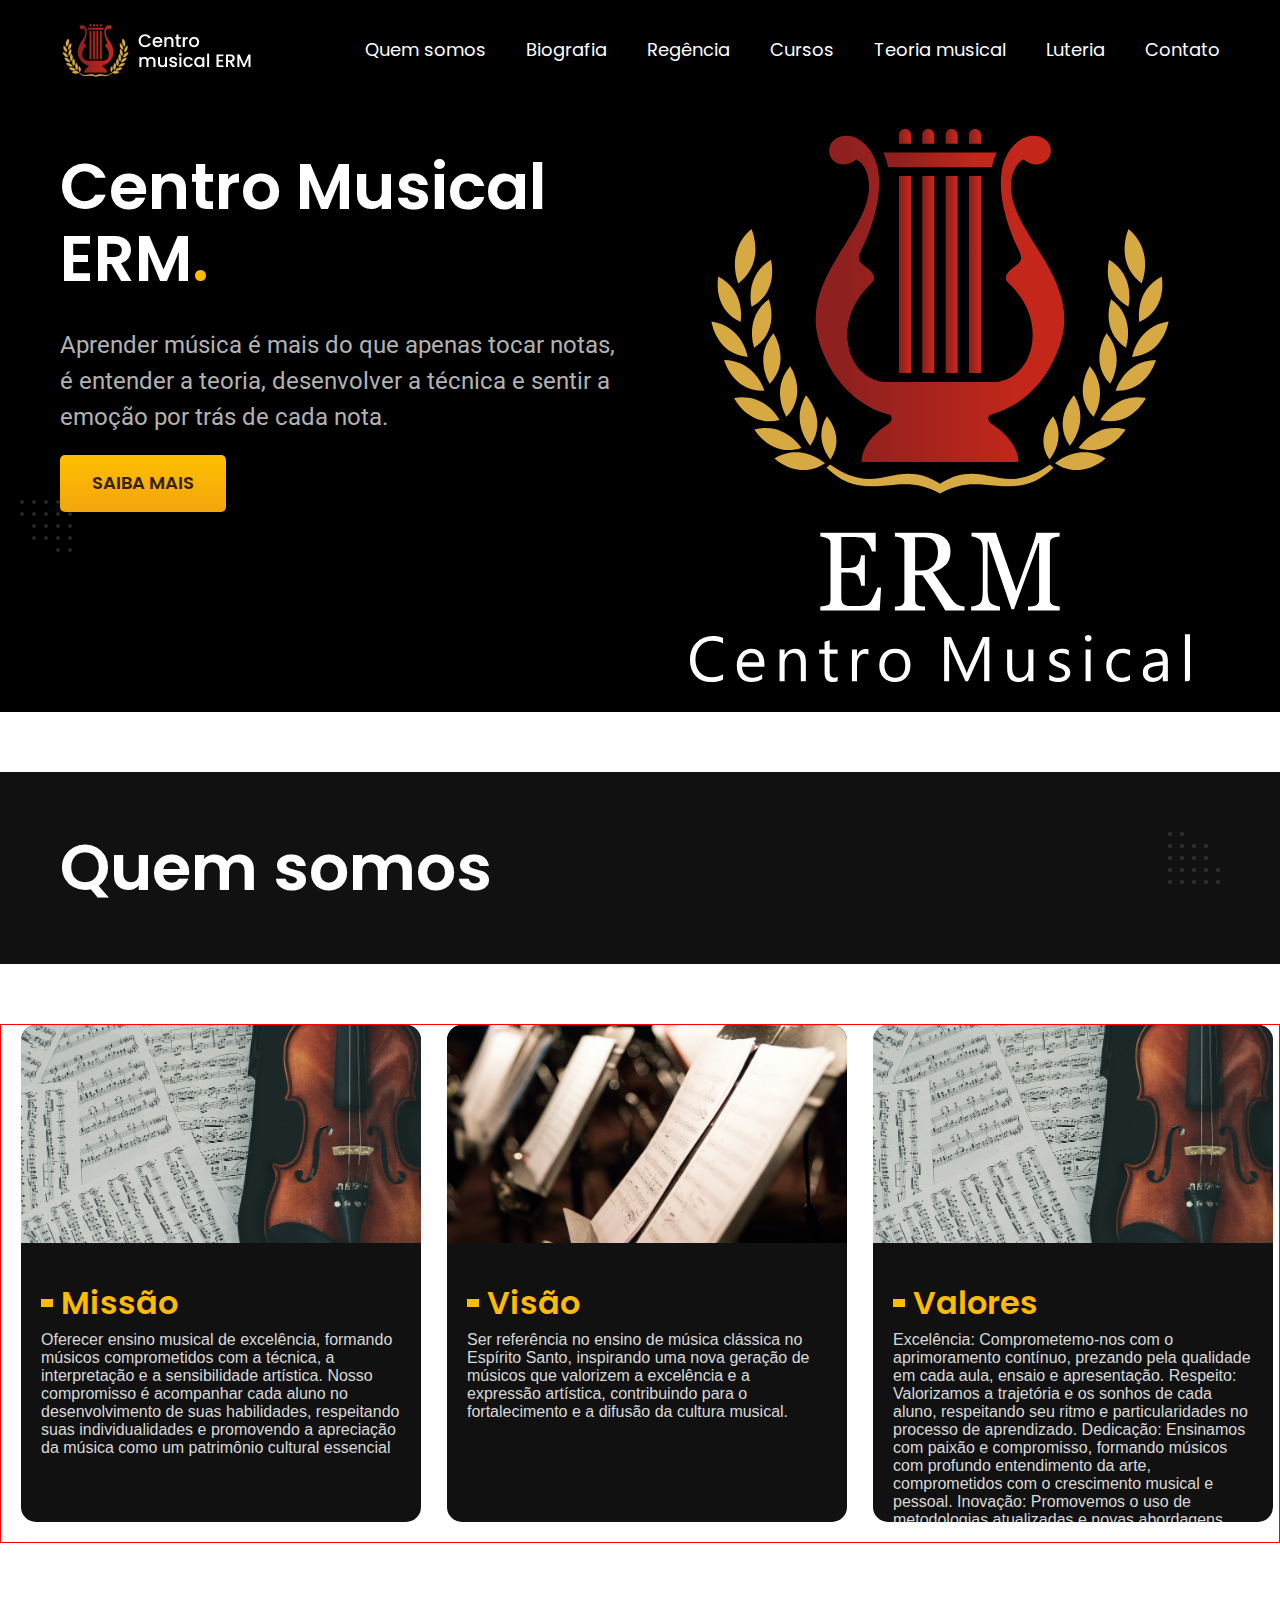
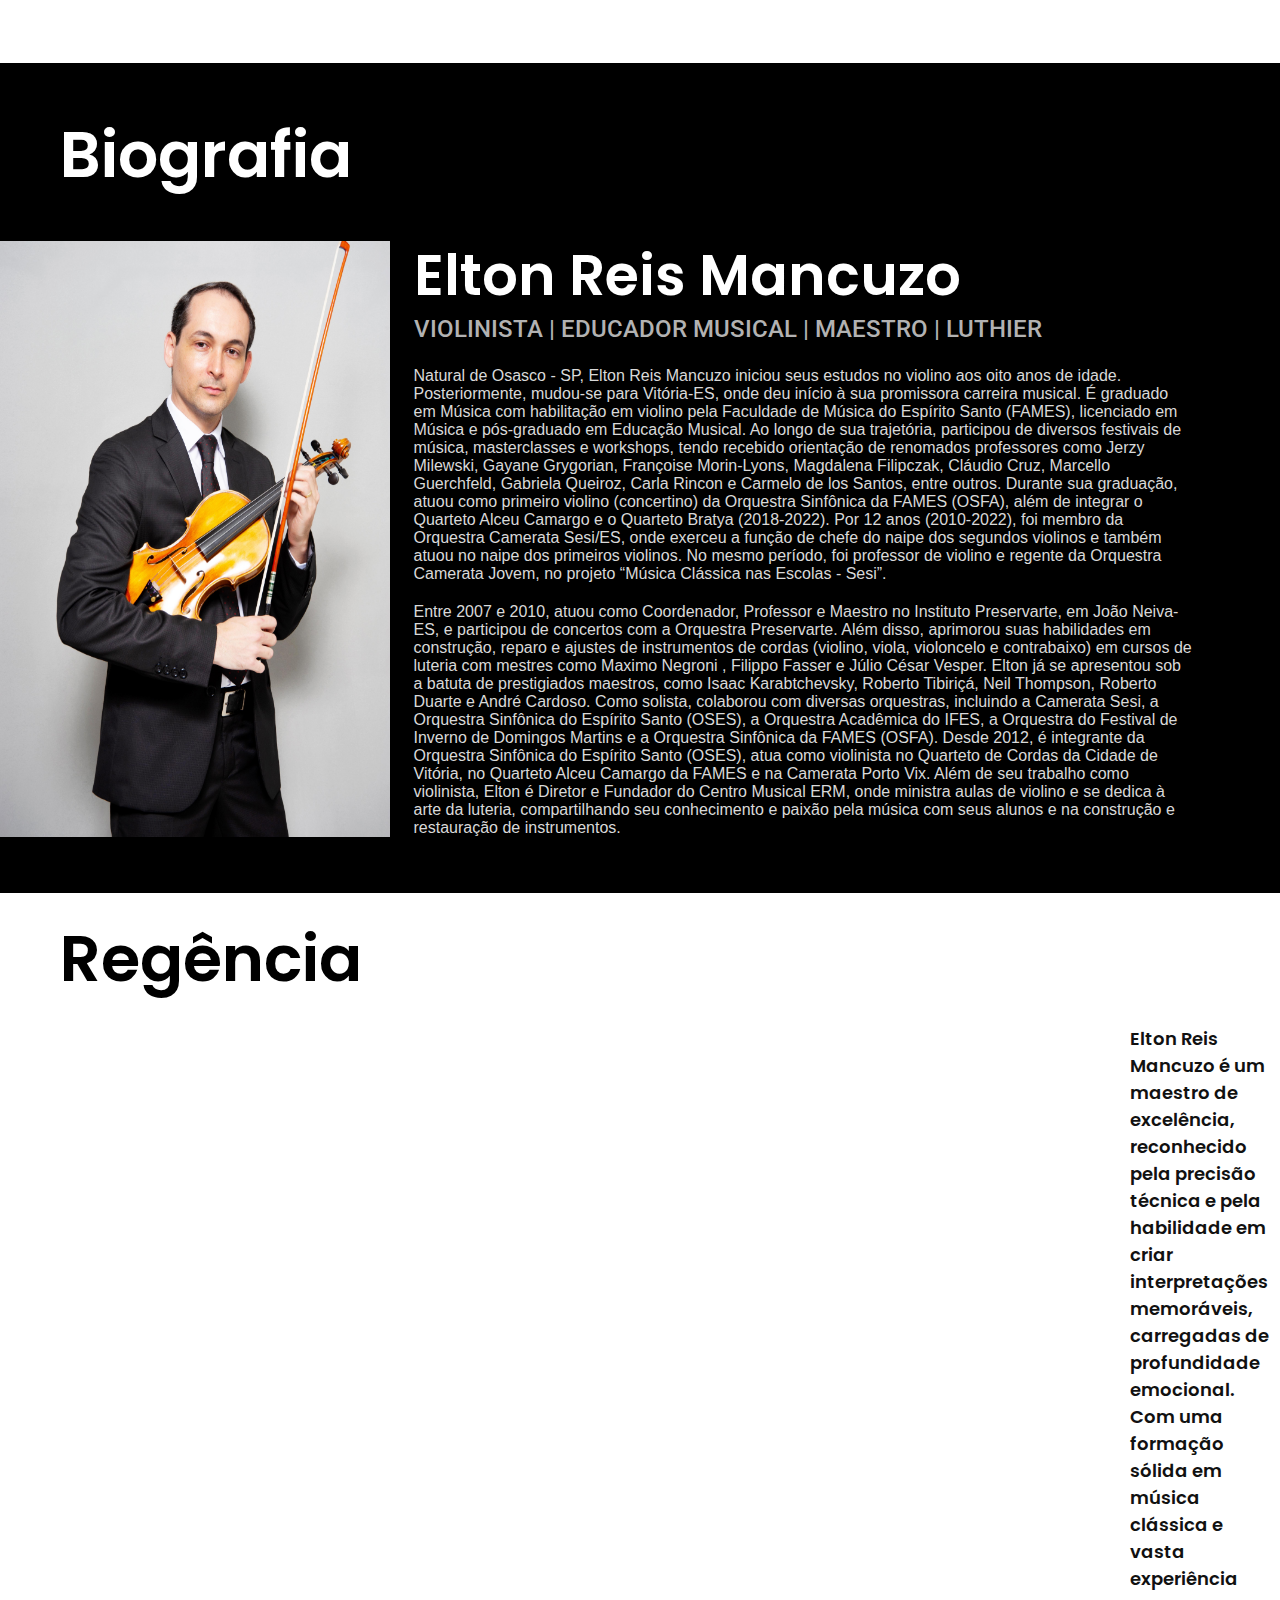
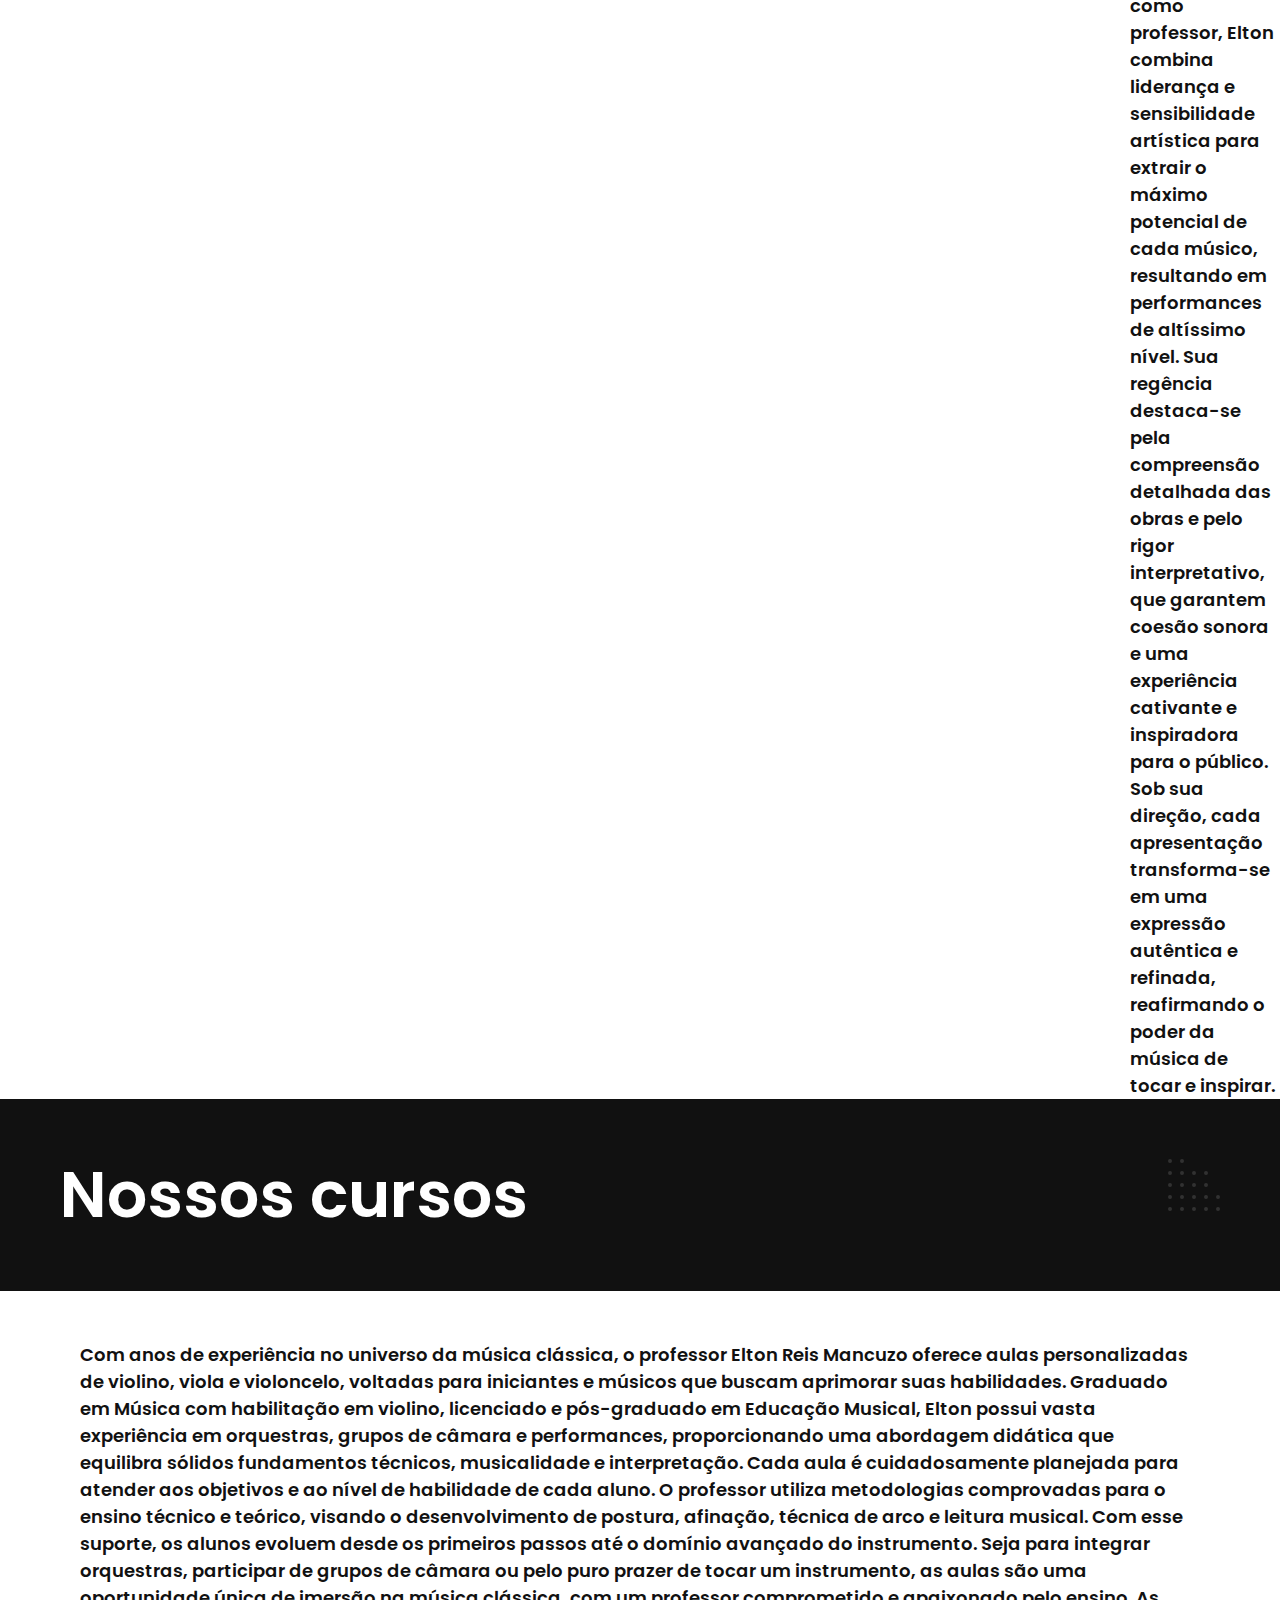
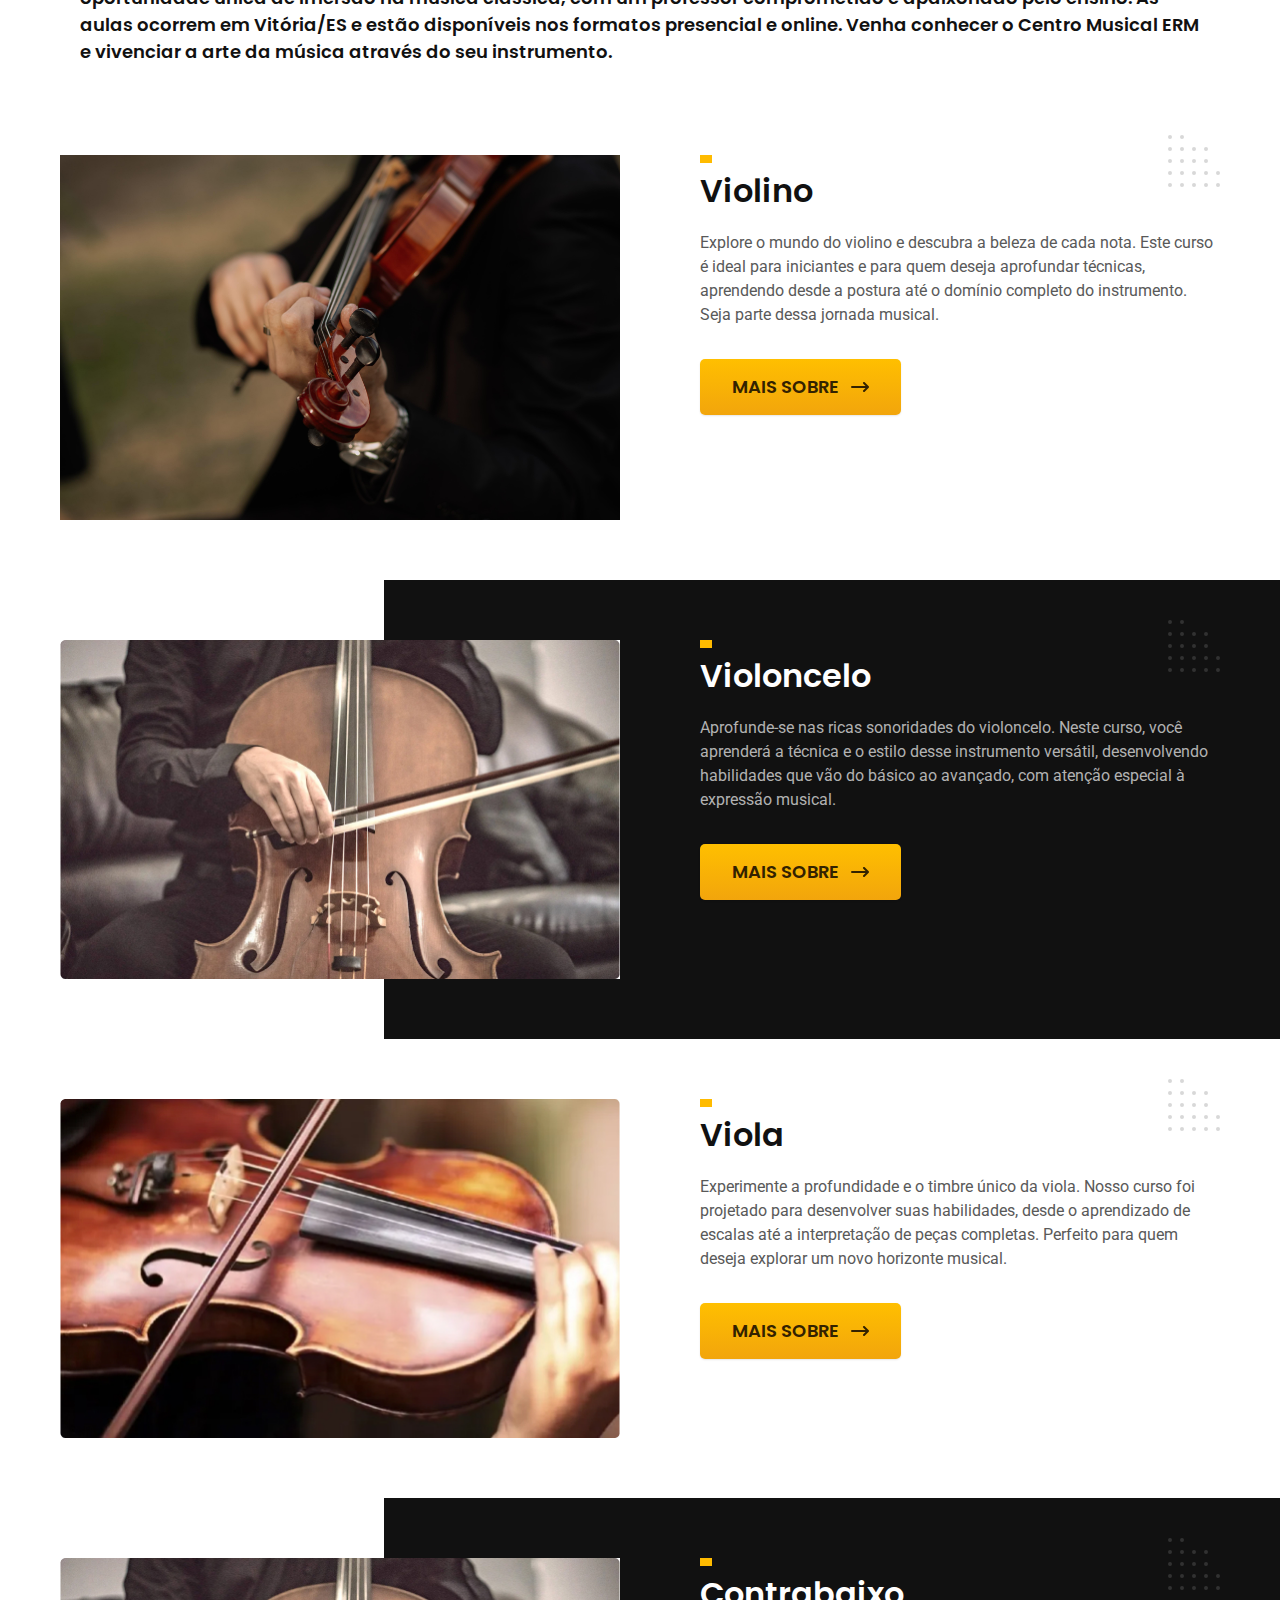
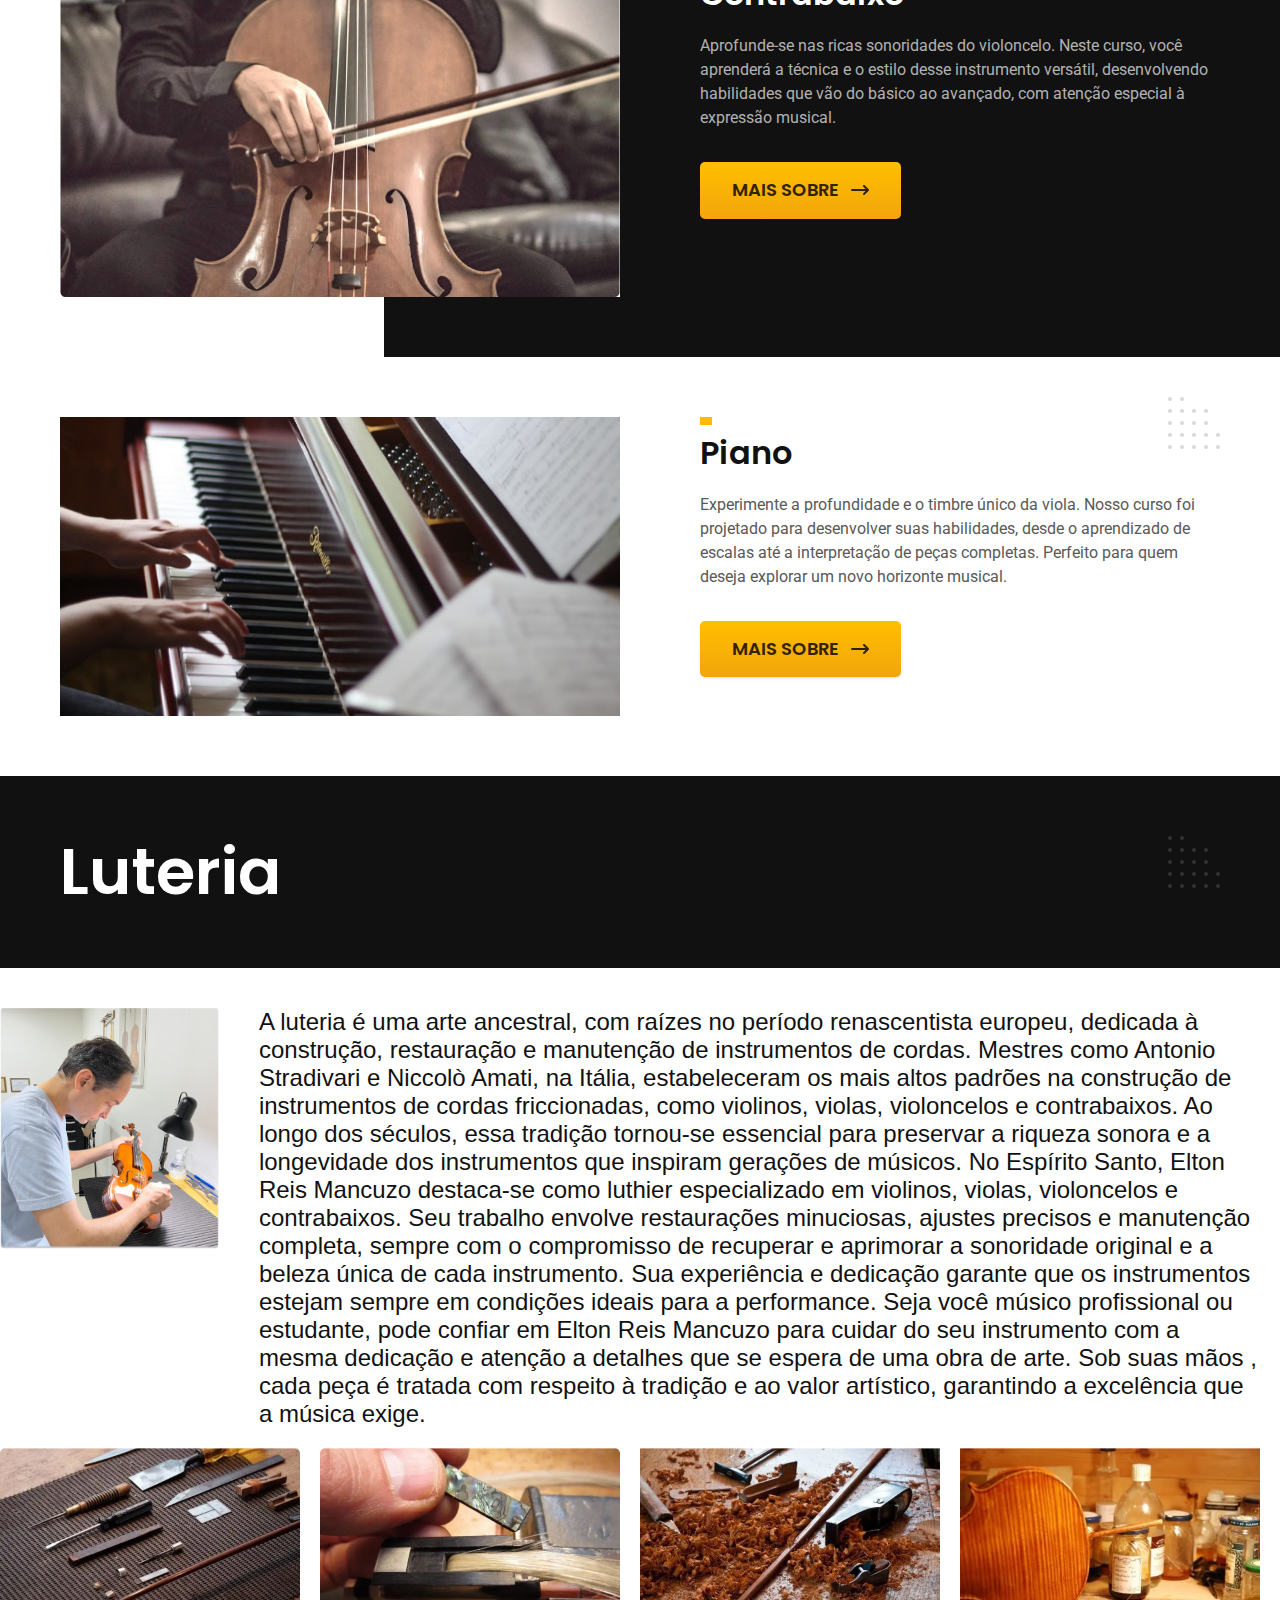
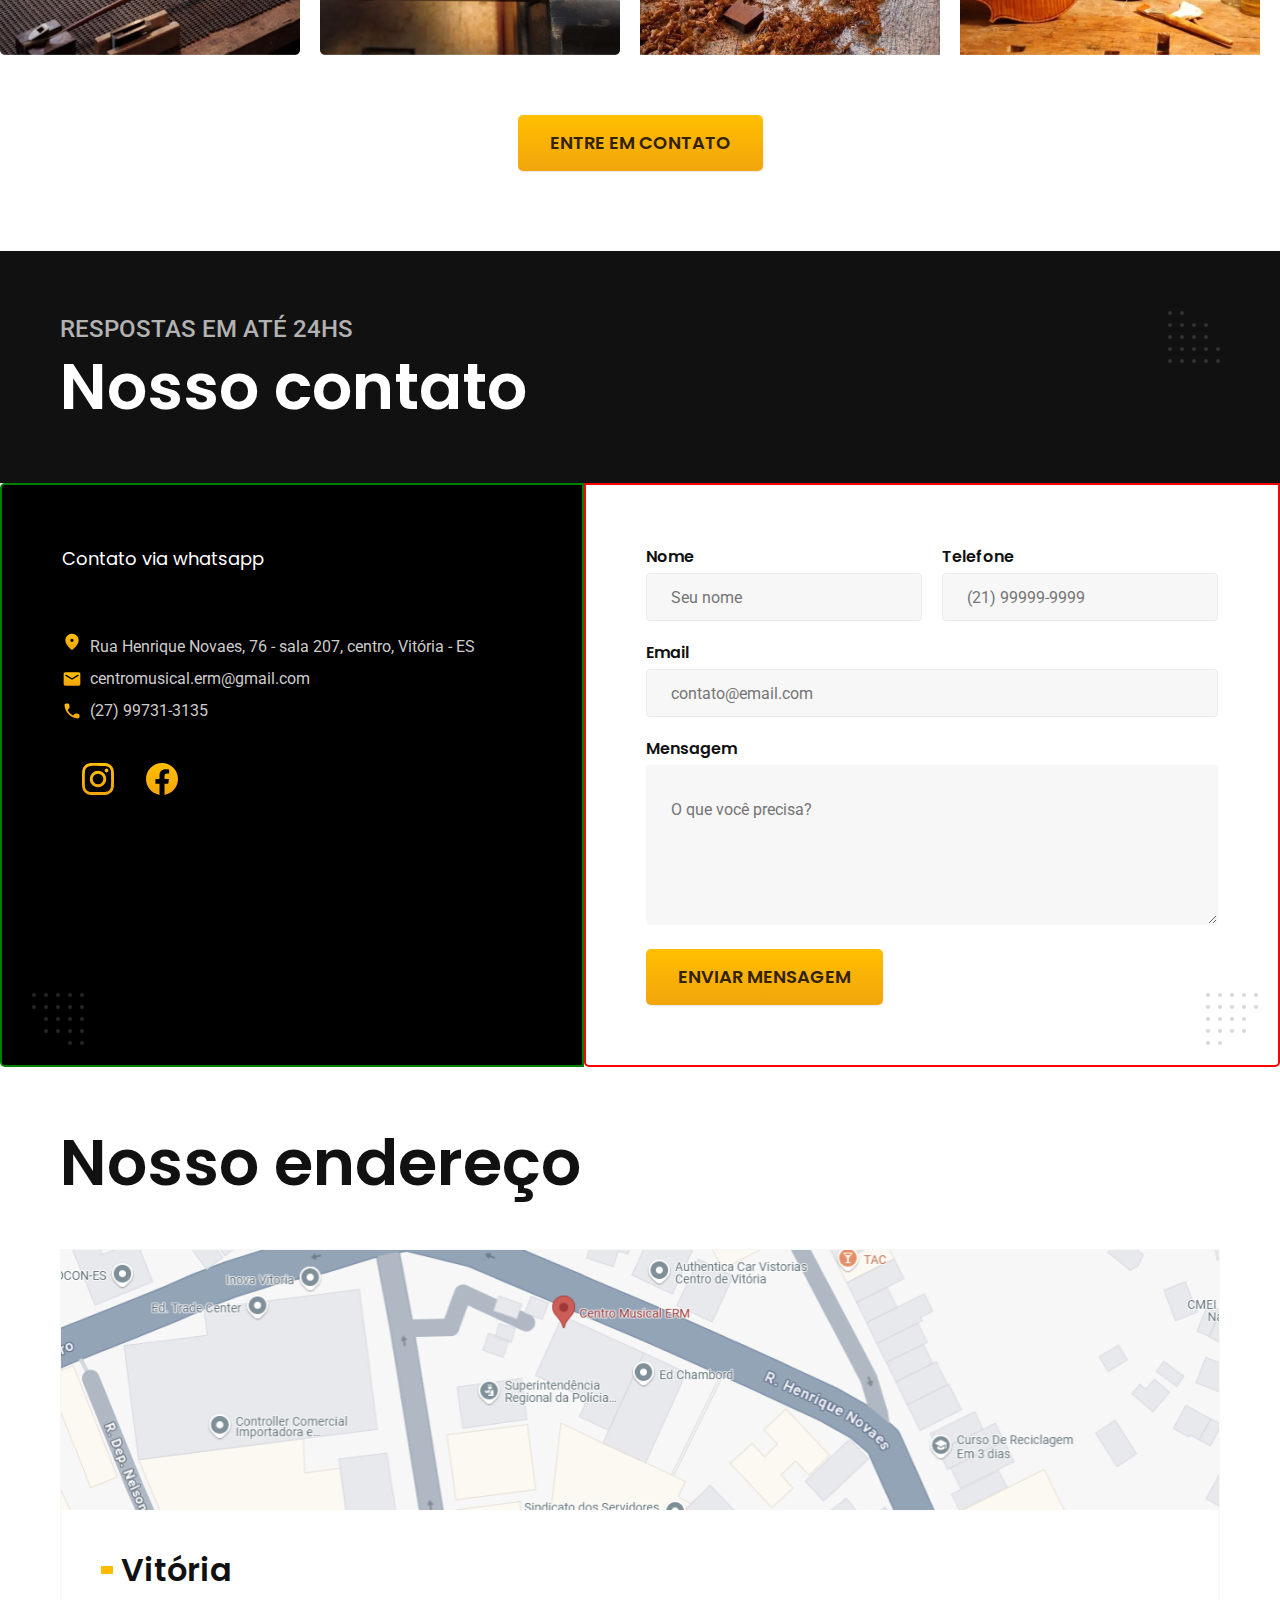
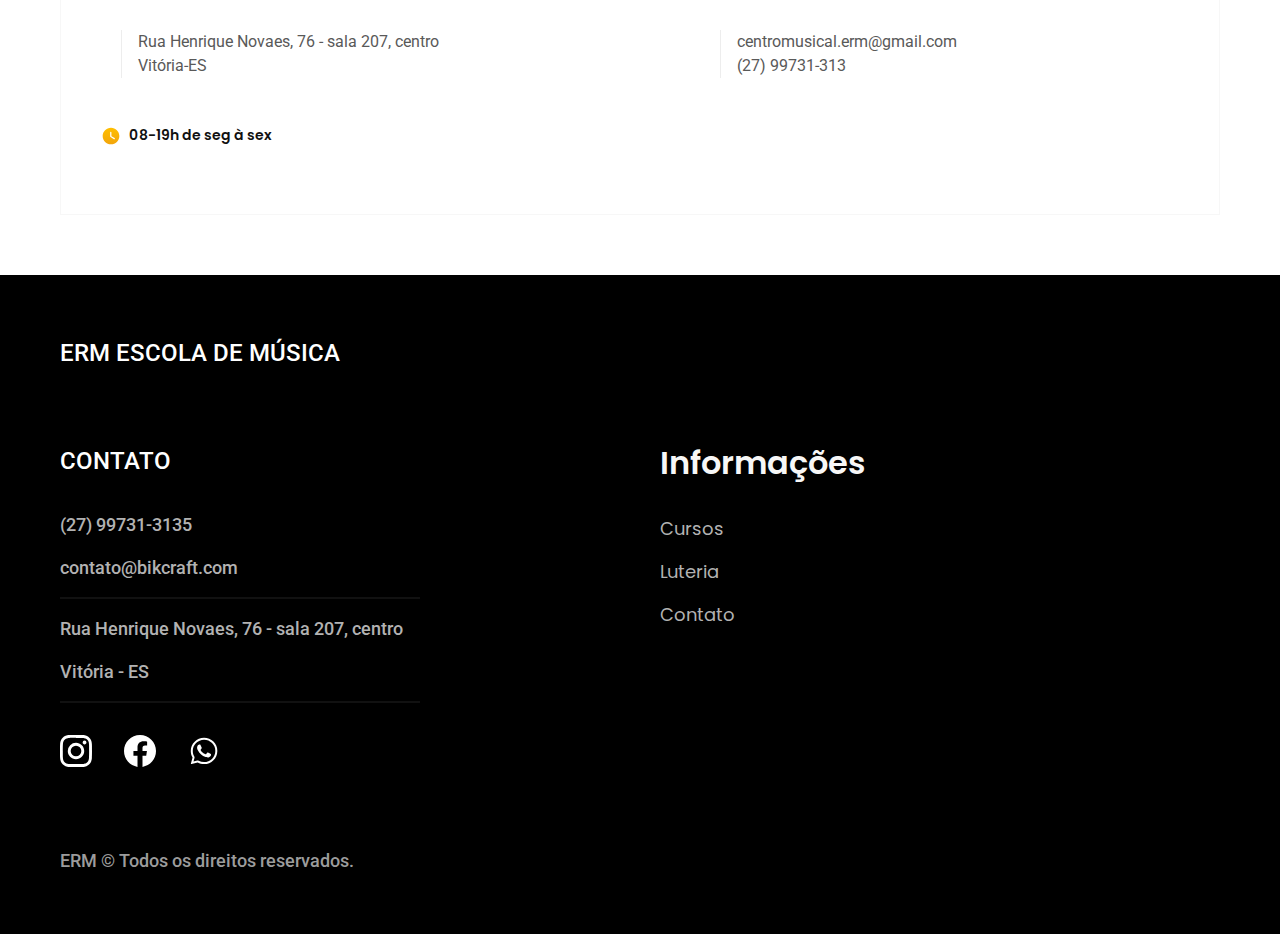
==== commit 53fa0582: "inicio ajustes responsividade" ====
--- a/index.html
+++ b/index.html
@@ -301,7 +301,8 @@
       </div>
     </div>
 
-    <div class="contato container">
+    <div class="contato" id='contato'>
+
       <section class="contato-dados" aria-label="Endereço">
         <h2 class=" font-1-m cor-0"> Contato via whatsapp</h2>
         <div class="contato-endereco font-2-s cor-4">
--- a/css/style.min.css
+++ b/css/style.min.css
@@ -199,7 +199,6 @@
 .header-logo {
   display: flex;
   align-items: center;
-  border: 1px solid red;
 }
 .header-menu {
   display: flex;
@@ -511,11 +510,13 @@
   max-width: 1400px;
   margin-left: auto;
   margin-right: auto;
-  overflow-x: auto;
-}
-#bicicleta .quem-somos ul {
+  overflow-x: scroll;
+  border: 1px solid red;
+}
+
+/* .quem-somos ul {
   padding: 0 0 20px 0;
-}
+} */
 .quem-somos ul li {
   flex: 1;
   min-width: 280px;
@@ -551,7 +552,15 @@
     padding-bottom: 60px;
   }
   .quem-somos ul {
+    flex-direction: column;
     gap: 20px;
+  }
+  .quem-somos ul li {
+    display: flex;
+    border: 2px solid green;
+  }
+  .card-m-v-v {
+    flex: 1;
   }
 }
 .bicicletas-bg {
@@ -1020,6 +1029,7 @@
 }
 .contato {
   display: grid;
+  justify-content: center;
   grid-template-columns: 5fr 7fr;
 }
 main {
@@ -1033,9 +1043,10 @@
 }
 .contato-dados {
   background: var(--cor-12) url('../img/dec/bottom-left.svg') no-repeat bottom
-    20px left 20px;
+    20px left 30px;
   border-radius: 5px 0 0 5px;
   width: 460px;
+  border: 2px solid green;
 }
 .contato-dados h2 {
   margin-bottom: 60px;
@@ -1086,10 +1097,11 @@
 }
 .contato-formulario {
   border-radius: 0 0 5px 5px;
-  width: 700px;
+  /* width: 700px; */
   padding: 60px 60px;
   background: var(--cor-0) url('../img/dec/bottom-right.svg') no-repeat bottom
     20px right 20px;
+  border: 2px solid red;
 }
 .form {
   display: grid;
@@ -1141,6 +1153,16 @@
 .form textarea {
   height: 160px;
 }
+
+@media (max-width: 800px) {
+  .contato {
+    display: flex;
+    flex-direction: column;
+  }
+  .contato-dados {
+    width: auto;
+  }
+}
 @media (max-width: 600px) {
   .main {
     box-shadow: none;
@@ -1621,6 +1643,12 @@
 .bio-content .text-container p {
   color: #d9d9d9;
 }
+
+@media (max-width: 800px) {
+  .bio-content .img-container {
+    display: none;
+  }
+}
 /* ----- regencia -----  */
 .regency-content {
   display: flex;
@@ -1660,12 +1688,28 @@
 .py-30 {
   padding: 30px 0;
 }
+@media (max-width: 800px) {
+  .regency-content {
+    flex-direction: column;
+  }
+  .regency-text p {
+    font-size: 14px;
+    font-weight: 400;
+  }
+}
 
 /* ------------------ cursos ---------------------*/
 
 .courses-apresentacao p {
   padding: 30px 20px;
   margin-top: 20px;
+}
+@media (max-width: 800px) {
+  .courses-apresentacao p {
+    font-size: 14px;
+    line-height: auto;
+    font-weight: 400;
+  }
 }
 
 /* ------------------ luteria ---------------------*/
@@ -1677,8 +1721,6 @@
   align-items: center;
   margin: 0 auto;
   margin-top: 40px;
-
-  /* width: max-content; */
 }
 .luteria_content_flex {
   display: flex;
@@ -1693,12 +1735,25 @@
 .luteria_galery {
   display: flex;
   gap: 20px;
-}
+  overflow-x: scroll;
+}
+
 .luteria_botao {
   margin-top: 40px;
 }
-
+@media (max-width: 800px) {
+  .luteria_image_container {
+    display: none;
+  }
+  .luteria_content_p p {
+    font-size: 16px;
+  }
+}
 /* ----------- contact ------------------ */
 .contact {
+  display: flex;
+  flex-direction: column;
+
   margin-top: 80px;
-}
+  /* border: 2px solid red; */
+}
--- a/css/style.min.css
+++ b/css/style.min.css
@@ -199,7 +199,6 @@
 .header-logo {
   display: flex;
   align-items: center;
-  border: 1px solid red;
 }
 .header-menu {
   display: flex;
@@ -511,11 +510,13 @@
   max-width: 1400px;
   margin-left: auto;
   margin-right: auto;
-  overflow-x: auto;
-}
-#bicicleta .quem-somos ul {
+  overflow-x: scroll;
+  border: 1px solid red;
+}
+
+/* .quem-somos ul {
   padding: 0 0 20px 0;
-}
+} */
 .quem-somos ul li {
   flex: 1;
   min-width: 280px;
@@ -551,7 +552,15 @@
     padding-bottom: 60px;
   }
   .quem-somos ul {
+    flex-direction: column;
     gap: 20px;
+  }
+  .quem-somos ul li {
+    display: flex;
+    border: 2px solid green;
+  }
+  .card-m-v-v {
+    flex: 1;
   }
 }
 .bicicletas-bg {
@@ -1020,6 +1029,7 @@
 }
 .contato {
   display: grid;
+  justify-content: center;
   grid-template-columns: 5fr 7fr;
 }
 main {
@@ -1033,9 +1043,10 @@
 }
 .contato-dados {
   background: var(--cor-12) url('../img/dec/bottom-left.svg') no-repeat bottom
-    20px left 20px;
+    20px left 30px;
   border-radius: 5px 0 0 5px;
   width: 460px;
+  border: 2px solid green;
 }
 .contato-dados h2 {
   margin-bottom: 60px;
@@ -1086,10 +1097,11 @@
 }
 .contato-formulario {
   border-radius: 0 0 5px 5px;
-  width: 700px;
+  /* width: 700px; */
   padding: 60px 60px;
   background: var(--cor-0) url('../img/dec/bottom-right.svg') no-repeat bottom
     20px right 20px;
+  border: 2px solid red;
 }
 .form {
   display: grid;
@@ -1141,6 +1153,16 @@
 .form textarea {
   height: 160px;
 }
+
+@media (max-width: 800px) {
+  .contato {
+    display: flex;
+    flex-direction: column;
+  }
+  .contato-dados {
+    width: auto;
+  }
+}
 @media (max-width: 600px) {
   .main {
     box-shadow: none;
@@ -1621,6 +1643,12 @@
 .bio-content .text-container p {
   color: #d9d9d9;
 }
+
+@media (max-width: 800px) {
+  .bio-content .img-container {
+    display: none;
+  }
+}
 /* ----- regencia -----  */
 .regency-content {
   display: flex;
@@ -1660,12 +1688,28 @@
 .py-30 {
   padding: 30px 0;
 }
+@media (max-width: 800px) {
+  .regency-content {
+    flex-direction: column;
+  }
+  .regency-text p {
+    font-size: 14px;
+    font-weight: 400;
+  }
+}
 
 /* ------------------ cursos ---------------------*/
 
 .courses-apresentacao p {
   padding: 30px 20px;
   margin-top: 20px;
+}
+@media (max-width: 800px) {
+  .courses-apresentacao p {
+    font-size: 14px;
+    line-height: auto;
+    font-weight: 400;
+  }
 }
 
 /* ------------------ luteria ---------------------*/
@@ -1677,8 +1721,6 @@
   align-items: center;
   margin: 0 auto;
   margin-top: 40px;
-
-  /* width: max-content; */
 }
 .luteria_content_flex {
   display: flex;
@@ -1693,12 +1735,25 @@
 .luteria_galery {
   display: flex;
   gap: 20px;
-}
+  overflow-x: scroll;
+}
+
 .luteria_botao {
   margin-top: 40px;
 }
-
+@media (max-width: 800px) {
+  .luteria_image_container {
+    display: none;
+  }
+  .luteria_content_p p {
+    font-size: 16px;
+  }
+}
 /* ----------- contact ------------------ */
 .contact {
+  display: flex;
+  flex-direction: column;
+
   margin-top: 80px;
-}
+  /* border: 2px solid red; */
+}
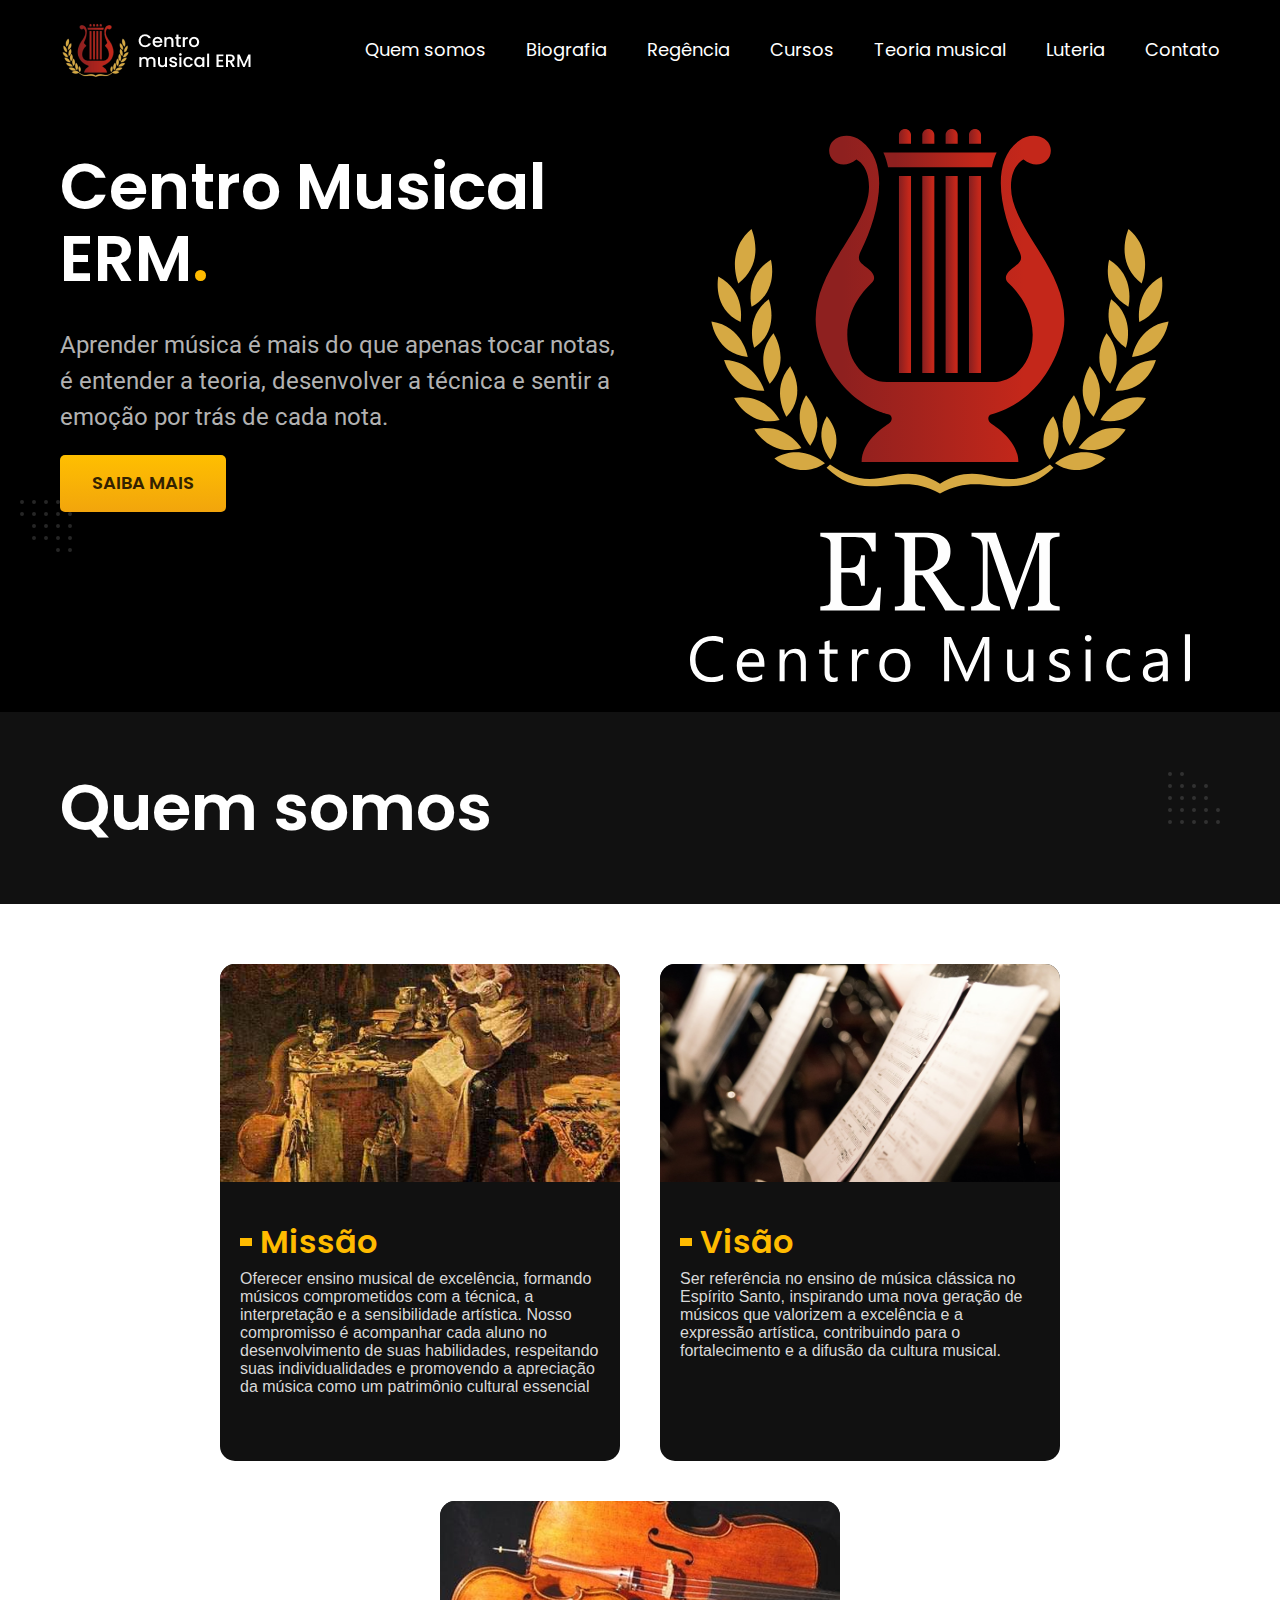
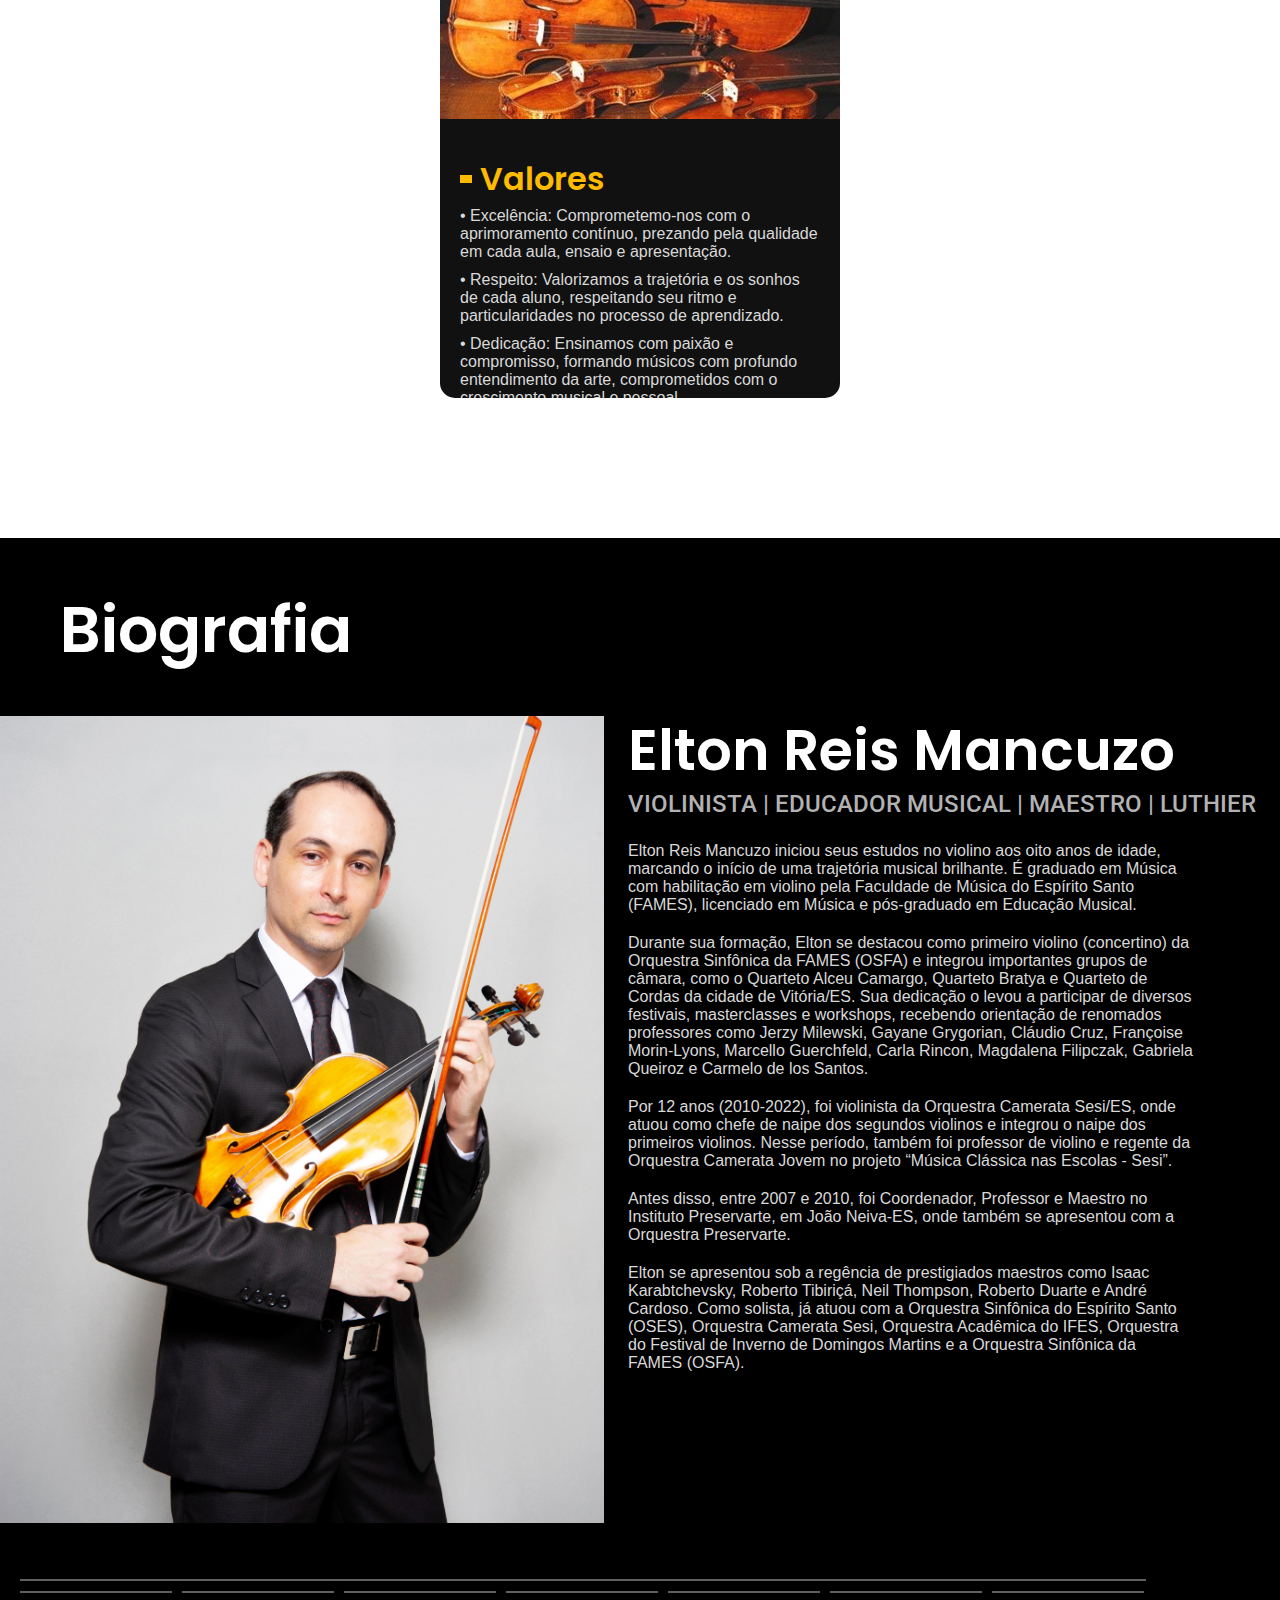
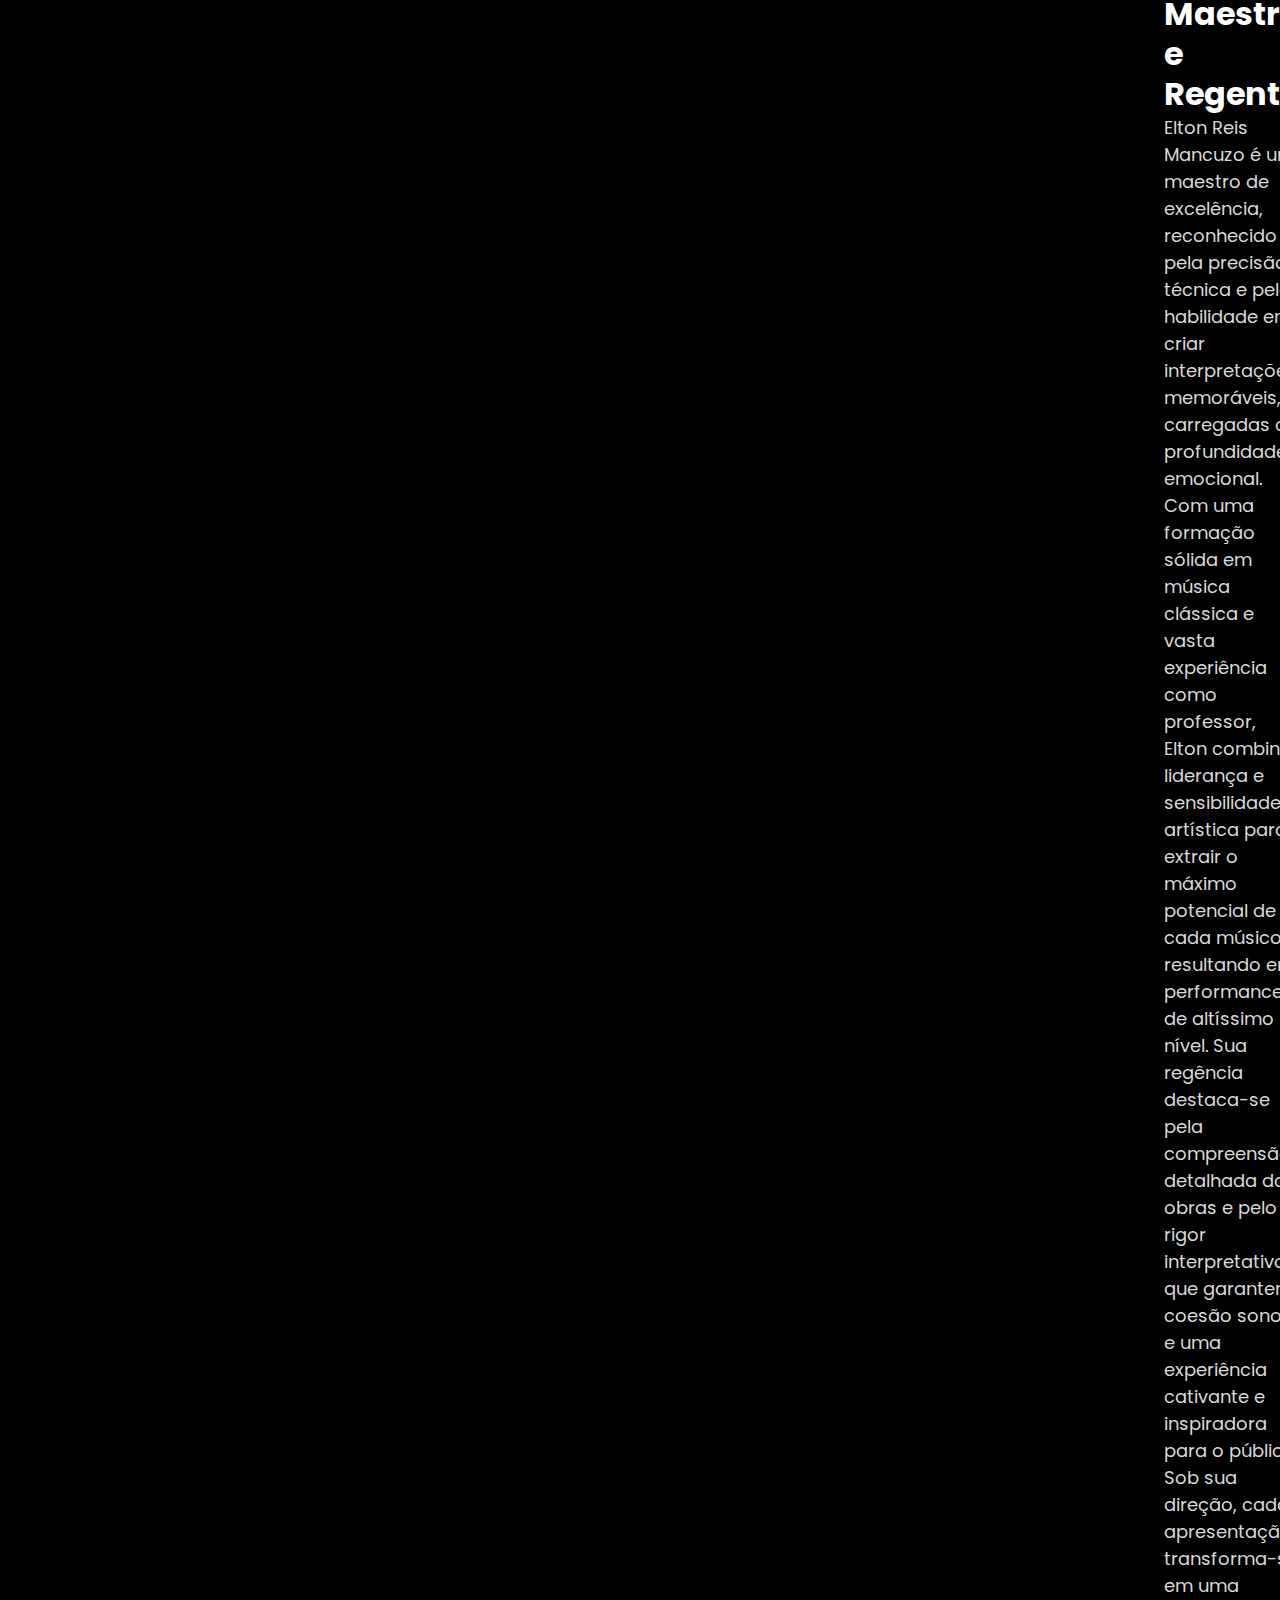
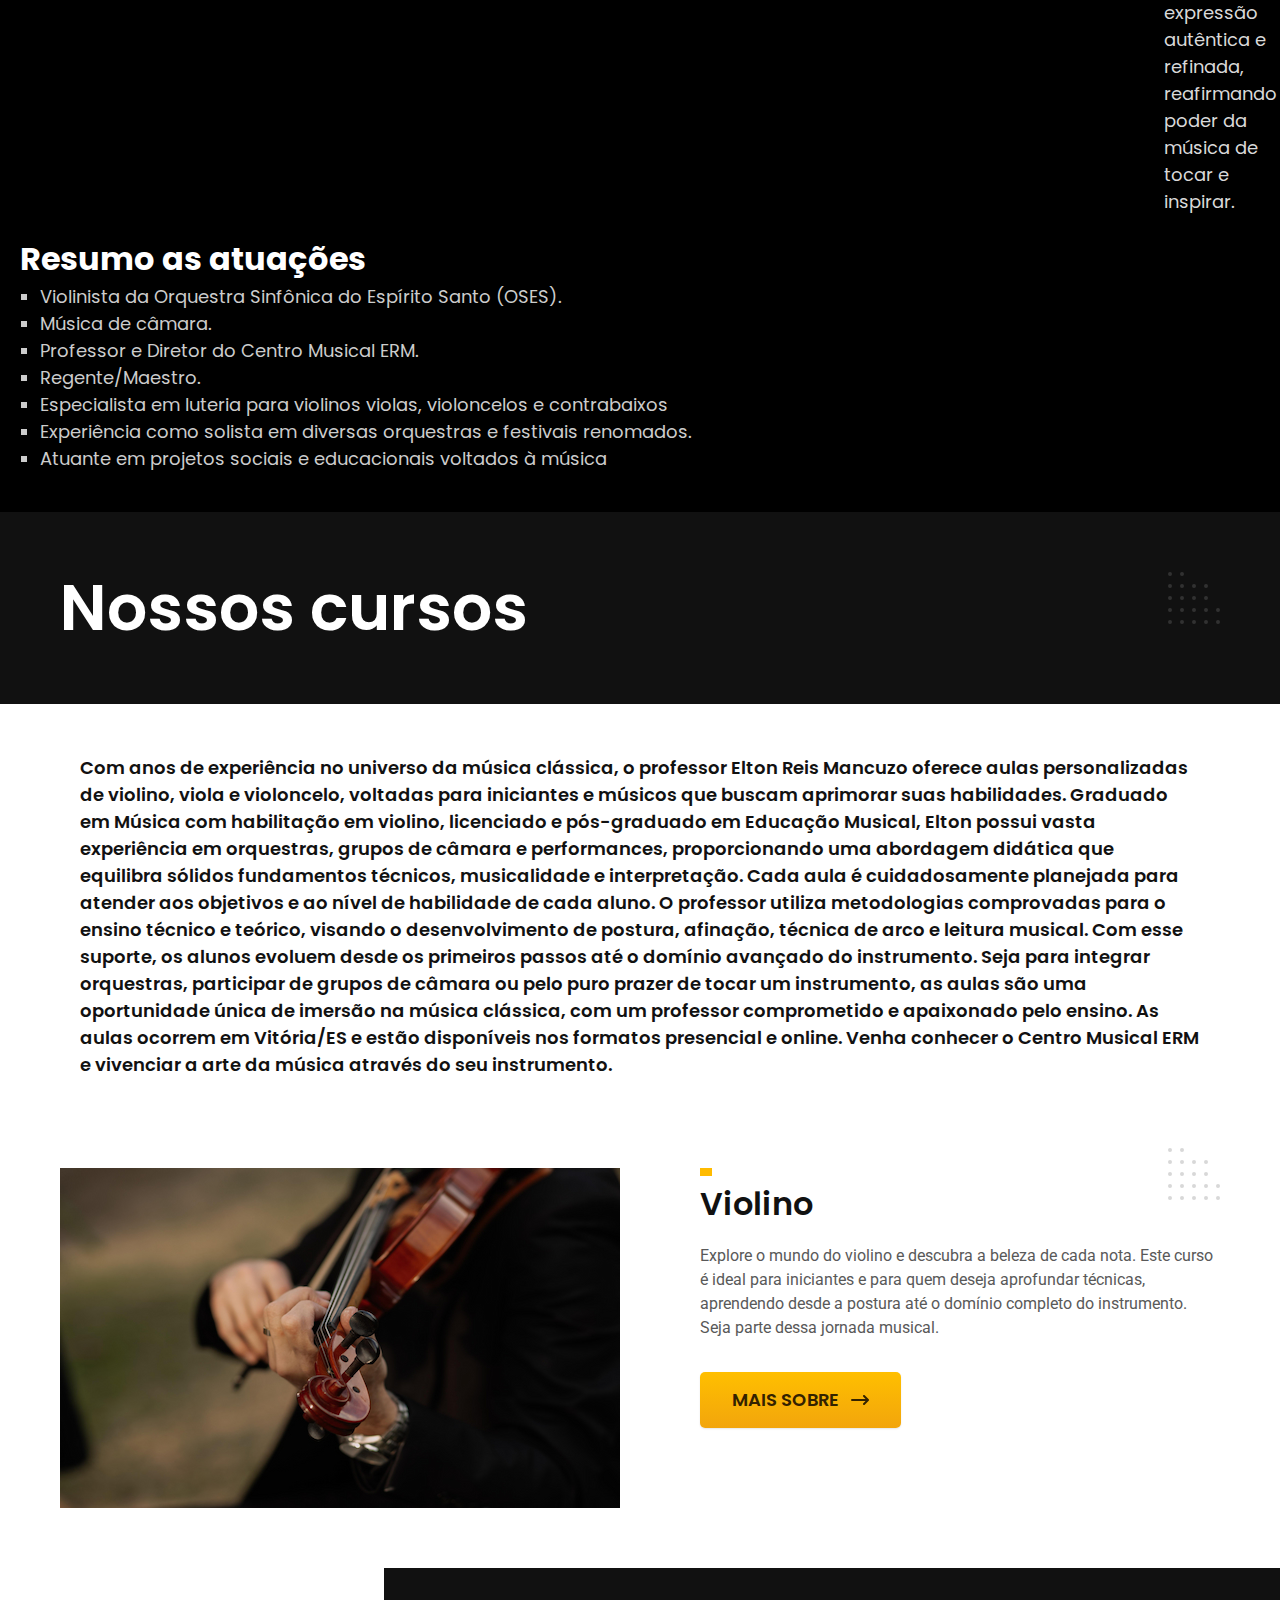
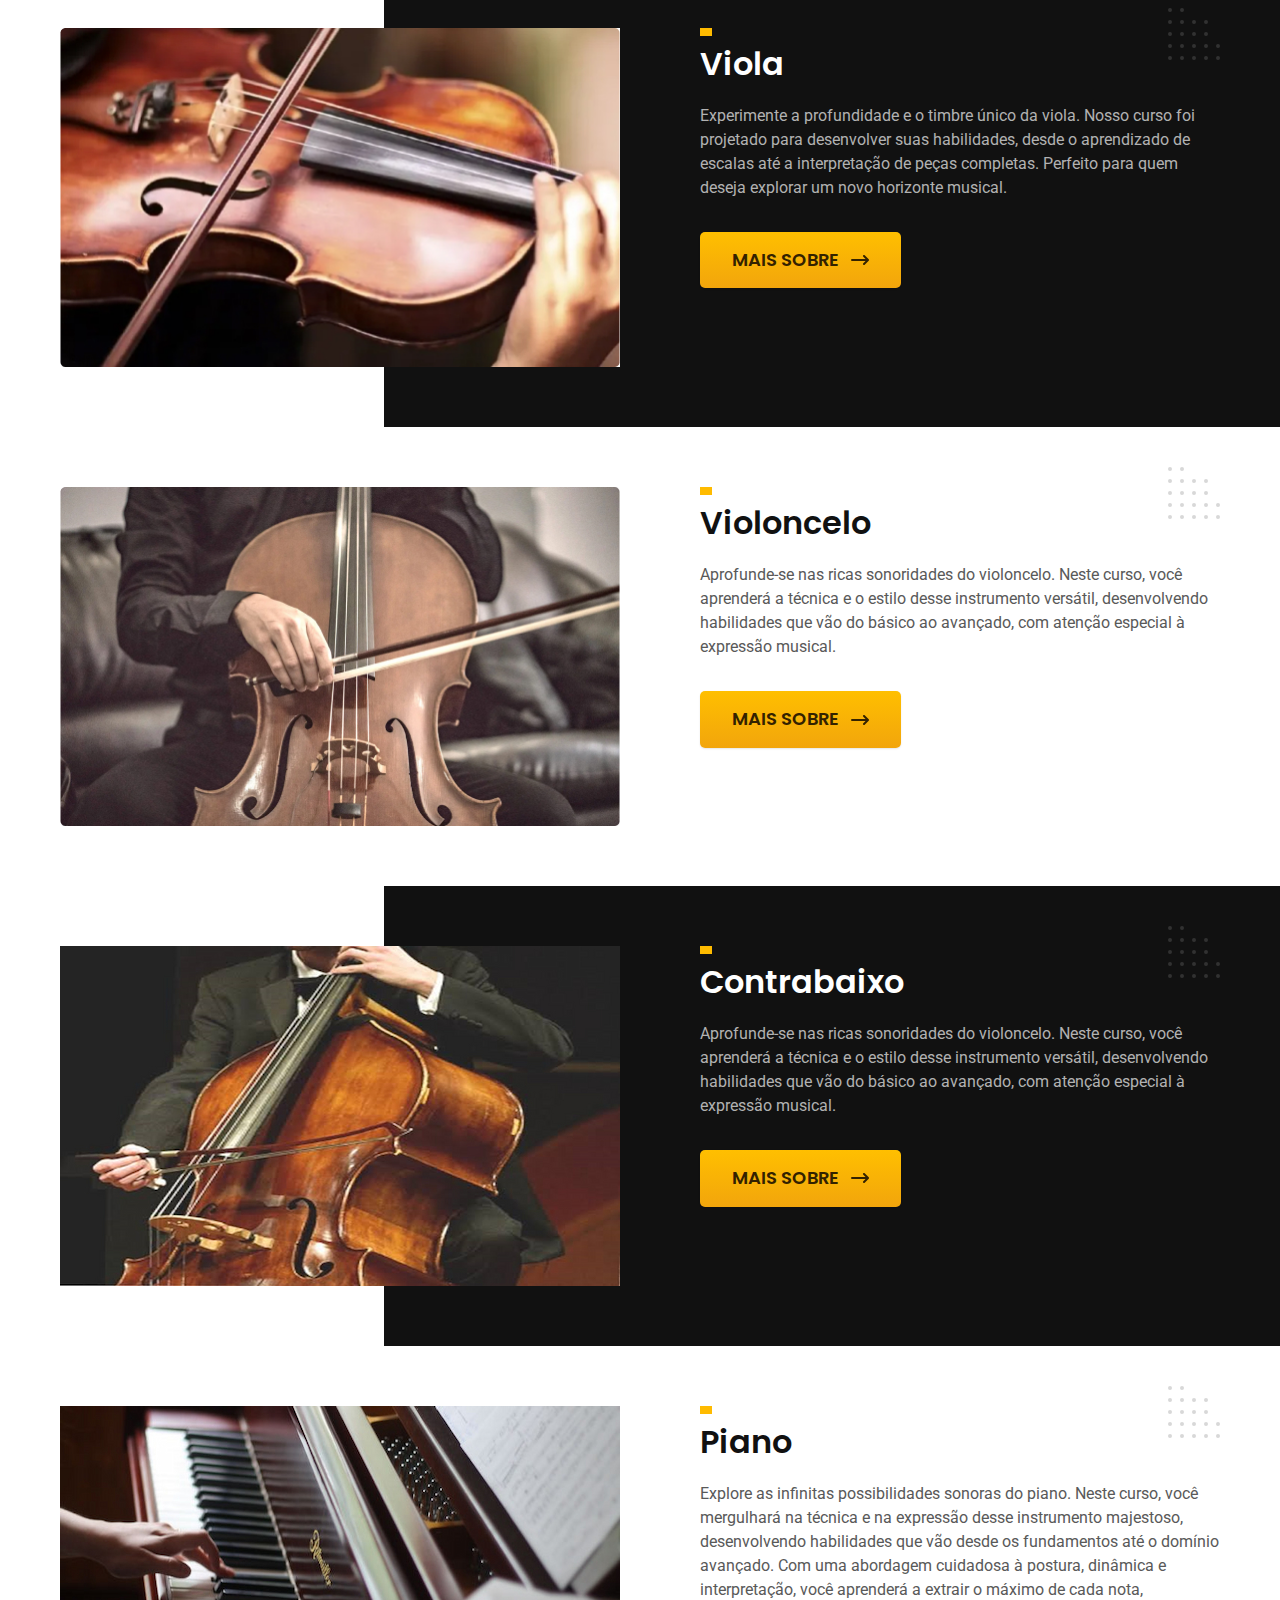
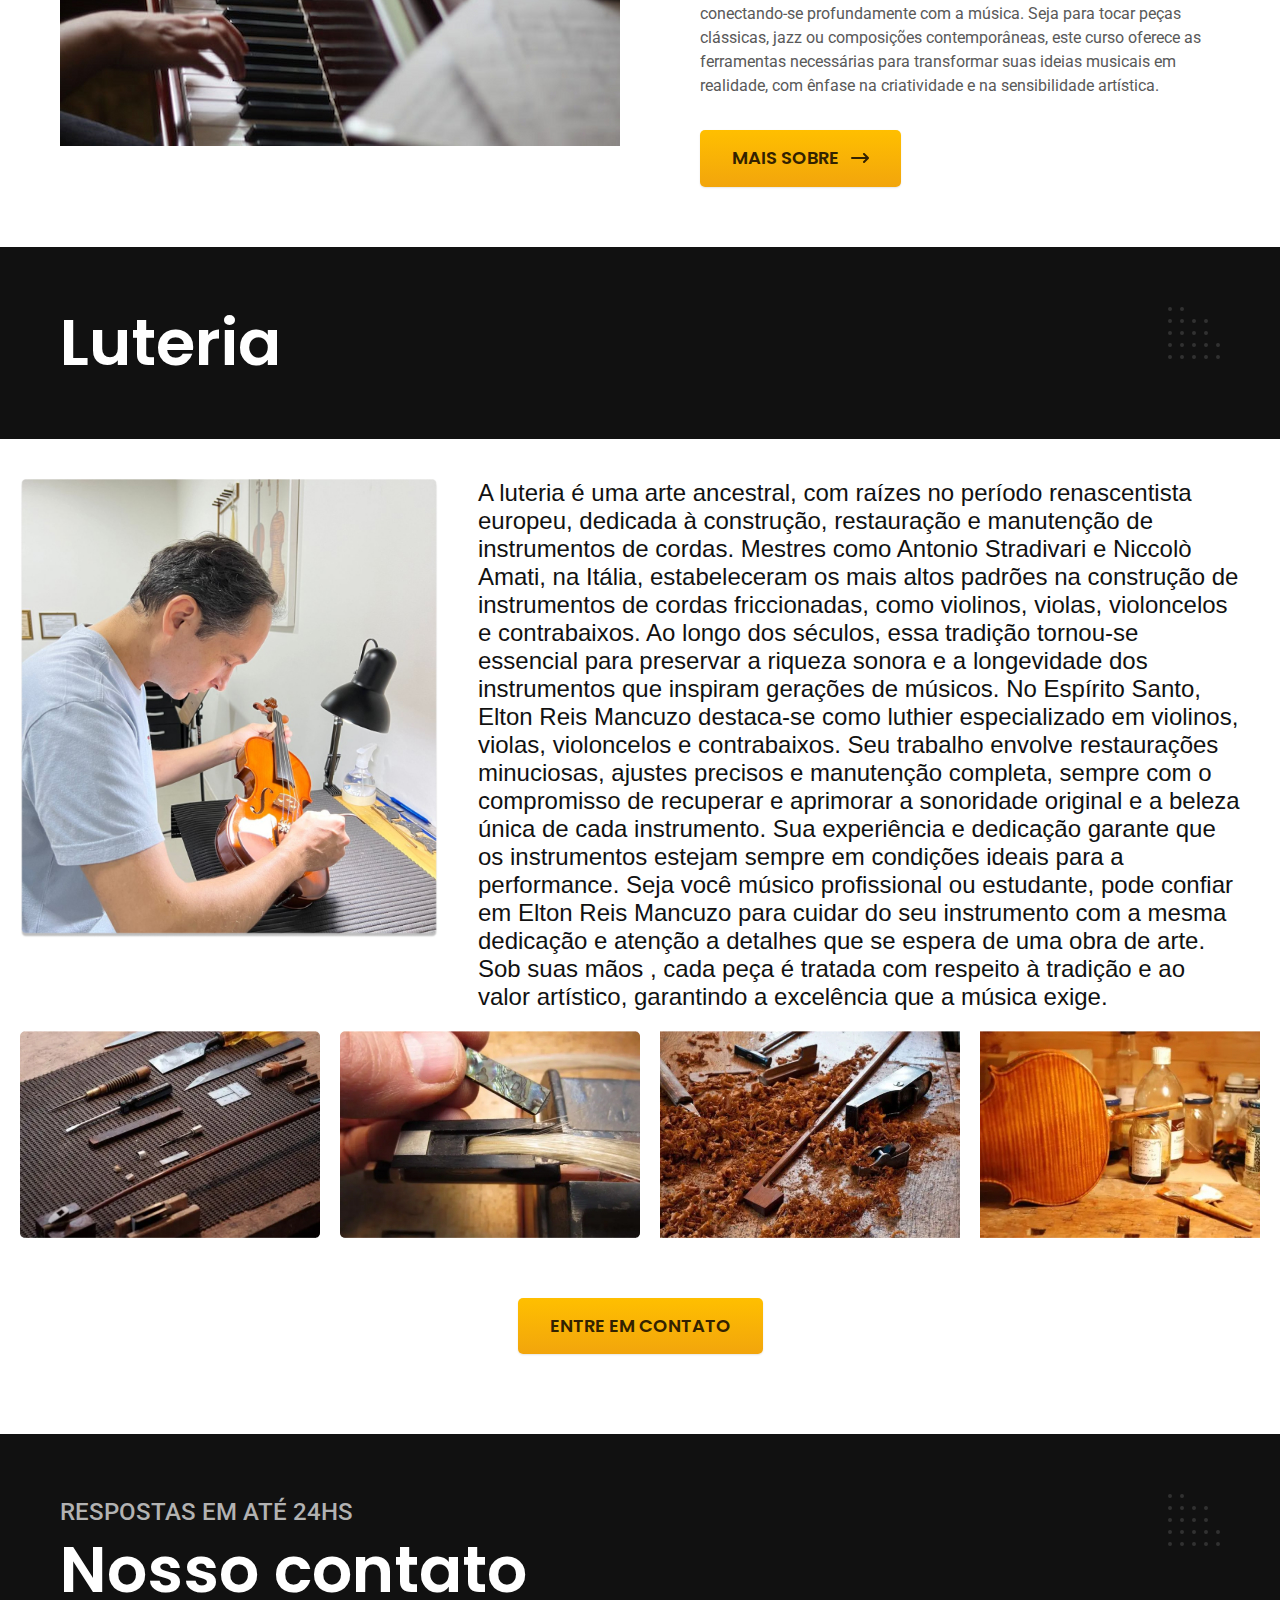
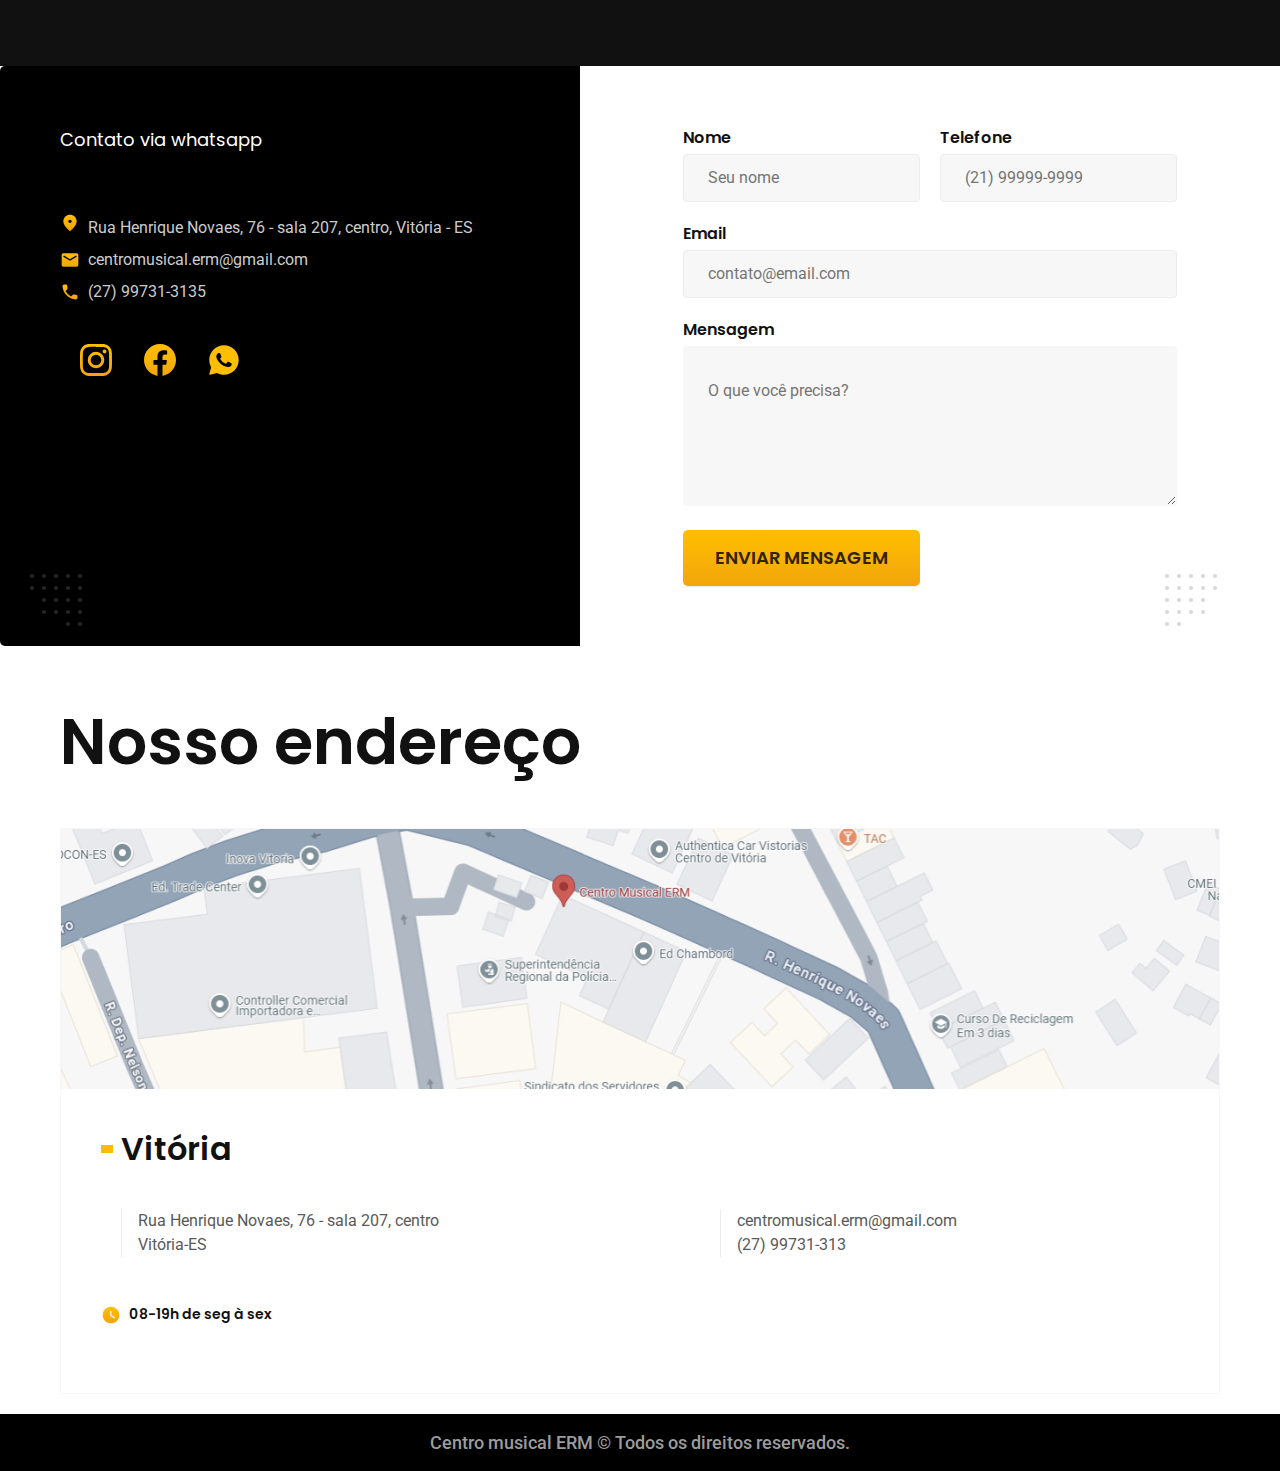
==== commit 7148eae0: "feat: responsividade" ====
--- a/index.html
+++ b/index.html
@@ -29,13 +29,13 @@
 
       <nav aria-label="primaria">
         <ul class="header-menu  font-1-m cor-0">
-          <li><a href="#">Quem somos</a></li>
-          <li><a href="#">Biografia</a></li>
-          <li><a href="#">Regência</a></li>
-          <li><a href="#">Cursos</a></li>
-          <li><a href="#">Teoria musical</a></li>
-          <li><a href="#">Luteria</a></li>
-          <li><a href="#">Contato</a></li>
+          <li><a href="#quem_somos">Quem somos</a></li>
+          <li><a href="#biografia">Biografia</a></li>
+          <li><a href="#regencia">Regência</a></li>
+          <li><a href="#cursos">Cursos</a></li>
+          <li><a href="#teoria">Teoria musical</a></li>
+          <li><a href="#luteria">Luteria</a></li>
+          <li><a href="#contato">Contato</a></li>
         </ul>
       </nav>
     </div>
@@ -55,7 +55,7 @@
     </div>
   </main>
 
-  <article class="quem-somos">
+  <article class="quem-somos" id="quem_somos">
     <div class="titulo-bg">
       <div class="titulo container">
         <h1 class="font-1-xxl cor-0">Quem somos
@@ -66,7 +66,7 @@
       <li>
         <div class='card-m-v-v'>
           <div class='card-img-container'>
-            <img src="./img/fotos/ensino.jpg" alt="">
+            <img src="./img/fotos/missao_img.jpeg" alt="">
           </div>
           <div class='text-container-m-v-v'>
             <h3 class="font-1-xl">Missão</h3>
@@ -79,7 +79,7 @@
       <li>
         <div class='card-m-v-v'>
           <div class='card-img-container'>
-            <img src="./img/fotos/classica.jpg" alt="">
+            <img src="./img/fotos/visao_img.png" alt="">
           </div>
           <div class='text-container-m-v-v'>
             <h3 class="font-1-xl">Visão</h3>
@@ -92,21 +92,23 @@
       <li>
         <div class='card-m-v-v'>
           <div class='card-img-container'>
-            <img src="./img/fotos/ensino.jpg" alt="">
+            <img src="./img/fotos/valores_img.png" alt="">
           </div>
           <div class='text-container-m-v-v'>
             <h3 class="font-1-xl">Valores</h3>
-            <p>Excelência: Comprometemo-nos com o aprimoramento contínuo, prezando pela qualidade em cada aula, ensaio e apresentação.
-              Respeito: Valorizamos a trajetória e os sonhos de cada aluno, respeitando seu ritmo e particularidades no processo de aprendizado.
-              Dedicação: Ensinamos com paixão e compromisso, formando músicos com profundo entendimento da arte, comprometidos com o crescimento musical e pessoal.
-              Inovação: Promovemos o uso de metodologias atualizadas e novas abordagens pedagógicas, proporcionando um aprendizado acessível, envolvente e enriquecedor.</p>
+
+            <p>• Excelência: Comprometemo-nos com o aprimoramento contínuo, prezando pela qualidade em cada aula, ensaio e apresentação.</p>
+            <p>• Respeito: Valorizamos a trajetória e os sonhos de cada aluno, respeitando seu ritmo e particularidades no processo de aprendizado.</p>
+            <p>• Dedicação: Ensinamos com paixão e compromisso, formando músicos com profundo entendimento da arte, comprometidos com o crescimento musical e pessoal</p>
+            <p>• Inovação: Promovemos o uso de metodologias atualizadas e novas abordagens pedagógicas, proporcionando um aprendizado acessível, envolvente e enriquecedor.</p>
+
           </div>
         </div>
       </li>
     </ul>
   </article>
-  <article class='biography'>
-
+
+  <article class='biography' id="biografia">
     <div class='titulo-section'>
       <div class="container">
         <h2 class="font-1-xxl ">
@@ -131,23 +133,28 @@
         </div>
 
         <div class=' biography-paragraphs'>
-          <p>Natural de Osasco - SP, Elton Reis Mancuzo iniciou seus estudos no violino aos oito anos de idade. Posteriormente, mudou-se para Vitória-ES, onde deu início à sua promissora carreira musical. É graduado em Música com habilitação em violino pela Faculdade de Música do Espírito Santo (FAMES), licenciado em Música e pós-graduado em Educação Musical. Ao longo de sua trajetória, participou de diversos festivais de música, masterclasses e workshops, tendo recebido orientação de renomados professores como Jerzy Milewski, Gayane Grygorian, Françoise Morin-Lyons, Magdalena Filipczak, Cláudio Cruz, Marcello Guerchfeld, Gabriela Queiroz, Carla Rincon e Carmelo de los Santos, entre outros. Durante sua graduação, atuou como primeiro violino (concertino) da Orquestra Sinfônica da FAMES (OSFA), além de integrar o Quarteto Alceu Camargo e o Quarteto Bratya (2018-2022). Por 12 anos (2010-2022), foi membro da Orquestra Camerata Sesi/ES, onde exerceu a função de chefe do naipe dos segundos violinos e também atuou no naipe dos primeiros violinos. No mesmo período, foi professor de violino e regente da Orquestra Camerata Jovem, no projeto “Música Clássica nas Escolas - Sesi”.</p>
-          <p>Entre 2007 e 2010, atuou como Coordenador, Professor e Maestro no Instituto Preservarte, em João Neiva-ES, e participou de concertos com a Orquestra Preservarte. Além disso, aprimorou suas habilidades em construção, reparo e ajustes de instrumentos de cordas (violino, viola, violoncelo e contrabaixo) em cursos de luteria com mestres como Maximo Negroni , Filippo Fasser e Júlio César Vesper. Elton já se apresentou sob a batuta de prestigiados maestros, como Isaac Karabtchevsky, Roberto Tibiriçá, Neil Thompson, Roberto Duarte e André Cardoso. Como solista, colaborou com diversas orquestras, incluindo a Camerata Sesi, a Orquestra Sinfônica do Espírito Santo (OSES), a Orquestra Acadêmica do IFES, a Orquestra do Festival de Inverno de Domingos Martins e a Orquestra Sinfônica da FAMES (OSFA). Desde 2012, é integrante da Orquestra Sinfônica do Espírito Santo (OSES), atua como violinista no Quarteto de Cordas da Cidade de Vitória, no Quarteto Alceu Camargo da FAMES e na Camerata Porto Vix. Além de seu trabalho como violinista, Elton é Diretor e Fundador do Centro Musical ERM, onde ministra aulas de violino e se dedica à arte da luteria, compartilhando seu conhecimento e paixão pela música com seus alunos e na construção e restauração de instrumentos.</p>
+          <p>
+            Elton Reis Mancuzo iniciou seus estudos no violino aos oito anos de idade, marcando o início de uma trajetória musical brilhante. É graduado em Música com habilitação em violino pela Faculdade de Música do Espírito Santo (FAMES), licenciado em Música e pós-graduado em Educação Musical.
+          </p>
+          <p>
+            Durante sua formação, Elton se destacou como primeiro violino (concertino) da Orquestra Sinfônica da FAMES (OSFA) e integrou importantes grupos de câmara, como o Quarteto Alceu Camargo, Quarteto Bratya e Quarteto de Cordas da cidade de Vitória/ES. Sua dedicação o levou a participar de diversos festivais, masterclasses e workshops, recebendo orientação de renomados professores como Jerzy Milewski, Gayane Grygorian, Cláudio Cruz, Françoise Morin-Lyons, Marcello Guerchfeld, Carla Rincon, Magdalena Filipczak, Gabriela Queiroz e Carmelo de los Santos.
+          </p>
+          <p>
+            Por 12 anos (2010-2022), foi violinista da Orquestra Camerata Sesi/ES, onde atuou como chefe de naipe dos segundos violinos e integrou o naipe dos primeiros violinos. Nesse período, também foi professor de violino e regente da Orquestra Camerata Jovem no projeto “Música Clássica nas Escolas - Sesi”.
+          </p>
+          <p>
+            Antes disso, entre 2007 e 2010, foi Coordenador, Professor e Maestro no Instituto Preservarte, em João Neiva-ES, onde também se apresentou com a Orquestra Preservarte.
+          </p>
+          <p>
+            Elton se apresentou sob a regência de prestigiados maestros como Isaac Karabtchevsky, Roberto Tibiriçá, Neil Thompson, Roberto Duarte e André Cardoso. Como solista, já atuou com a Orquestra Sinfônica do Espírito Santo (OSES), Orquestra Camerata Sesi, Orquestra Acadêmica do IFES, Orquestra do Festival de Inverno de Domingos Martins e a Orquestra Sinfônica da FAMES (OSFA).
+          </p>
         </div>
       </div>
 
   </article>
 
 
-  <article class="regency">
-    <div class='titulo-section white'>
-      <div class="container">
-        <h2 class="font-1-xxl py-30 ">
-          Regência
-        </h2>
-      </div>
-    </div>
-
+  <article class="regency" id="regencia">
     <div class="regency-content">
       <div class="regency-galery">
         <div class='regency-galery-distac'></div>
@@ -163,12 +170,40 @@
 
       </div>
       <div class="regency-text">
-        <p class='font-1-m-b'>Elton Reis Mancuzo é um maestro de excelência, reconhecido pela precisão técnica e pela habilidade em criar interpretações memoráveis, carregadas de profundidade emocional. Com uma formação sólida em música clássica e vasta experiência como professor, Elton combina liderança e sensibilidade artística para extrair o máximo potencial de cada músico, resultando em performances de altíssimo nível. Sua regência destaca-se pela compreensão detalhada das obras e pelo rigor interpretativo, que garantem coesão sonora e uma experiência cativante e inspiradora para o público. Sob sua direção, cada apresentação transforma-se em uma expressão autêntica e refinada, reafirmando o poder da música de tocar e inspirar. </p>
-      </div>
+        <h3 class="regency-title font-1-xl">Maestro e Regente</h3>
+        <p class='font-1-m'>Elton Reis Mancuzo é um maestro de excelência, reconhecido pela precisão técnica e pela habilidade em criar interpretações memoráveis, carregadas de profundidade emocional. Com uma formação sólida em música clássica e vasta experiência como professor, Elton combina liderança e sensibilidade artística para extrair o máximo potencial de cada músico, resultando em performances de altíssimo nível. Sua regência destaca-se pela compreensão detalhada das obras e pelo rigor interpretativo, que garantem coesão sonora e uma experiência cativante e inspiradora para o público. Sob sua direção, cada apresentação transforma-se em uma expressão autêntica e refinada, reafirmando o poder da música de tocar e inspirar. </p>
+      </div>
+
+      <div class="biografia_resumo font-1-m">
+        <h3>Resumo as atuações</h3>
+        <ul>
+
+          <li>
+            Violinista da Orquestra Sinfônica do Espírito Santo (OSES).
+          </li>
+          <li>Música de câmara.</li>
+          <li> Professor e Diretor do Centro Musical ERM.</li>
+          <li>Regente/Maestro.</li>
+
+
+          <li>
+            Especialista em luteria para violinos violas, violoncelos e
+            contrabaixos
+          </li>
+          <li>
+            Experiência como solista em diversas orquestras e festivais
+            renomados.
+          </li>
+          <li>
+            Atuante em projetos sociais e educacionais voltados à música
+          </li>
+        </ul>
+      </div>
+    </div>
     </div>
   </article>
 
-  <article class='courses'>
+  <article class='courses' id="cursos">
     <div class="titulo-bg">
       <div class="titulo container">
         <h1 class="font-1-xxl cor-0">Nossos cursos</h1>
@@ -181,7 +216,7 @@
     <div class="classes container">
 
       <div class="instrumentos-imagem">
-        <img src="img/cursos/violino.jpeg" alt="Violino">
+        <img src="img/cursos/violino.jpg" alt="Violino">
       </div>
 
       <div class="instrumentos-conteudo">
@@ -190,47 +225,50 @@
 
         <a class="botao seta" href="">MAIS SOBRE</a>
       </div>
+
     </div>
 
     <div class="bicicletas-bg">
-
       <div class="classes container">
-
         <div class="instrumentos-imagem">
-          <img src="img/cursos/violoncelo.jpg" alt="Violoncelo">
+          <img src="img/cursos/viola.jpg" alt="Viola">
         </div>
 
         <div class="instrumentos-conteudo">
-          <h2 class="font-1-xl cor-0">Violoncelo</h2>
-          <p class="font-2-s cor-5">Aprofunde-se nas ricas sonoridades do violoncelo. Neste curso, você aprenderá a técnica e o estilo desse instrumento versátil, desenvolvendo habilidades que vão do básico ao avançado, com atenção especial à expressão musical.</p>
+          <h2 class="font-1-xl cor-0">Viola</h2>
+          <p class="font-2-s cor-5">Experimente a profundidade e o timbre único da viola. Nosso curso foi projetado para desenvolver suas habilidades, desde o aprendizado de escalas até a interpretação de peças completas. Perfeito para quem deseja explorar um novo horizonte musical.</p>
 
           <a class="botao seta" href="">MAIS SOBRE</a>
         </div>
 
       </div>
+
     </div>
 
     <div class="classes container">
 
+
       <div class="instrumentos-imagem">
-        <img src="img/cursos/viola.jpg" alt="Viola">
+        <img src="img/cursos/violoncelo.jpg" alt="Violoncelo">
       </div>
 
       <div class="instrumentos-conteudo">
-        <h2 class="font-1-xl">Viola</h2>
-        <p class="font-2-s cor-8">Experimente a profundidade e o timbre único da viola. Nosso curso foi projetado para desenvolver suas habilidades, desde o aprendizado de escalas até a interpretação de peças completas. Perfeito para quem deseja explorar um novo horizonte musical.</p>
+        <h2 class="font-1-xl">Violoncelo</h2>
+        <p class="font-2-s cor-8">Aprofunde-se nas ricas sonoridades do violoncelo. Neste curso, você aprenderá a técnica e o estilo desse instrumento versátil, desenvolvendo habilidades que vão do básico ao avançado, com atenção especial à expressão musical.</p>
 
         <a class="botao seta" href="">MAIS SOBRE</a>
       </div>
 
     </div>
+    <!-- ____________________ -->
+
 
     <div class="bicicletas-bg">
 
       <div class="classes container">
 
         <div class="instrumentos-imagem">
-          <img src="img/cursos/violoncelo.jpg" alt="Violoncelo">
+          <img src="img/cursos/contrabaixo_img.jpg" alt="Violoncelo">
         </div>
 
         <div class="instrumentos-conteudo">
@@ -247,12 +285,12 @@
     <div class="classes container">
 
       <div class="instrumentos-imagem">
-        <img src="img/cursos/piano.jpeg" alt="piano">
+        <img src="img/cursos/piano.jpg" alt="piano">
       </div>
 
       <div class="instrumentos-conteudo">
         <h2 class="font-1-xl">Piano</h2>
-        <p class="font-2-s cor-8">Experimente a profundidade e o timbre único da viola. Nosso curso foi projetado para desenvolver suas habilidades, desde o aprendizado de escalas até a interpretação de peças completas. Perfeito para quem deseja explorar um novo horizonte musical.</p>
+        <p class="font-2-s cor-8">Explore as infinitas possibilidades sonoras do piano. Neste curso, você mergulhará na técnica e na expressão desse instrumento majestoso, desenvolvendo habilidades que vão desde os fundamentos até o domínio avançado. Com uma abordagem cuidadosa à postura, dinâmica e interpretação, você aprenderá a extrair o máximo de cada nota, conectando-se profundamente com a música. Seja para tocar peças clássicas, jazz ou composições contemporâneas, este curso oferece as ferramentas necessárias para transformar suas ideias musicais em realidade, com ênfase na criatividade e na sensibilidade artística.</p>
 
         <a class="botao seta" href="">MAIS SOBRE</a>
       </div>
@@ -261,7 +299,7 @@
 
   </article>
 
-  <article class='luteria'>
+  <article class='luteria' id="luteria">
     <div class="titulo-bg">
       <div class="titulo container">
         <h1 class="font-1-xxl cor-0">Luteria</h1>
@@ -293,7 +331,7 @@
     </div>
   </article>
 
-  <article class='contact'>
+  <article class='contact' id="contato">
     <div class="titulo-bg">
       <div class="titulo container">
         <p class="font-2-l-b cor-5">Respostas em até 24hs</p>
@@ -322,6 +360,8 @@
           <a href="./"><img src="./img/redes/instagram-p.svg" alt="Instagram"> </a>
 
           <a href="./"> <img src="./img/redes/facebook-p.svg" alt="Facebook"> </a>
+
+          <a href="./"> <img src="./img/redes/whatsapp.svg" alt="Facebook"> </a>
 
         </div>
       </section>
@@ -371,11 +411,13 @@
         <span>08-19h de seg à sex</span>
       </div>
     </article>
-
-
-
-
-    <footer class="footer-bg">
+    <footer>
+      <p class="footer-copy font-2-m cor-6">Centro musical ERM © Todos os direitos reservados.</p>
+    </footer>
+
+
+
+    <!-- <footer class="footer-bg">
       <div class="footer container">
         <h3 class="font-2-l-b cor-0">ERM Escola de música</h3>
         <div class="footer-contato">
@@ -406,7 +448,7 @@
         </div>
         <p class="footer-copy font-2-m cor-6">ERM © Todos os direitos reservados.</p>
       </div>
-    </footer>
+    </footer> -->
 
     <script src="./js/plugins/simple-anime.js"></script>
     <script src="./js/script.js"></script>
--- a/css/style.min.css
+++ b/css/style.min.css
@@ -249,7 +249,12 @@
     font-size: 14px;
   }
 }
-.footer-bg {
+footer {
+  background-color: var(--cor-12);
+  text-align: center;
+  padding: 15px;
+}
+/* .footer-bg {
   background-color: var(--cor-12);
 }
 .footer {
@@ -303,7 +308,7 @@
   .footer-copy {
     margin-top: 0;
   }
-}
+} */
 .container {
   box-sizing: border-box;
   max-width: 1200px;
@@ -477,27 +482,27 @@
 }
 @media (max-width: 800px) {
   .introducao-bg {
-    background: #111;
+    /* background: #111; */
     padding-top: 40px;
-    box-shadow: inset 0 -60px #fff;
-  }
+    /* box-shadow: inset 0 -60px #fff; */
+  }
+
   .introducao {
     grid-template-columns: 1fr;
     gap: 32px;
   }
   .introducao-conteudo {
-    padding-bottom: 0;
+    padding-bottom: 40px;
   }
   .introducao h1 {
     margin-bottom: 16px;
   }
-  .introducao img {
-    height: 300px;
-    width: 100%;
+  .intro_img_container {
+    display: none;
   }
 }
 .quem-somos {
-  padding-top: 60px;
+  /* padding-top: 60px; */
   padding-bottom: 120px;
 }
 .quem-somos h2 {
@@ -511,22 +516,22 @@
   margin-left: auto;
   margin-right: auto;
   overflow-x: scroll;
-  border: 1px solid red;
 }
 
 /* .quem-somos ul {
   padding: 0 0 20px 0;
 } */
-.quem-somos ul li {
+/* .quem-somos ul li {
   flex: 1;
   min-width: 280px;
-}
-.quem-somos a {
+} */
+/* .quem-somos a {
   display: block;
-}
-.quem-somos img {
+} */
+/* .quem-somos img {
   margin-bottom: 16px;
-}
+} */
+
 .quem-somos h3 {
   margin-bottom: 8px;
   display: flex;
@@ -541,12 +546,61 @@
   background-color: var(--cor-p1);
   transition: width 0.2s;
 }
-.quem-somos a:hover h3::before {
+/* .quem-somos a:hover h3::before {
   width: 24px;
-}
-.quem-somos li span {
+} */
+/* .quem-somos li span {
   padding-left: 20px;
-}
+} */
+
+/* --------QUEM SOMOS---------- */
+.cards-m-v-v {
+  display: flex;
+  flex-wrap: wrap;
+  justify-content: center;
+  /* gap: 24px; */
+  margin-top: 60px;
+}
+.card-m-v-v h3 {
+  color: var(--cor-p1);
+}
+
+.card-m-v-v {
+  display: flex;
+  flex-direction: column;
+  gap: 20px;
+  background-color: #111;
+  max-width: 400px;
+  height: 497px;
+  color: #d9d9d9;
+  border-radius: 15px;
+  overflow: hidden;
+  /* padding: 20px; */
+}
+
+.card-img-container {
+  height: 50%;
+  overflow: hidden;
+}
+.card-img-container img {
+  width: 100%;
+  height: 100%;
+  object-fit: cover;
+}
+.text-container-m-v-v {
+  height: 50%;
+  padding: 20px;
+  scrollbar-width: none;
+  overflow-y: scroll;
+}
+.text-container-m-v-v p {
+  margin-bottom: 10px;
+}
+
+.text-container-m-v-v::webkit-scrollbar {
+  display: none;
+}
+
 @media (max-width: 800px) {
   .quem-somos {
     padding-bottom: 60px;
@@ -557,10 +611,7 @@
   }
   .quem-somos ul li {
     display: flex;
-    border: 2px solid green;
-  }
-  .card-m-v-v {
-    flex: 1;
+    justify-content: center;
   }
 }
 .bicicletas-bg {
@@ -1036,17 +1087,18 @@
   background-color: var(--cor-11);
   box-shadow: inset 0 -220px #fff;
 }
-.contato-dados,
-.contato-formulario {
+.contato-dados {
   padding: 60px;
   box-shadow: 0, 1px, 2px rgba(0, 0, 0, 0.1);
+}
+.contato-formulario {
+  margin: 0 auto;
 }
 .contato-dados {
   background: var(--cor-12) url('../img/dec/bottom-left.svg') no-repeat bottom
     20px left 30px;
   border-radius: 5px 0 0 5px;
   width: 460px;
-  border: 2px solid green;
 }
 .contato-dados h2 {
   margin-bottom: 60px;
@@ -1101,7 +1153,7 @@
   padding: 60px 60px;
   background: var(--cor-0) url('../img/dec/bottom-right.svg') no-repeat bottom
     20px right 20px;
-  border: 2px solid red;
+  /* border: 2px solid red; */
 }
 .form {
   display: grid;
@@ -1178,7 +1230,8 @@
     margin-bottom: 32px;
   }
   .contato-formulario {
-    width: 80%;
+    /* max-width: 80%; */
+    margin: 0;
     padding-top: 32px;
     padding-bottom: 32px;
   }
@@ -1190,7 +1243,6 @@
   background-color: #fff;
   display: flex;
   flex-direction: column;
-
   margin-top: 60px;
 }
 .lojas h2 {
@@ -1203,7 +1255,8 @@
   grid-template-columns: 1fr 1fr;
   gap: 40px;
   border: 1px solid var(--cor-1);
-  margin-bottom: 60px;
+  /* margin-bottom: 60px; */
+  margin-bottom: 20px;
 }
 .lojas-item img,
 h3 {
@@ -1560,48 +1613,9 @@
   background-color: #fff;
   color: #000;
 }
-.cards-m-v-v {
-  display: flex;
-  gap: 24px;
-  margin-top: 60px;
-}
-.card-m-v-v h3 {
-  color: var(--cor-p1);
-}
-
-.card-m-v-v {
-  display: flex;
-  flex-direction: column;
-  gap: 20px;
-  background-color: #111;
-  width: 400px;
-  height: 497px;
-  color: #d9d9d9;
-  border-radius: 15px;
-  overflow: hidden;
-  /* padding: 20px; */
-}
-
-.card-img-container {
-  height: 50%;
-  overflow: hidden;
-}
-.card-img-container img {
-  width: 100%;
-  height: 100%;
-  object-fit: cover;
-}
-.text-container-m-v-v {
-  overflow-y: scroll;
-  height: 50%;
-  padding: 20px;
-  scrollbar-width: none;
-}
-
-.text-container-m-v-v::webkit-scrollbar {
-  display: none;
-}
-
+
+/* ---@MEDIA--- */
+/* ---------------BIOGRAFIA------------------  */
 .biography {
   background-color: #000000;
   padding: 56px 0;
@@ -1619,15 +1633,20 @@
   margin: auto;
   display: flex;
   justify-content: space-between;
-  gap: 24px;
+  /* gap: 24px; */
   margin-top: 50px;
 }
 .img-container {
   display: flex;
-  width: 800px;
+  max-width: 800px;
 }
 .img-container img {
   width: 100%;
+  object-fit: cover;
+}
+.text-container {
+  max-width: 100%;
+  padding: 0 24px;
 }
 .biography-paragraphs {
   display: flex;
@@ -1649,24 +1668,60 @@
     display: none;
   }
 }
+@media (max-width: 600px) {
+  .text-container {
+    padding: 0;
+    padding-left: 10px;
+  }
+  .container-title-bio h2 {
+    font-size: 48px;
+  }
+  .contato-formulario {
+  }
+}
+@media (max-width: 530px) {
+  .container-title-bio span {
+    font-size: 16px;
+  }
+}
+
+@media (max-width: 475px) {
+  .container-title-bio h2 {
+    font-size: 40px;
+  }
+}
+@media (max-width: 430px) {
+  .container-title-bio h2 {
+    font-size: 36px;
+  }
+  .container-title-bio span {
+    font-size: 14px;
+  }
+}
 /* ----- regencia -----  */
 .regency-content {
-  display: flex;
+  display: grid;
+  grid-template-columns: 0.75fr 1.25fr;
+  flex-wrap: wrap;
   gap: 20px;
-  max-width: 1400px;
-  margin: auto;
+  padding: 0 20px;
+  /* max-width: 1400px; */
+  background-color: #000;
+  color: #d9d9d9;
 }
 
 .regency-galery {
   flex: 1;
   display: flex;
   flex-direction: column;
+  /* width: 38%; */
 }
 
 .regency-galery-distac img {
   width: 100%;
   height: auto;
   object-fit: cover;
+  border: 1px solid rgba(255, 255, 255, 0.371);
 }
 
 .regency-carousel {
@@ -1680,17 +1735,26 @@
   width: 150px; /* Ajuste conforme necessário */
   cursor: pointer;
   object-fit: cover;
+  border: 1px solid rgba(255, 255, 255, 0.371);
 }
 
 .regency-text {
   flex: 1;
 }
+.regency-text p {
+}
+.regency-title {
+  padding-top: 15px;
+  color: white;
+  font-weight: bold;
+}
 .py-30 {
   padding: 30px 0;
 }
 @media (max-width: 800px) {
   .regency-content {
     flex-direction: column;
+    grid-template-columns: 1fr;
   }
   .regency-text p {
     font-size: 14px;
@@ -1698,6 +1762,21 @@
   }
 }
 
+.biografia_resumo {
+  color: var(--cor-4);
+  margin-bottom: 40px;
+}
+.biografia_resumo h3 {
+  font-size: 32px;
+  color: white;
+}
+.biografia_resumo ul {
+  padding-left: 20px;
+}
+.biografia_resumo li {
+  list-style: square;
+  font-size: var(--font-m);
+}
 /* ------------------ cursos ---------------------*/
 
 .courses-apresentacao p {
@@ -1720,6 +1799,7 @@
   justify-content: center;
   align-items: center;
   margin: 0 auto;
+  padding: 0 20px;
   margin-top: 40px;
 }
 .luteria_content_flex {
@@ -1728,7 +1808,7 @@
 }
 
 .luteria_content_p p {
-  width: 75ch;
+  max-width: 75ch;
   font-size: 24px;
 }
 
--- a/css/style.min.css
+++ b/css/style.min.css
@@ -249,7 +249,12 @@
     font-size: 14px;
   }
 }
-.footer-bg {
+footer {
+  background-color: var(--cor-12);
+  text-align: center;
+  padding: 15px;
+}
+/* .footer-bg {
   background-color: var(--cor-12);
 }
 .footer {
@@ -303,7 +308,7 @@
   .footer-copy {
     margin-top: 0;
   }
-}
+} */
 .container {
   box-sizing: border-box;
   max-width: 1200px;
@@ -477,27 +482,27 @@
 }
 @media (max-width: 800px) {
   .introducao-bg {
-    background: #111;
+    /* background: #111; */
     padding-top: 40px;
-    box-shadow: inset 0 -60px #fff;
-  }
+    /* box-shadow: inset 0 -60px #fff; */
+  }
+
   .introducao {
     grid-template-columns: 1fr;
     gap: 32px;
   }
   .introducao-conteudo {
-    padding-bottom: 0;
+    padding-bottom: 40px;
   }
   .introducao h1 {
     margin-bottom: 16px;
   }
-  .introducao img {
-    height: 300px;
-    width: 100%;
+  .intro_img_container {
+    display: none;
   }
 }
 .quem-somos {
-  padding-top: 60px;
+  /* padding-top: 60px; */
   padding-bottom: 120px;
 }
 .quem-somos h2 {
@@ -511,22 +516,22 @@
   margin-left: auto;
   margin-right: auto;
   overflow-x: scroll;
-  border: 1px solid red;
 }
 
 /* .quem-somos ul {
   padding: 0 0 20px 0;
 } */
-.quem-somos ul li {
+/* .quem-somos ul li {
   flex: 1;
   min-width: 280px;
-}
-.quem-somos a {
+} */
+/* .quem-somos a {
   display: block;
-}
-.quem-somos img {
+} */
+/* .quem-somos img {
   margin-bottom: 16px;
-}
+} */
+
 .quem-somos h3 {
   margin-bottom: 8px;
   display: flex;
@@ -541,12 +546,61 @@
   background-color: var(--cor-p1);
   transition: width 0.2s;
 }
-.quem-somos a:hover h3::before {
+/* .quem-somos a:hover h3::before {
   width: 24px;
-}
-.quem-somos li span {
+} */
+/* .quem-somos li span {
   padding-left: 20px;
-}
+} */
+
+/* --------QUEM SOMOS---------- */
+.cards-m-v-v {
+  display: flex;
+  flex-wrap: wrap;
+  justify-content: center;
+  /* gap: 24px; */
+  margin-top: 60px;
+}
+.card-m-v-v h3 {
+  color: var(--cor-p1);
+}
+
+.card-m-v-v {
+  display: flex;
+  flex-direction: column;
+  gap: 20px;
+  background-color: #111;
+  max-width: 400px;
+  height: 497px;
+  color: #d9d9d9;
+  border-radius: 15px;
+  overflow: hidden;
+  /* padding: 20px; */
+}
+
+.card-img-container {
+  height: 50%;
+  overflow: hidden;
+}
+.card-img-container img {
+  width: 100%;
+  height: 100%;
+  object-fit: cover;
+}
+.text-container-m-v-v {
+  height: 50%;
+  padding: 20px;
+  scrollbar-width: none;
+  overflow-y: scroll;
+}
+.text-container-m-v-v p {
+  margin-bottom: 10px;
+}
+
+.text-container-m-v-v::webkit-scrollbar {
+  display: none;
+}
+
 @media (max-width: 800px) {
   .quem-somos {
     padding-bottom: 60px;
@@ -557,10 +611,7 @@
   }
   .quem-somos ul li {
     display: flex;
-    border: 2px solid green;
-  }
-  .card-m-v-v {
-    flex: 1;
+    justify-content: center;
   }
 }
 .bicicletas-bg {
@@ -1036,17 +1087,18 @@
   background-color: var(--cor-11);
   box-shadow: inset 0 -220px #fff;
 }
-.contato-dados,
-.contato-formulario {
+.contato-dados {
   padding: 60px;
   box-shadow: 0, 1px, 2px rgba(0, 0, 0, 0.1);
+}
+.contato-formulario {
+  margin: 0 auto;
 }
 .contato-dados {
   background: var(--cor-12) url('../img/dec/bottom-left.svg') no-repeat bottom
     20px left 30px;
   border-radius: 5px 0 0 5px;
   width: 460px;
-  border: 2px solid green;
 }
 .contato-dados h2 {
   margin-bottom: 60px;
@@ -1101,7 +1153,7 @@
   padding: 60px 60px;
   background: var(--cor-0) url('../img/dec/bottom-right.svg') no-repeat bottom
     20px right 20px;
-  border: 2px solid red;
+  /* border: 2px solid red; */
 }
 .form {
   display: grid;
@@ -1178,7 +1230,8 @@
     margin-bottom: 32px;
   }
   .contato-formulario {
-    width: 80%;
+    /* max-width: 80%; */
+    margin: 0;
     padding-top: 32px;
     padding-bottom: 32px;
   }
@@ -1190,7 +1243,6 @@
   background-color: #fff;
   display: flex;
   flex-direction: column;
-
   margin-top: 60px;
 }
 .lojas h2 {
@@ -1203,7 +1255,8 @@
   grid-template-columns: 1fr 1fr;
   gap: 40px;
   border: 1px solid var(--cor-1);
-  margin-bottom: 60px;
+  /* margin-bottom: 60px; */
+  margin-bottom: 20px;
 }
 .lojas-item img,
 h3 {
@@ -1560,48 +1613,9 @@
   background-color: #fff;
   color: #000;
 }
-.cards-m-v-v {
-  display: flex;
-  gap: 24px;
-  margin-top: 60px;
-}
-.card-m-v-v h3 {
-  color: var(--cor-p1);
-}
-
-.card-m-v-v {
-  display: flex;
-  flex-direction: column;
-  gap: 20px;
-  background-color: #111;
-  width: 400px;
-  height: 497px;
-  color: #d9d9d9;
-  border-radius: 15px;
-  overflow: hidden;
-  /* padding: 20px; */
-}
-
-.card-img-container {
-  height: 50%;
-  overflow: hidden;
-}
-.card-img-container img {
-  width: 100%;
-  height: 100%;
-  object-fit: cover;
-}
-.text-container-m-v-v {
-  overflow-y: scroll;
-  height: 50%;
-  padding: 20px;
-  scrollbar-width: none;
-}
-
-.text-container-m-v-v::webkit-scrollbar {
-  display: none;
-}
-
+
+/* ---@MEDIA--- */
+/* ---------------BIOGRAFIA------------------  */
 .biography {
   background-color: #000000;
   padding: 56px 0;
@@ -1619,15 +1633,20 @@
   margin: auto;
   display: flex;
   justify-content: space-between;
-  gap: 24px;
+  /* gap: 24px; */
   margin-top: 50px;
 }
 .img-container {
   display: flex;
-  width: 800px;
+  max-width: 800px;
 }
 .img-container img {
   width: 100%;
+  object-fit: cover;
+}
+.text-container {
+  max-width: 100%;
+  padding: 0 24px;
 }
 .biography-paragraphs {
   display: flex;
@@ -1649,24 +1668,60 @@
     display: none;
   }
 }
+@media (max-width: 600px) {
+  .text-container {
+    padding: 0;
+    padding-left: 10px;
+  }
+  .container-title-bio h2 {
+    font-size: 48px;
+  }
+  .contato-formulario {
+  }
+}
+@media (max-width: 530px) {
+  .container-title-bio span {
+    font-size: 16px;
+  }
+}
+
+@media (max-width: 475px) {
+  .container-title-bio h2 {
+    font-size: 40px;
+  }
+}
+@media (max-width: 430px) {
+  .container-title-bio h2 {
+    font-size: 36px;
+  }
+  .container-title-bio span {
+    font-size: 14px;
+  }
+}
 /* ----- regencia -----  */
 .regency-content {
-  display: flex;
+  display: grid;
+  grid-template-columns: 0.75fr 1.25fr;
+  flex-wrap: wrap;
   gap: 20px;
-  max-width: 1400px;
-  margin: auto;
+  padding: 0 20px;
+  /* max-width: 1400px; */
+  background-color: #000;
+  color: #d9d9d9;
 }
 
 .regency-galery {
   flex: 1;
   display: flex;
   flex-direction: column;
+  /* width: 38%; */
 }
 
 .regency-galery-distac img {
   width: 100%;
   height: auto;
   object-fit: cover;
+  border: 1px solid rgba(255, 255, 255, 0.371);
 }
 
 .regency-carousel {
@@ -1680,17 +1735,26 @@
   width: 150px; /* Ajuste conforme necessário */
   cursor: pointer;
   object-fit: cover;
+  border: 1px solid rgba(255, 255, 255, 0.371);
 }
 
 .regency-text {
   flex: 1;
 }
+.regency-text p {
+}
+.regency-title {
+  padding-top: 15px;
+  color: white;
+  font-weight: bold;
+}
 .py-30 {
   padding: 30px 0;
 }
 @media (max-width: 800px) {
   .regency-content {
     flex-direction: column;
+    grid-template-columns: 1fr;
   }
   .regency-text p {
     font-size: 14px;
@@ -1698,6 +1762,21 @@
   }
 }
 
+.biografia_resumo {
+  color: var(--cor-4);
+  margin-bottom: 40px;
+}
+.biografia_resumo h3 {
+  font-size: 32px;
+  color: white;
+}
+.biografia_resumo ul {
+  padding-left: 20px;
+}
+.biografia_resumo li {
+  list-style: square;
+  font-size: var(--font-m);
+}
 /* ------------------ cursos ---------------------*/
 
 .courses-apresentacao p {
@@ -1720,6 +1799,7 @@
   justify-content: center;
   align-items: center;
   margin: 0 auto;
+  padding: 0 20px;
   margin-top: 40px;
 }
 .luteria_content_flex {
@@ -1728,7 +1808,7 @@
 }
 
 .luteria_content_p p {
-  width: 75ch;
+  max-width: 75ch;
   font-size: 24px;
 }
 
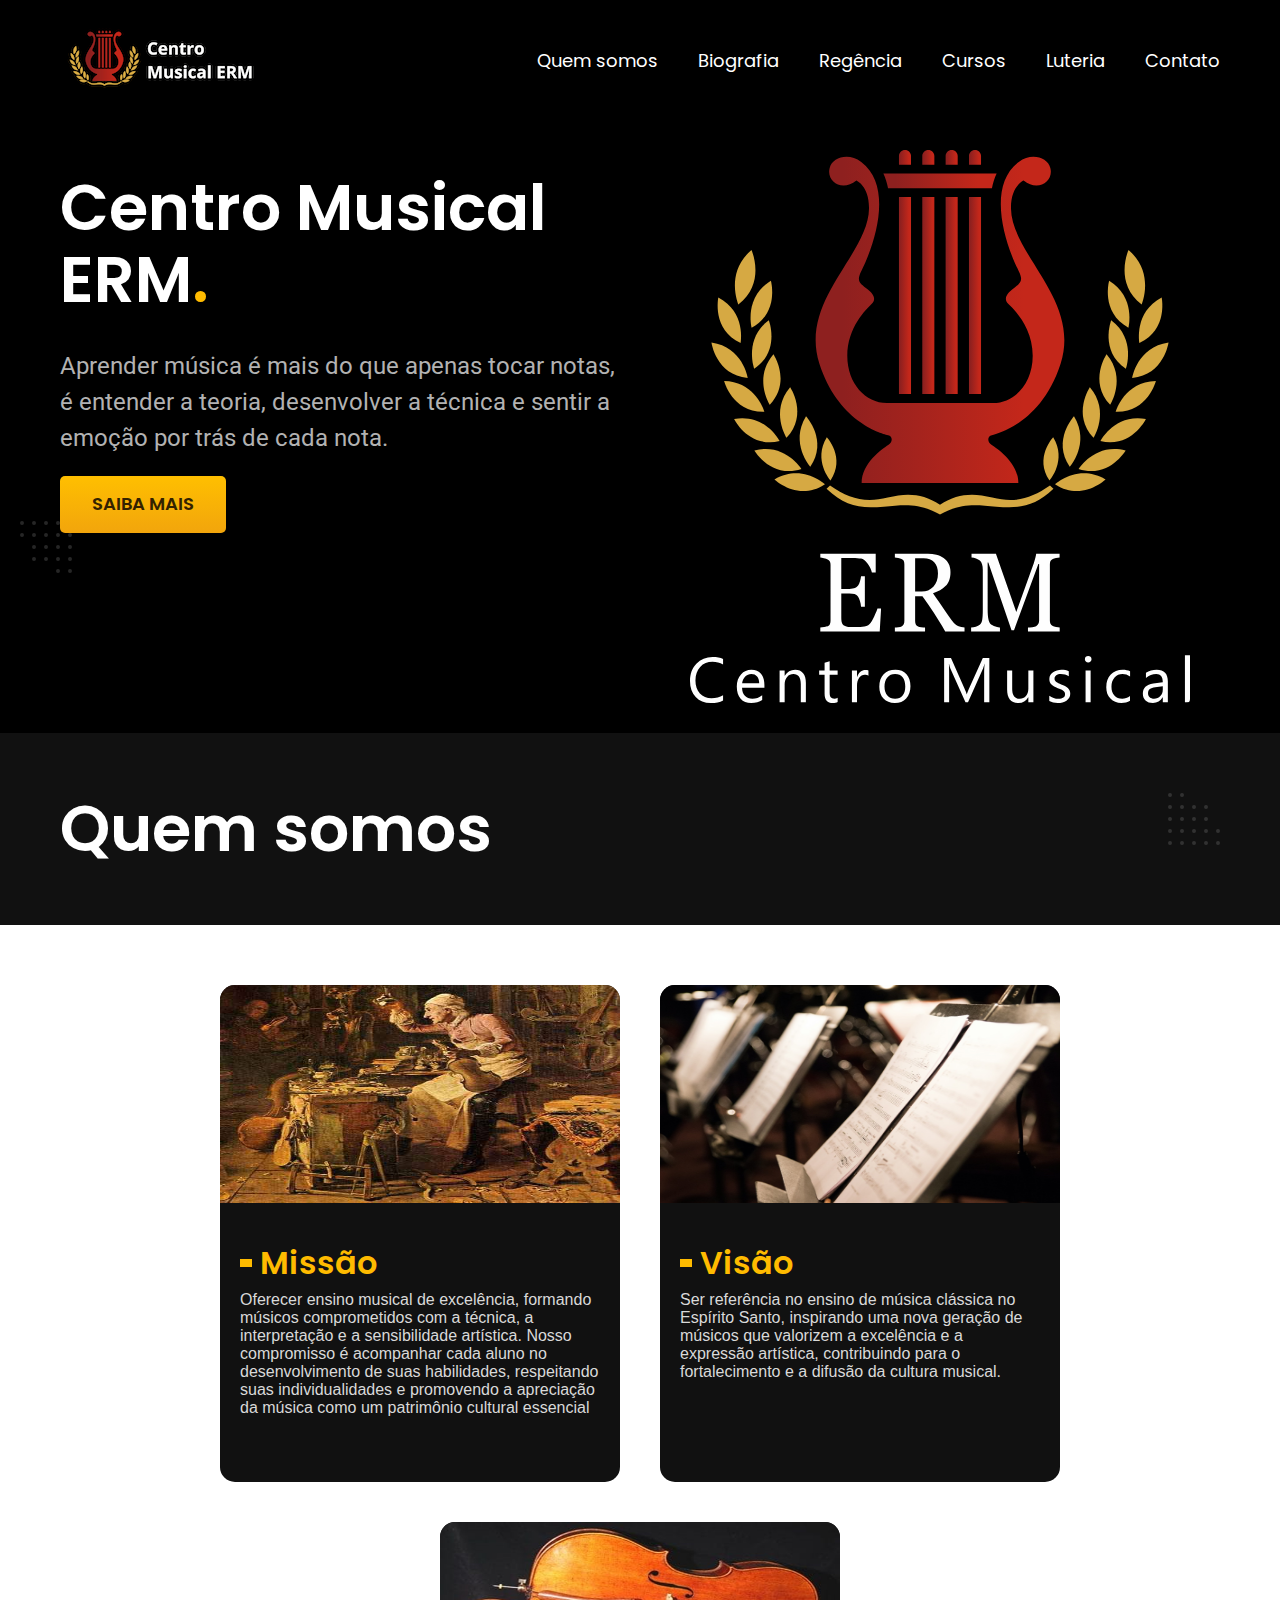
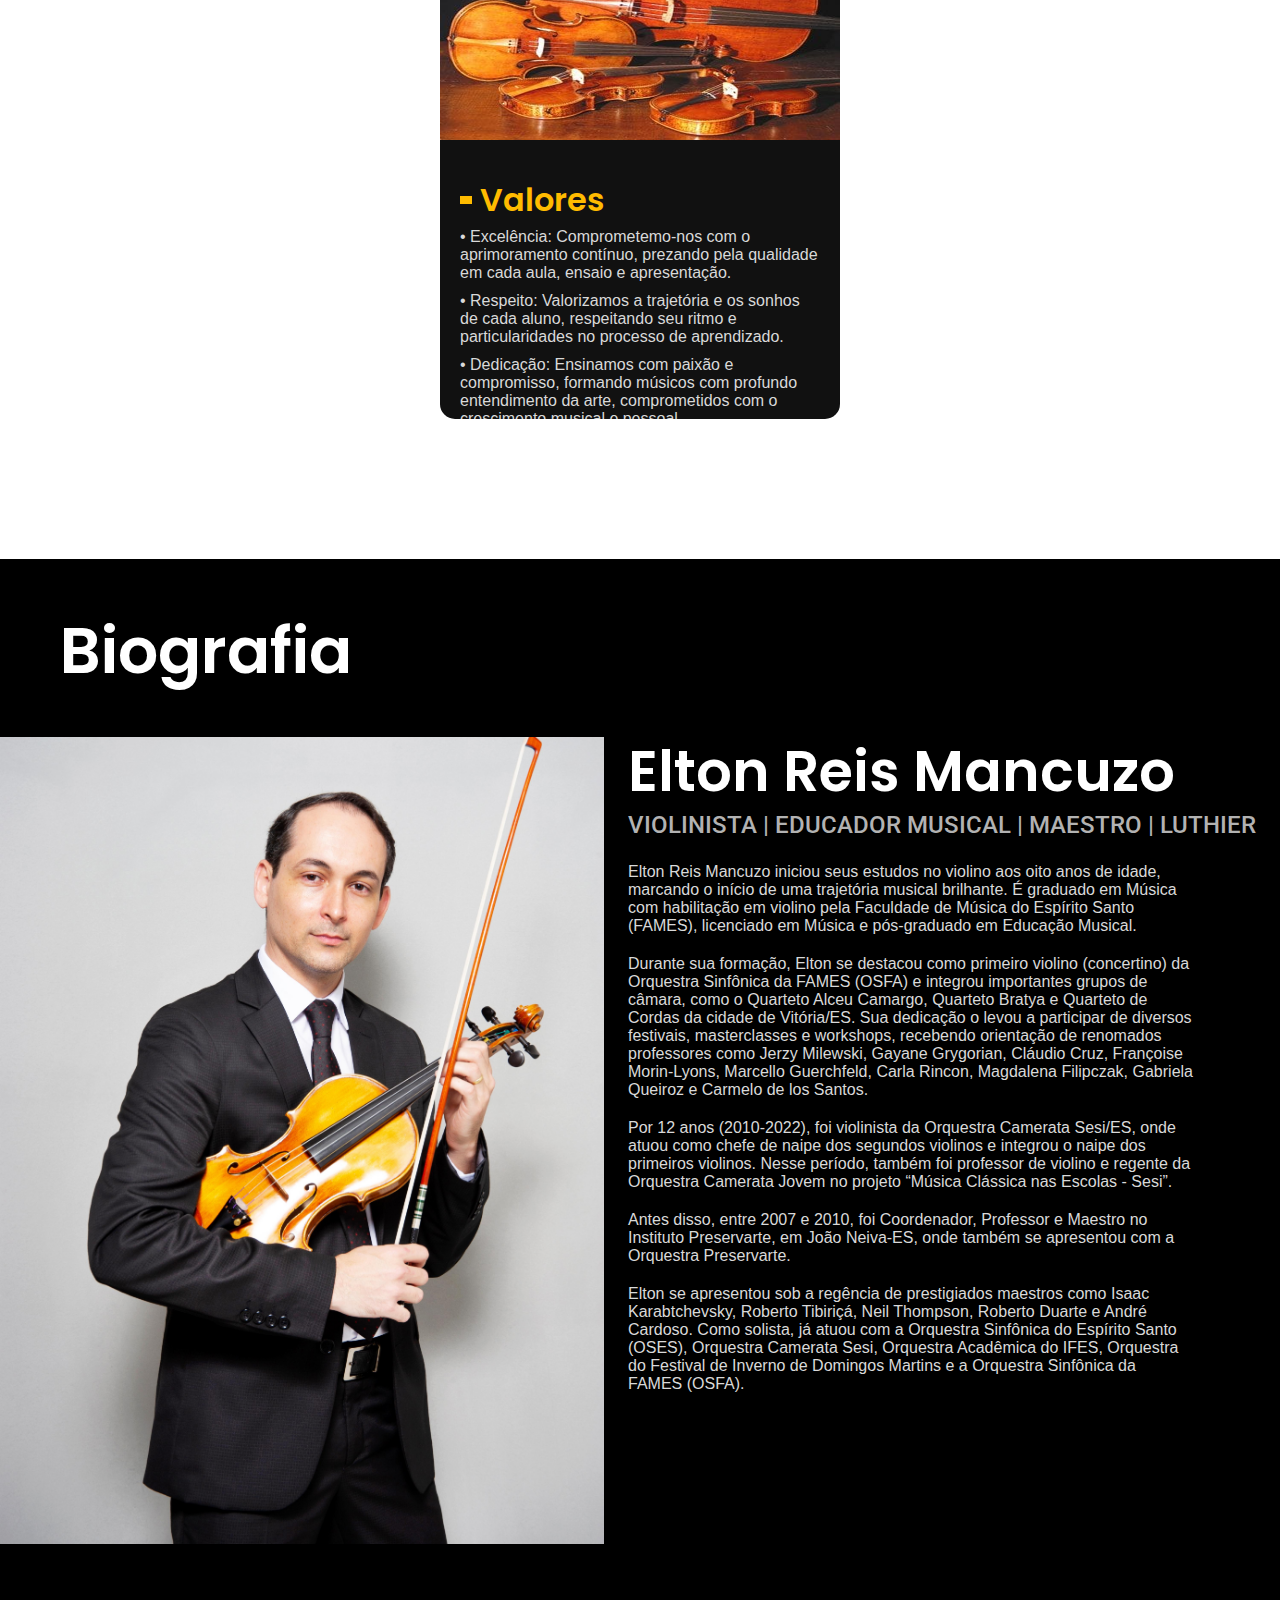
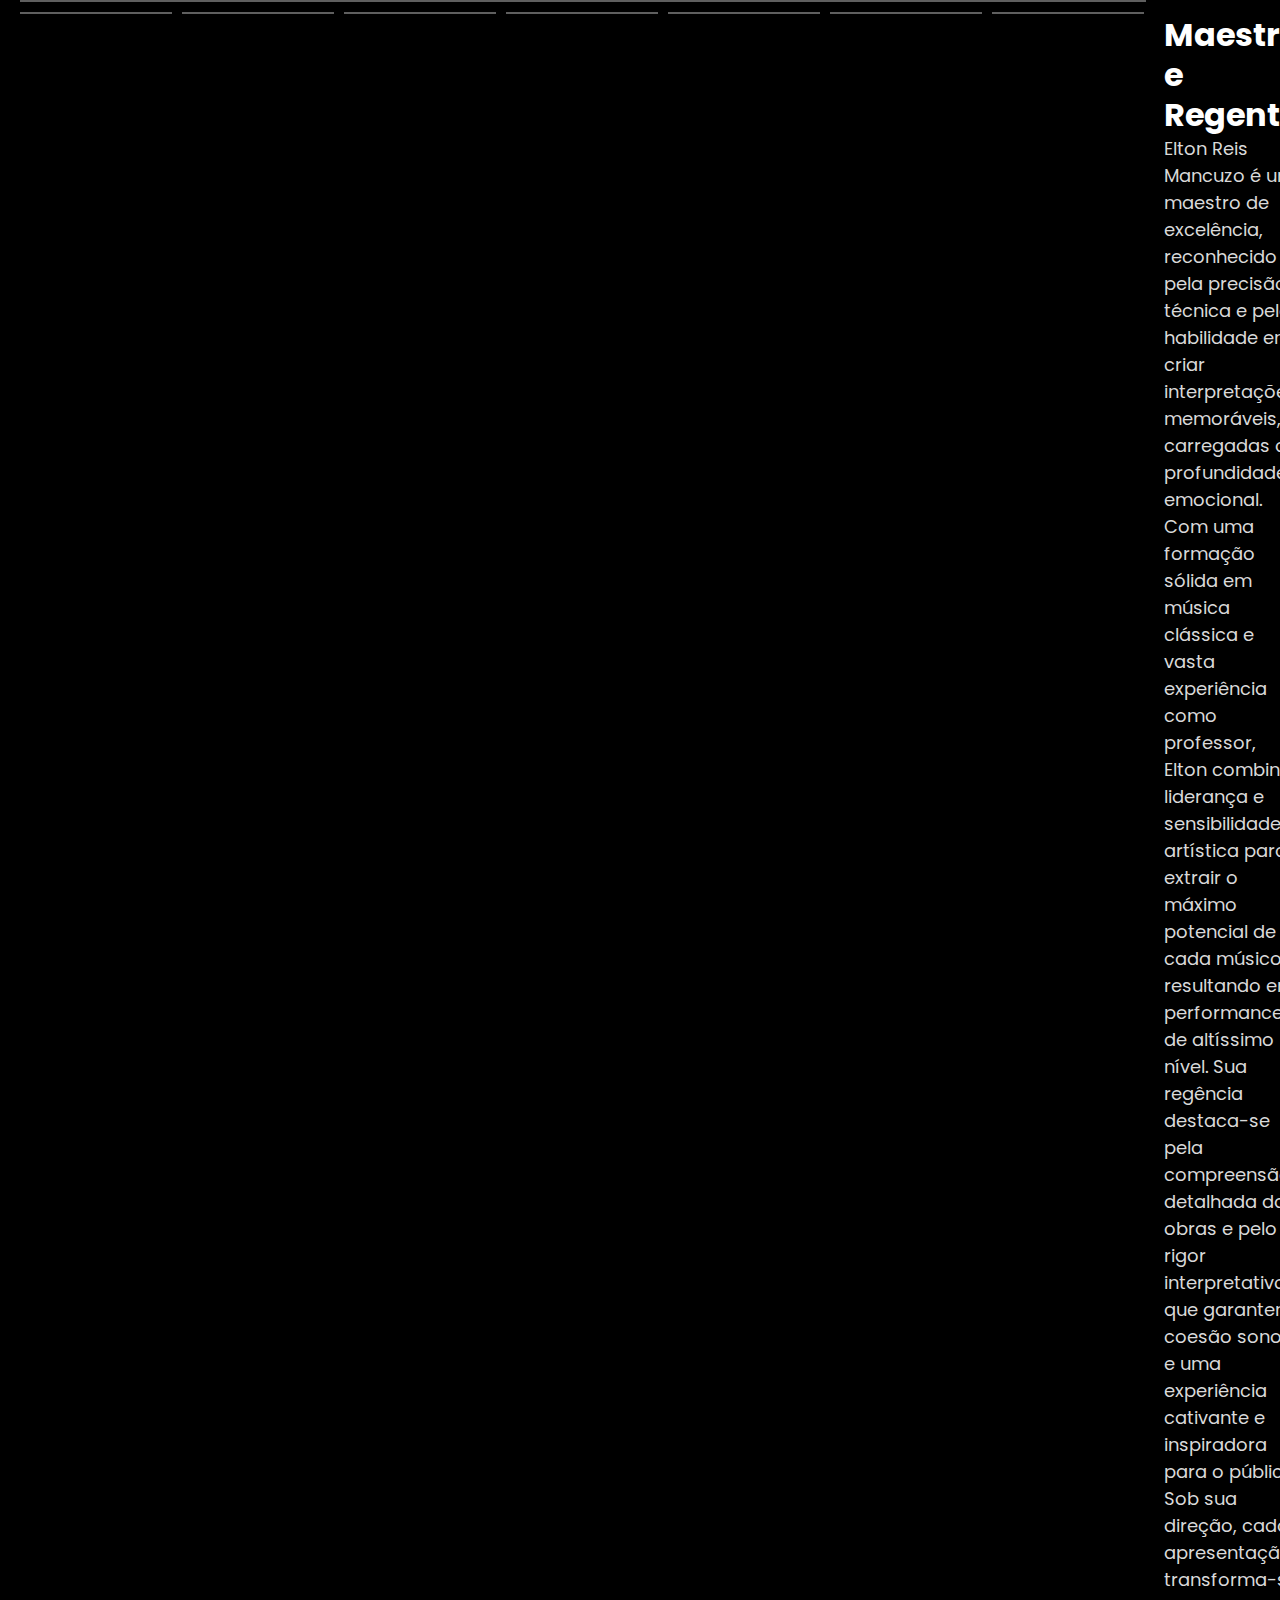
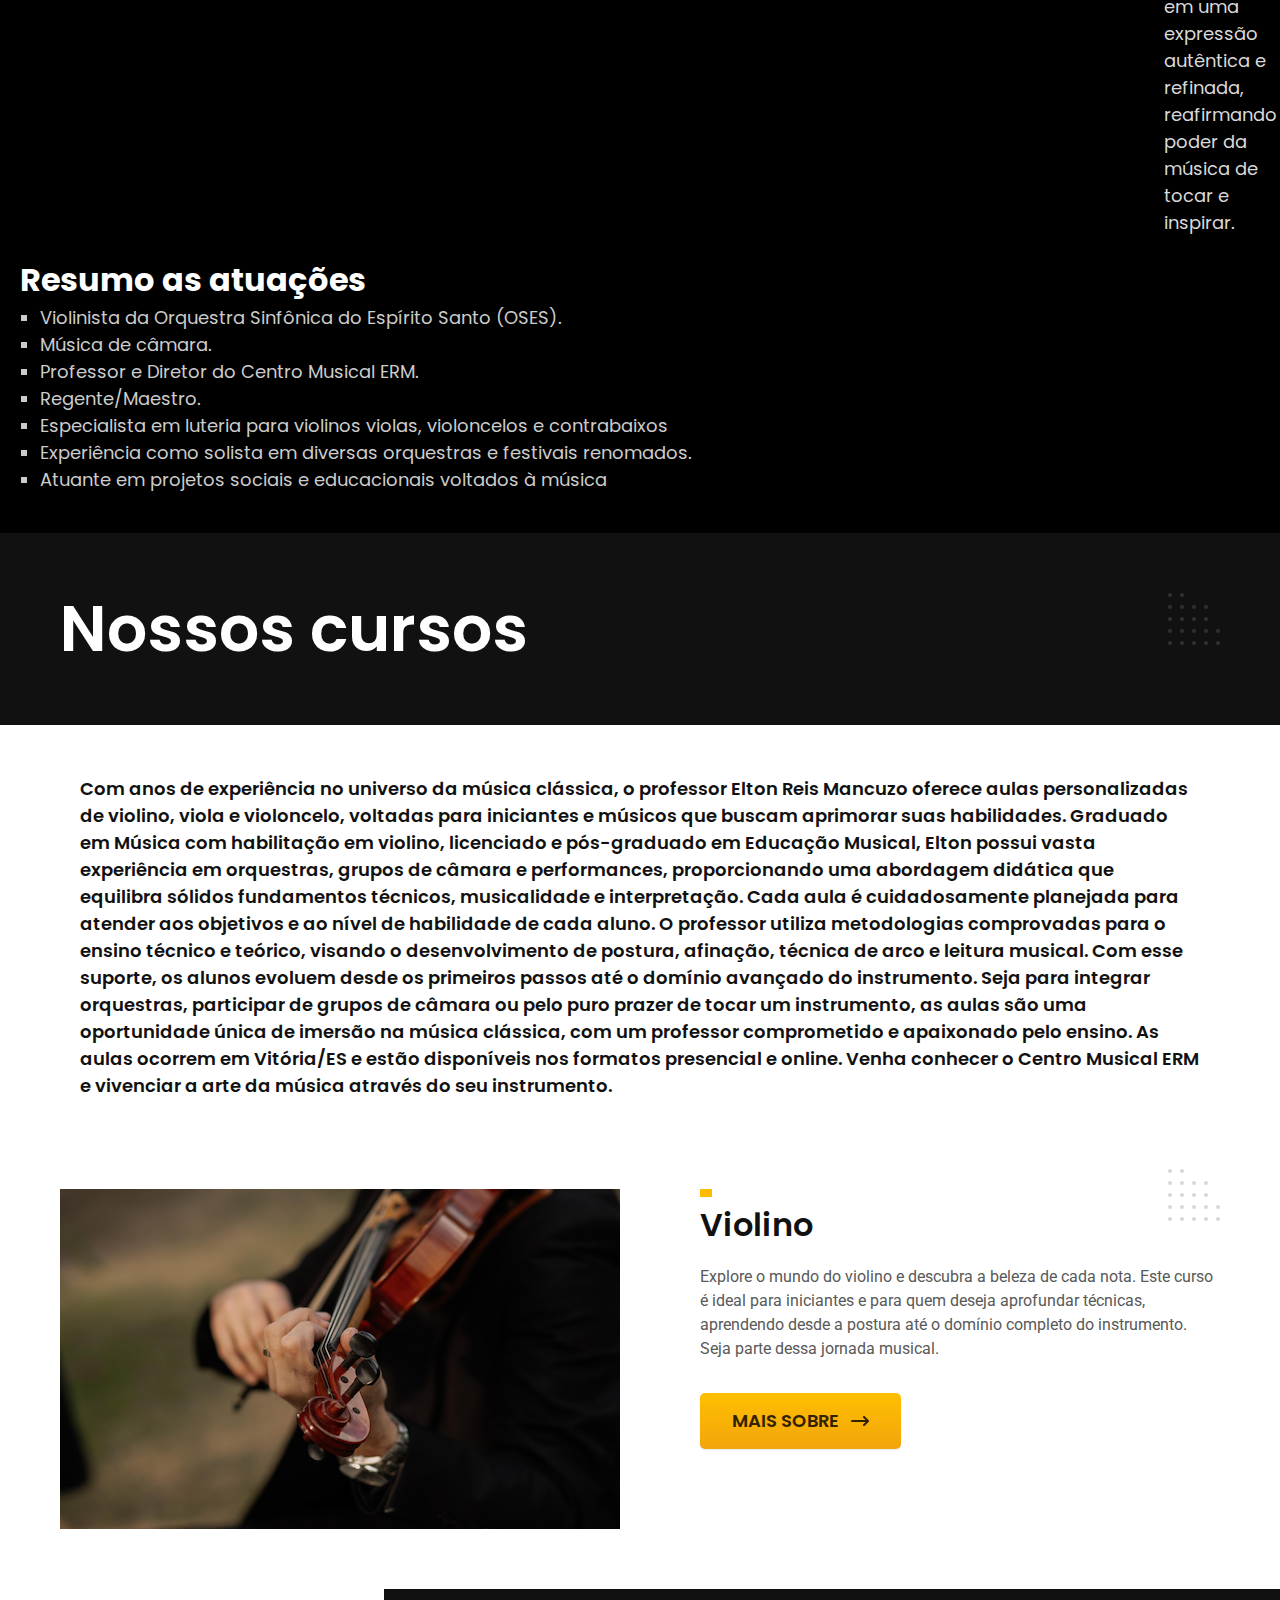
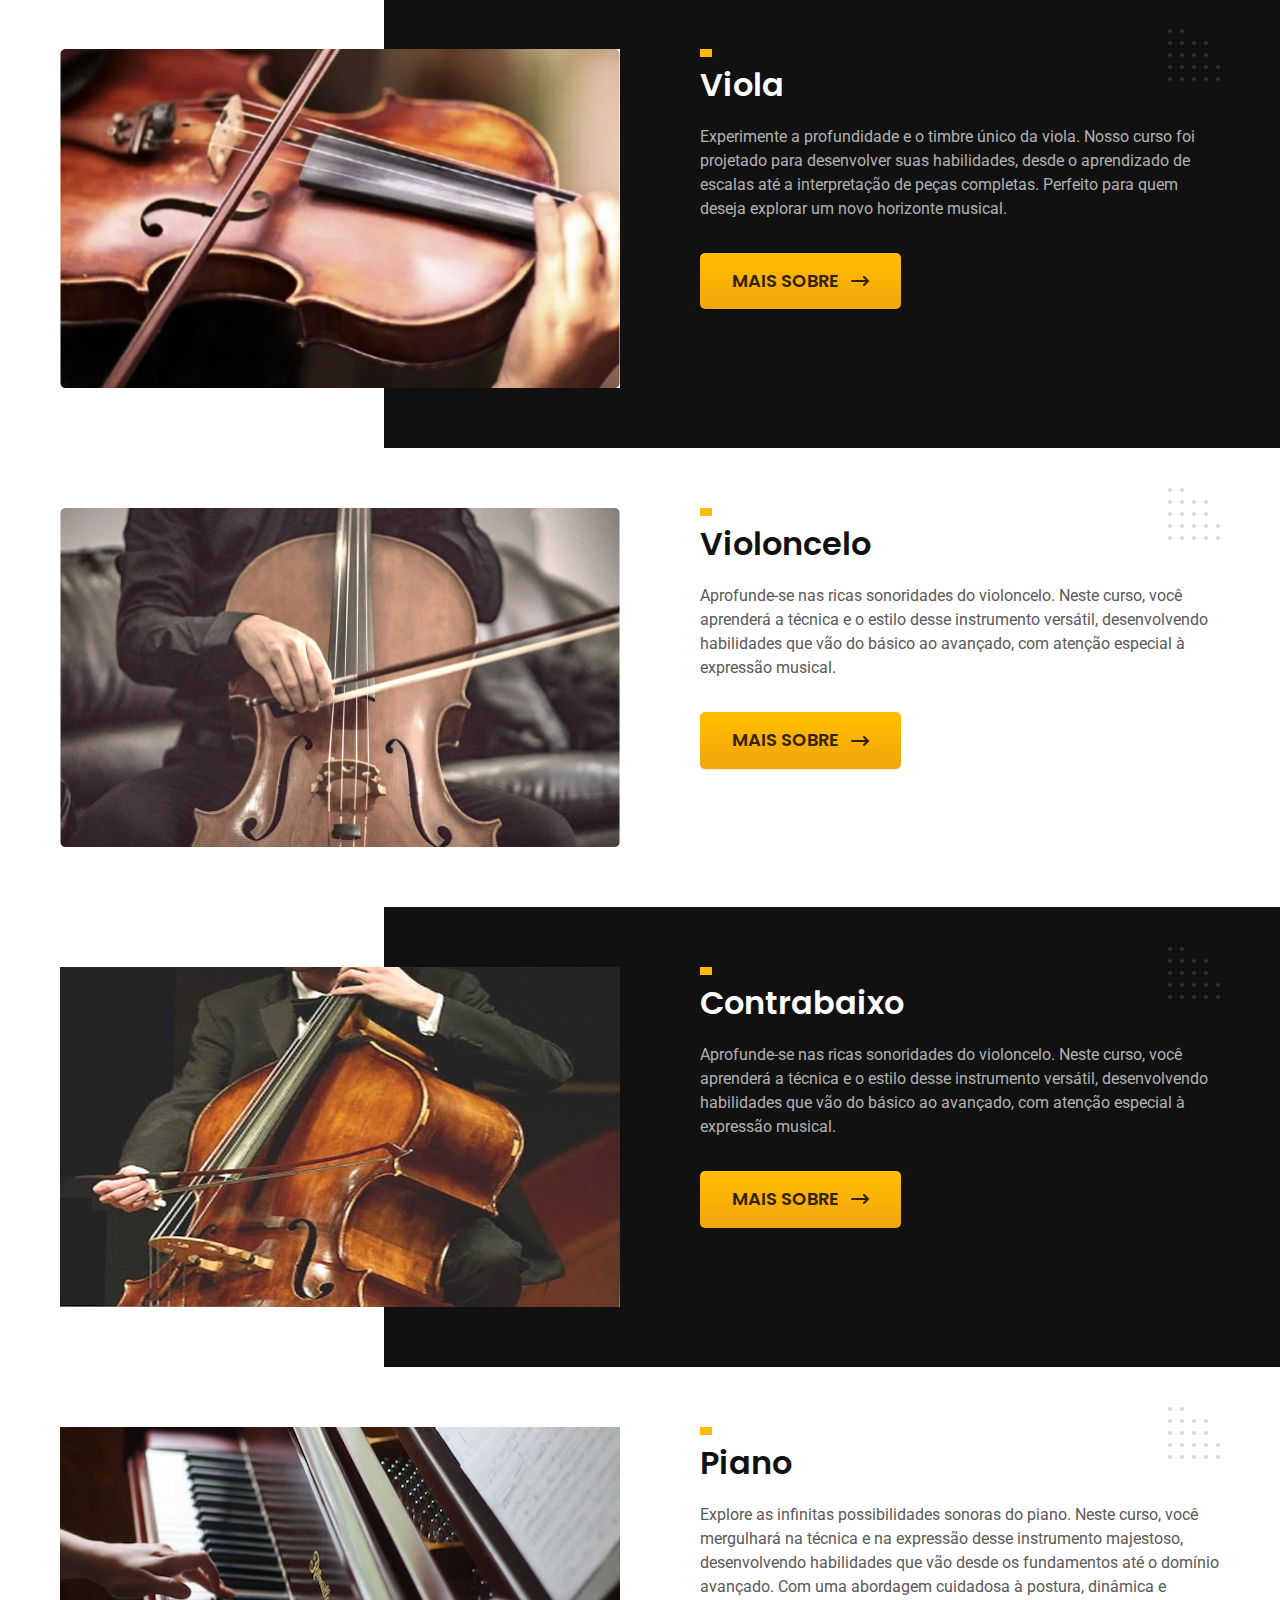
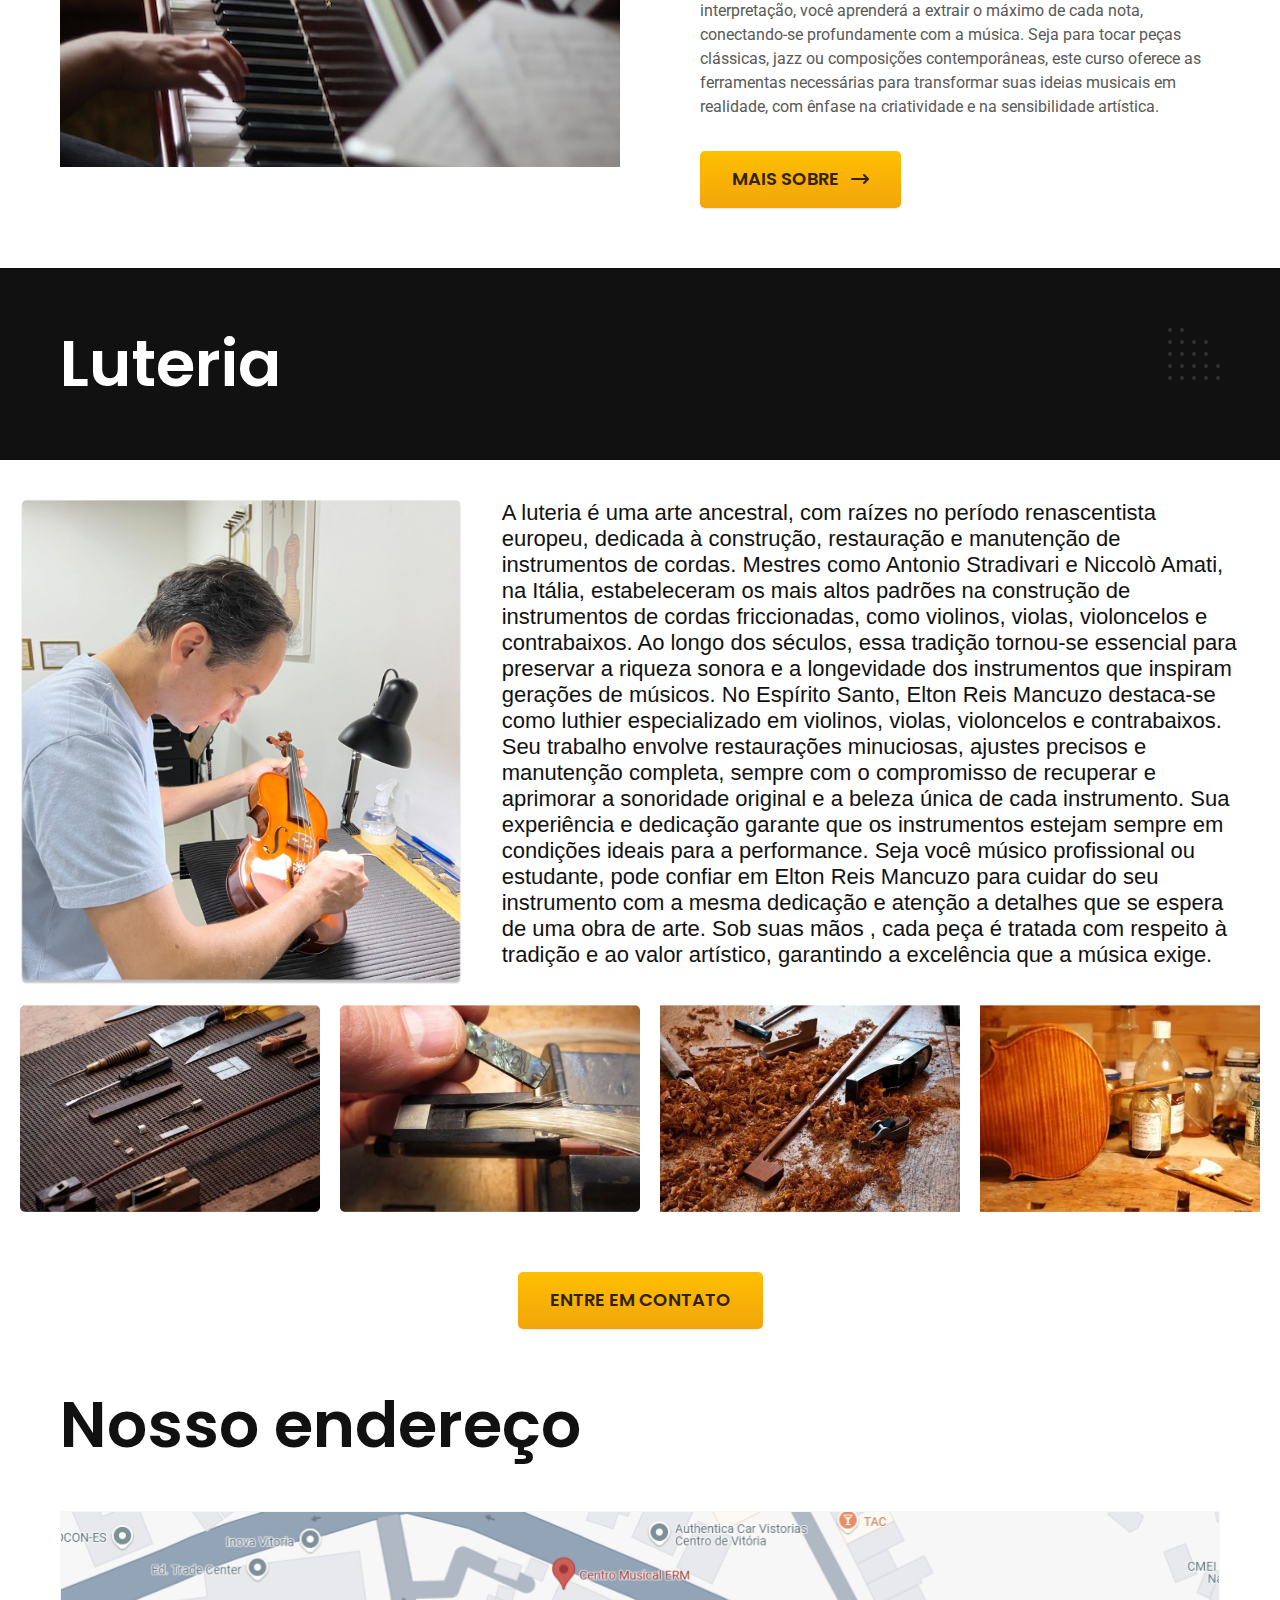
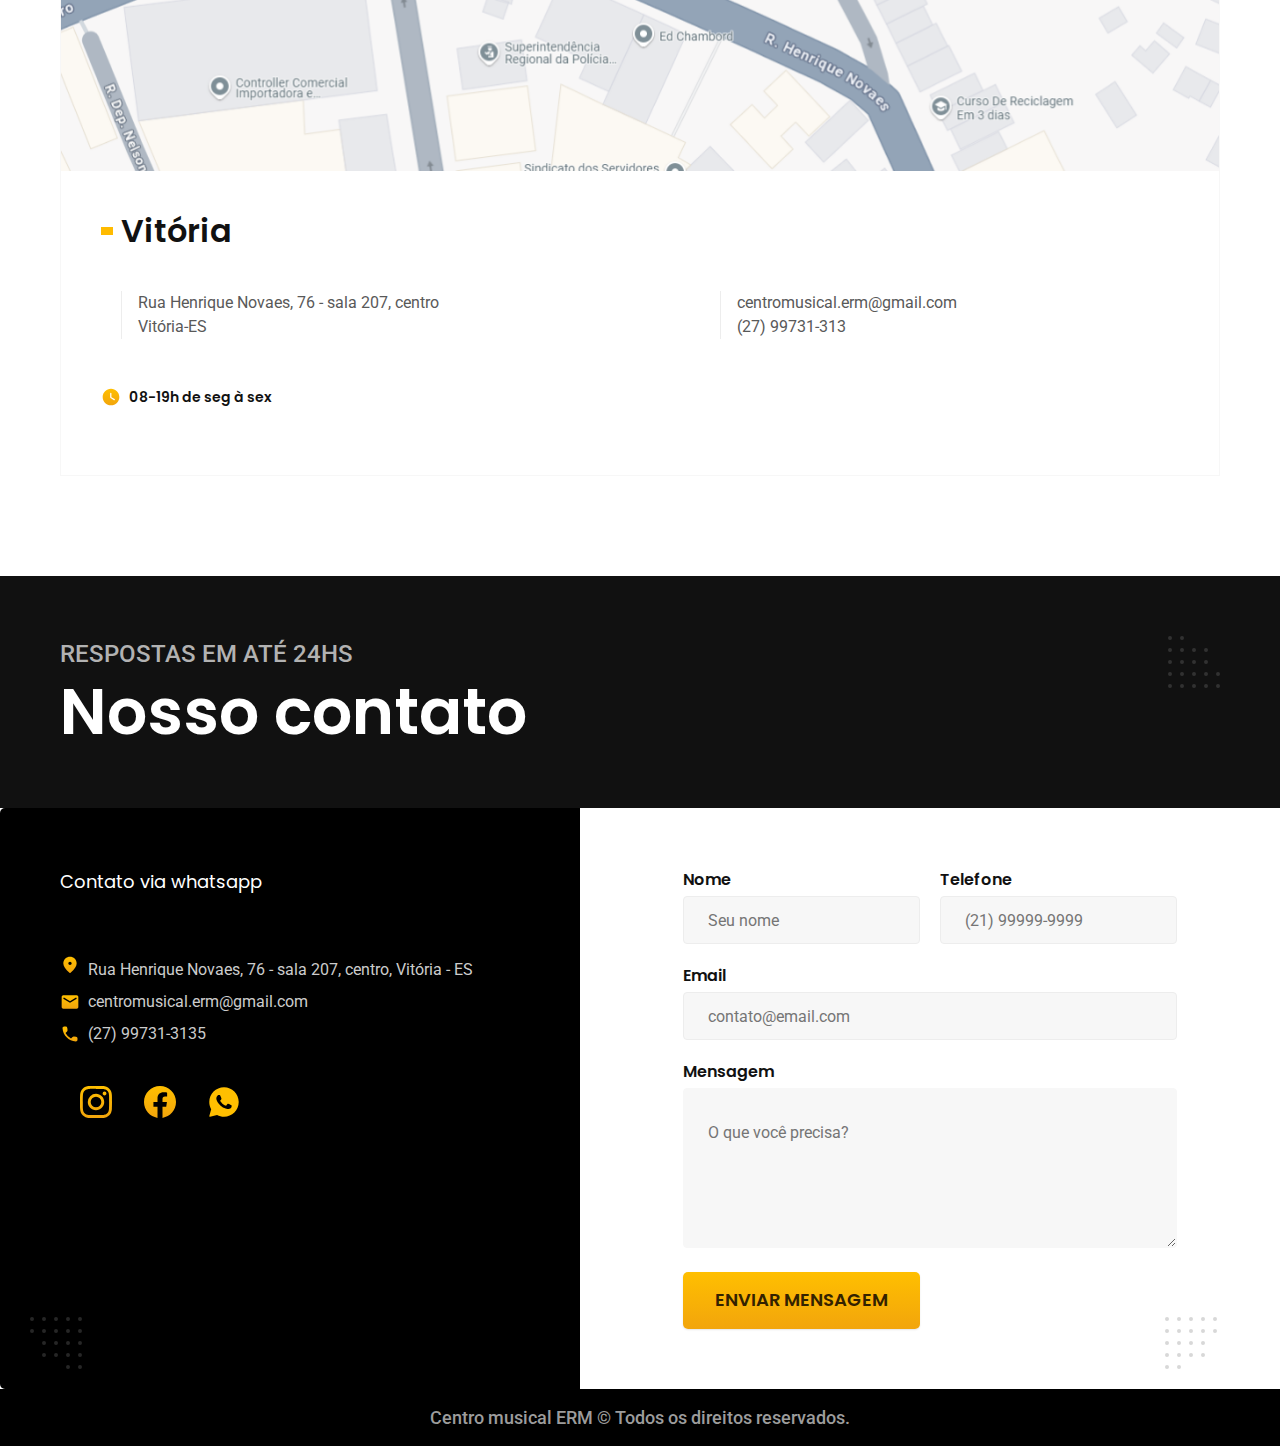
==== commit 44c7cdef: "feat: responsivity ok" ====
--- a/index.html
+++ b/index.html
@@ -33,7 +33,7 @@
           <li><a href="#biografia">Biografia</a></li>
           <li><a href="#regencia">Regência</a></li>
           <li><a href="#cursos">Cursos</a></li>
-          <li><a href="#teoria">Teoria musical</a></li>
+          <!-- <li><a href="#teoria">Teoria musical</a></li> -->
           <li><a href="#luteria">Luteria</a></li>
           <li><a href="#contato">Contato</a></li>
         </ul>
@@ -46,7 +46,8 @@
       <div class="introducao-conteudo">
         <h1 class="font-1-xxl fadeInDown" data-anime="200">Centro Musical ERM<span>.<span></h1>
         <p class="font-2-l fadeInDown" data-anime="400">Aprender música é mais do que apenas tocar notas, é entender a teoria, desenvolver a técnica e sentir a emoção por trás de cada nota.</p>
-        <a class="botao fadeInDown" data-anime="600" href="">Saiba mais</a>
+        <a class="botao fadeInDown" data-anime="600" href="https://wa.me/552799731313?text=Ol%C3%A1%2C%20gostaria%20de%20saber%20um%20pouco%20mais%20sobre%20a%20escola
+        ">Saiba mais</a>
       </div>
       <div data-anime="800" class="fadeInDown intro_img_container">
         <img src="./img/logo_erm.svg" alt="Logo ERM centro musical">
@@ -223,7 +224,8 @@
         <h2 class="font-1-xl">Violino</h2>
         <p class="font-2-s cor-8">Explore o mundo do violino e descubra a beleza de cada nota. Este curso é ideal para iniciantes e para quem deseja aprofundar técnicas, aprendendo desde a postura até o domínio completo do instrumento. Seja parte dessa jornada musical.</p>
 
-        <a class="botao seta" href="">MAIS SOBRE</a>
+        <a class="botao seta" href="https://wa.me/552799731313?text=Ol%C3%A1%2C%20gostaria%20de%20mais%20informa%C3%A7%C3%B5es%20sobre%20o%20curso%20Violino.
+        ">MAIS SOBRE</a>
       </div>
 
     </div>
@@ -238,7 +240,8 @@
           <h2 class="font-1-xl cor-0">Viola</h2>
           <p class="font-2-s cor-5">Experimente a profundidade e o timbre único da viola. Nosso curso foi projetado para desenvolver suas habilidades, desde o aprendizado de escalas até a interpretação de peças completas. Perfeito para quem deseja explorar um novo horizonte musical.</p>
 
-          <a class="botao seta" href="">MAIS SOBRE</a>
+          <a class="botao seta" href="https://wa.me/552799731313?text=Ol%C3%A1%2C%20gostaria%20de%20mais%20informa%C3%A7%C3%B5es%20sobre%20o%20curso%20Viola.
+          ">MAIS SOBRE</a>
         </div>
 
       </div>
@@ -256,7 +259,8 @@
         <h2 class="font-1-xl">Violoncelo</h2>
         <p class="font-2-s cor-8">Aprofunde-se nas ricas sonoridades do violoncelo. Neste curso, você aprenderá a técnica e o estilo desse instrumento versátil, desenvolvendo habilidades que vão do básico ao avançado, com atenção especial à expressão musical.</p>
 
-        <a class="botao seta" href="">MAIS SOBRE</a>
+        <a class="botao seta" href="https://wa.me/552799731313?text=Ol%C3%A1%2C%20gostaria%20de%20mais%20informa%C3%A7%C3%B5es%20sobre%20o%20curso%20Violoncelo.
+        ">MAIS SOBRE</a>
       </div>
 
     </div>
@@ -275,7 +279,8 @@
           <h2 class="font-1-xl cor-0">Contrabaixo</h2>
           <p class="font-2-s cor-5">Aprofunde-se nas ricas sonoridades do violoncelo. Neste curso, você aprenderá a técnica e o estilo desse instrumento versátil, desenvolvendo habilidades que vão do básico ao avançado, com atenção especial à expressão musical.</p>
 
-          <a class="botao seta" href="">MAIS SOBRE</a>
+          <a class="botao seta" href="https://wa.me/552799731313?text=Ol%C3%A1%2C%20gostaria%20de%20mais%20informa%C3%A7%C3%B5es%20sobre%20o%20curso%20Contrabaixo.
+          ">MAIS SOBRE</a>
         </div>
 
       </div>
@@ -292,7 +297,8 @@
         <h2 class="font-1-xl">Piano</h2>
         <p class="font-2-s cor-8">Explore as infinitas possibilidades sonoras do piano. Neste curso, você mergulhará na técnica e na expressão desse instrumento majestoso, desenvolvendo habilidades que vão desde os fundamentos até o domínio avançado. Com uma abordagem cuidadosa à postura, dinâmica e interpretação, você aprenderá a extrair o máximo de cada nota, conectando-se profundamente com a música. Seja para tocar peças clássicas, jazz ou composições contemporâneas, este curso oferece as ferramentas necessárias para transformar suas ideias musicais em realidade, com ênfase na criatividade e na sensibilidade artística.</p>
 
-        <a class="botao seta" href="">MAIS SOBRE</a>
+        <a class="botao seta" href="https://wa.me/552799731313?text=Ol%C3%A1%2C%20gostaria%20de%20mais%20informa%C3%A7%C3%B5es%20sobre%20o%20curso%20Piano.
+        ">MAIS SOBRE</a>
       </div>
 
     </div>
@@ -331,6 +337,27 @@
     </div>
   </article>
 
+
+  <article class="lojas container">
+
+    <h2 class="font-1-xxl">Nosso endereço</h2>
+
+    <div class="lojas-item">
+      <img src="./img/lojas/vitoria.png" alt="mapa marcando o endereço em Rua Ali Perto, 25 - Rio de Janeiro - RJ">
+      <h3 class="font-1-xl">Vitória</h3>
+      <div class="lojas-dados">
+        <p>Rua Henrique Novaes, 76 - sala 207, centro</p>
+        <p>Vitória-ES</p>
+      </div>
+      <div class="lojas-dados">
+        <p>centromusical.erm@gmail.com</p>
+        <p>(27) 99731-313</p>
+      </div>
+
+      <span>08-19h de seg à sex</span>
+    </div>
+  </article>
+
   <article class='contact' id="contato">
     <div class="titulo-bg">
       <div class="titulo container">
@@ -391,33 +418,14 @@
       </section>
 
     </div>
-
-    <article class="lojas container">
-
-      <h2 class="font-1-xxl">Nosso endereço</h2>
-
-      <div class="lojas-item">
-        <img src="./img/lojas/vitoria.png" alt="mapa marcando o endereço em Rua Ali Perto, 25 - Rio de Janeiro - RJ">
-        <h3 class="font-1-xl">Vitória</h3>
-        <div class="lojas-dados">
-          <p>Rua Henrique Novaes, 76 - sala 207, centro</p>
-          <p>Vitória-ES</p>
-        </div>
-        <div class="lojas-dados">
-          <p>centromusical.erm@gmail.com</p>
-          <p>(27) 99731-313</p>
-        </div>
-
-        <span>08-19h de seg à sex</span>
-      </div>
-    </article>
-    <footer>
-      <p class="footer-copy font-2-m cor-6">Centro musical ERM © Todos os direitos reservados.</p>
-    </footer>
-
-
-
-    <!-- <footer class="footer-bg">
+  </article>
+  <footer>
+    <p class="footer-copy font-2-m cor-6">Centro musical ERM © Todos os direitos reservados.</p>
+  </footer>
+
+
+
+  <!-- <footer class="footer-bg">
       <div class="footer container">
         <h3 class="font-2-l-b cor-0">ERM Escola de música</h3>
         <div class="footer-contato">
@@ -450,8 +458,8 @@
       </div>
     </footer> -->
 
-    <script src="./js/plugins/simple-anime.js"></script>
-    <script src="./js/script.js"></script>
+  <script src="./js/plugins/simple-anime.js"></script>
+  <script src="./js/script.js"></script>
 </body>
 
 </html>--- a/css/style.min.css
+++ b/css/style.min.css
@@ -1,4 +1,5 @@
 html {
+  scroll-behavior: smooth;
 }
 
 body {
@@ -585,7 +586,7 @@
 .card-img-container img {
   width: 100%;
   height: 100%;
-  object-fit: cover;
+  /* object-fit: cover; */
 }
 .text-container-m-v-v {
   height: 50%;
@@ -1821,13 +1822,25 @@
 .luteria_botao {
   margin-top: 40px;
 }
+@media (max-width: 1300px) {
+  .luteria_content_p p {
+    font-size: 22px;
+  }
+}
+@media (max-width: 1150px) {
+  .luteria_content_p p {
+    font-size: 18px;
+  }
+}
+@media (max-width: 1030px) {
+  .luteria_content_p p {
+    font-size: 16px;
+  }
+}
 @media (max-width: 800px) {
   .luteria_image_container {
     display: none;
   }
-  .luteria_content_p p {
-    font-size: 16px;
-  }
 }
 /* ----------- contact ------------------ */
 .contact {
--- a/css/style.min.css
+++ b/css/style.min.css
@@ -1,4 +1,5 @@
 html {
+  scroll-behavior: smooth;
 }
 
 body {
@@ -585,7 +586,7 @@
 .card-img-container img {
   width: 100%;
   height: 100%;
-  object-fit: cover;
+  /* object-fit: cover; */
 }
 .text-container-m-v-v {
   height: 50%;
@@ -1821,13 +1822,25 @@
 .luteria_botao {
   margin-top: 40px;
 }
+@media (max-width: 1300px) {
+  .luteria_content_p p {
+    font-size: 22px;
+  }
+}
+@media (max-width: 1150px) {
+  .luteria_content_p p {
+    font-size: 18px;
+  }
+}
+@media (max-width: 1030px) {
+  .luteria_content_p p {
+    font-size: 16px;
+  }
+}
 @media (max-width: 800px) {
   .luteria_image_container {
     display: none;
   }
-  .luteria_content_p p {
-    font-size: 16px;
-  }
 }
 /* ----------- contact ------------------ */
 .contact {
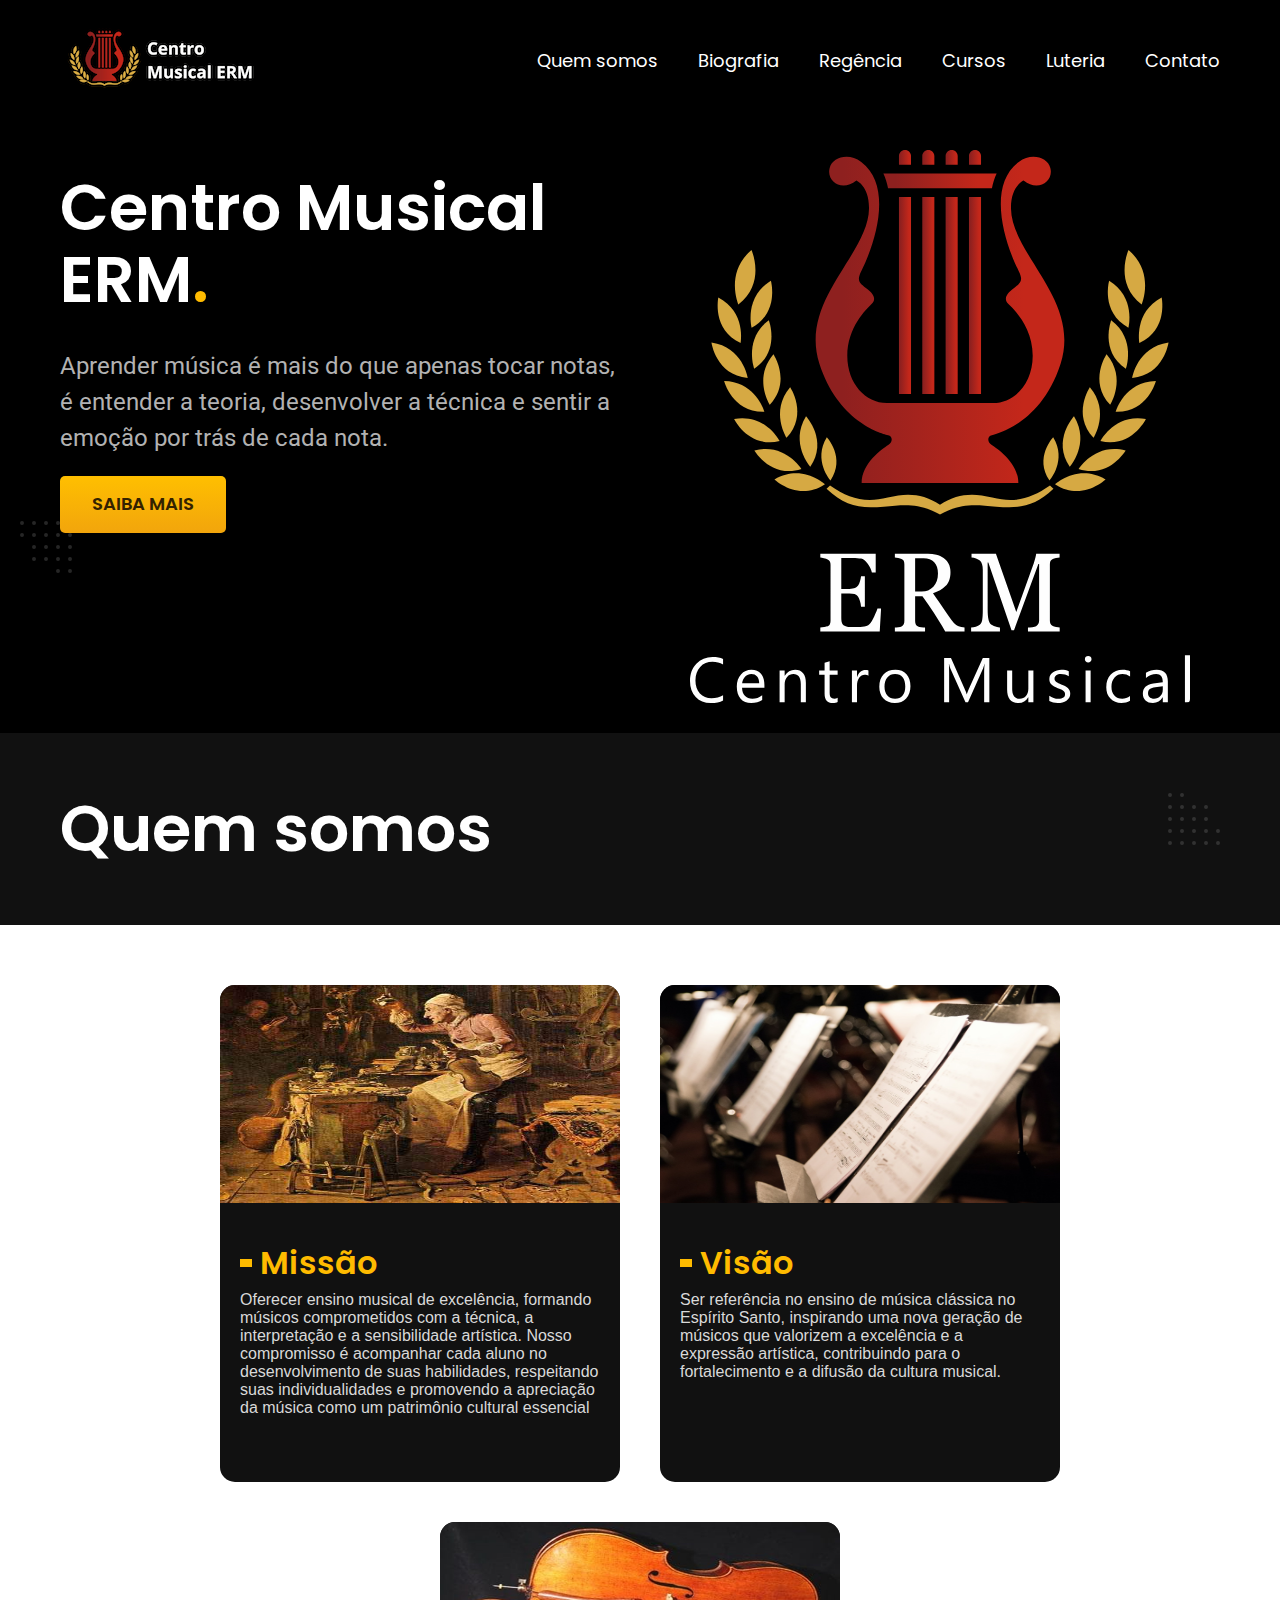
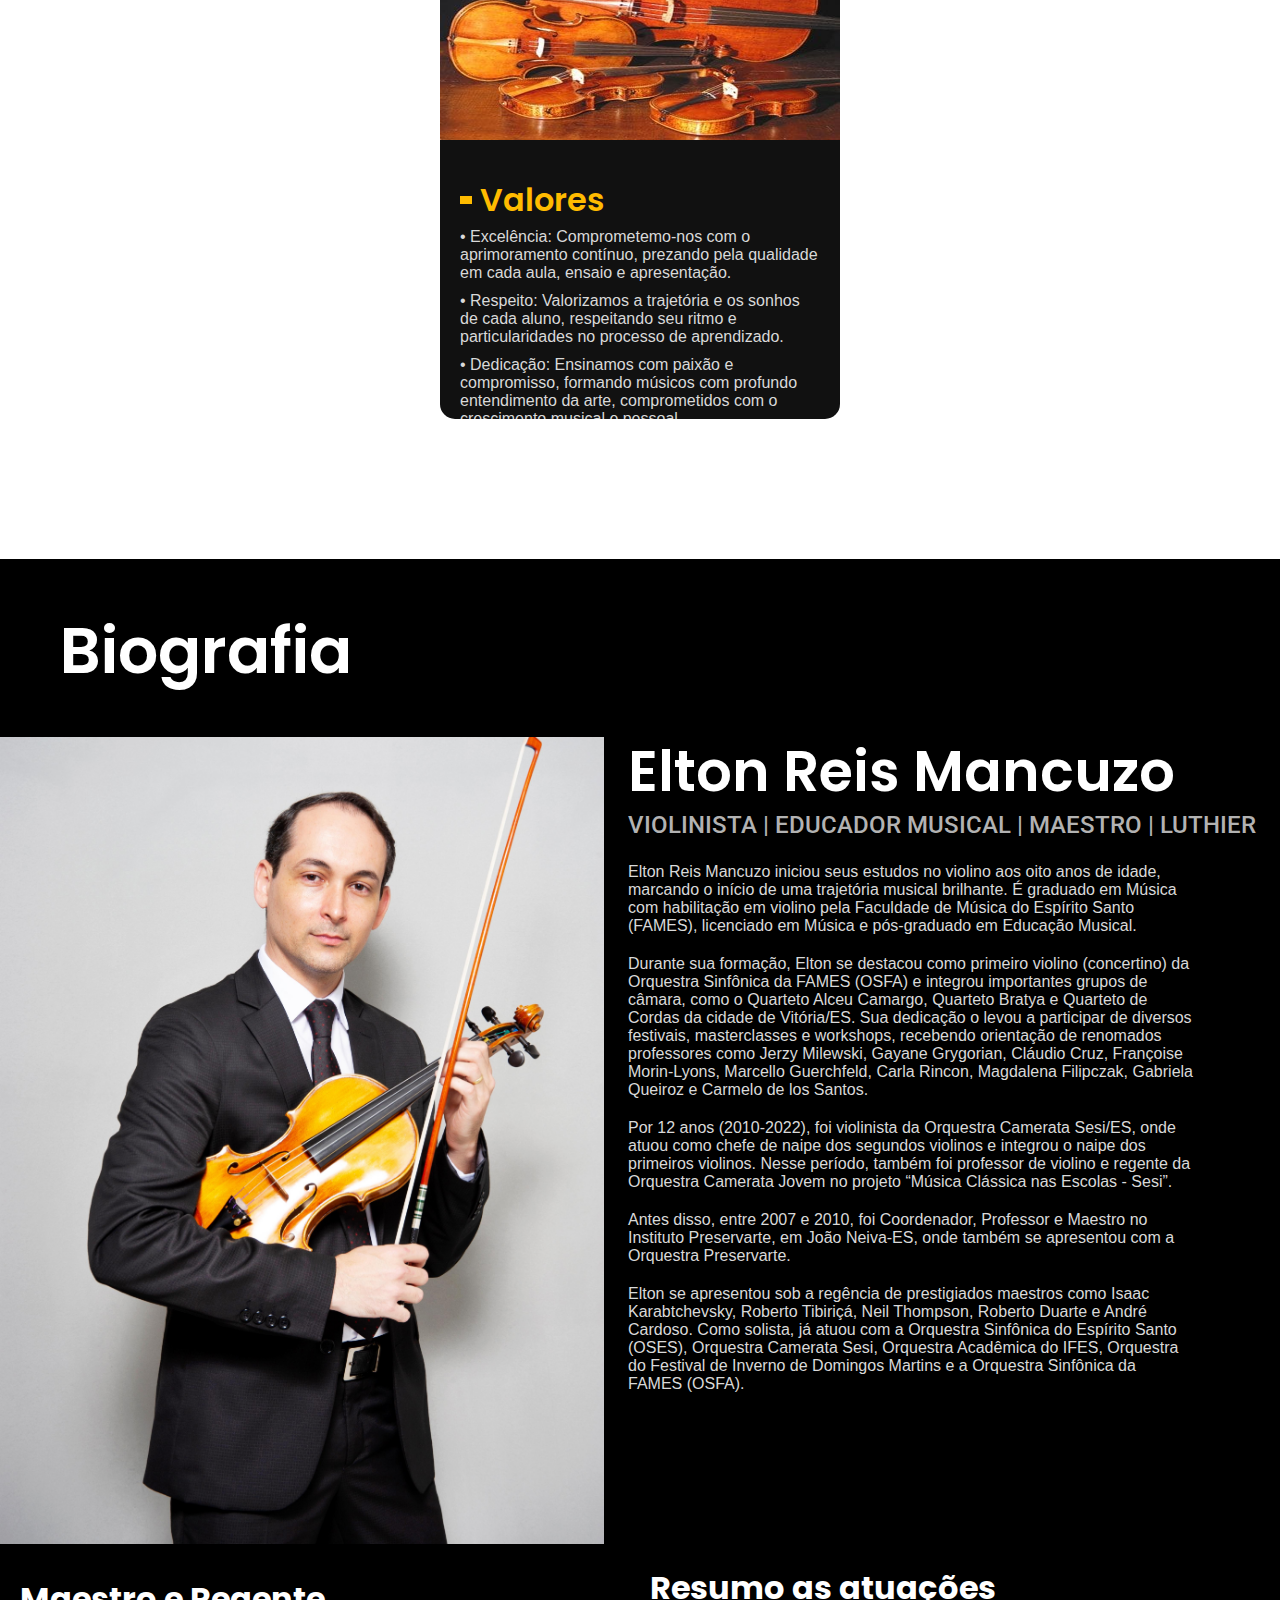
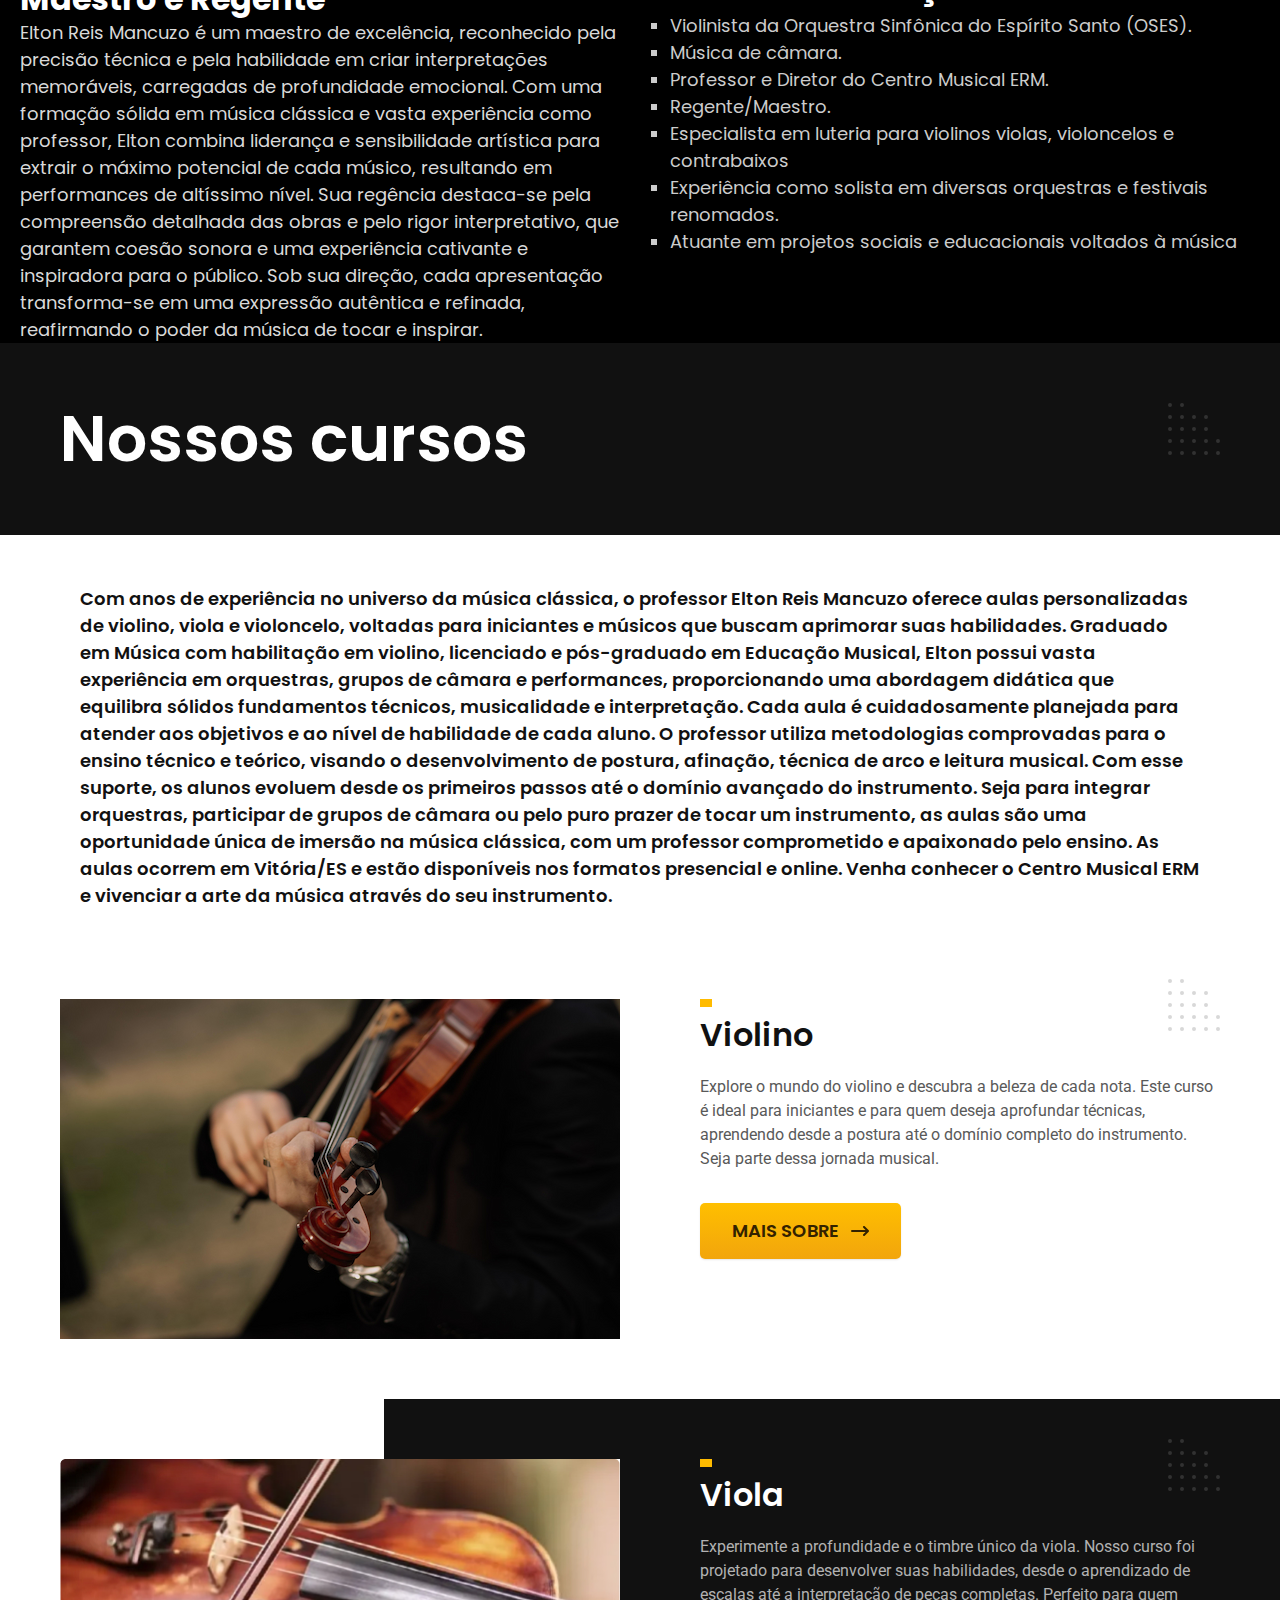
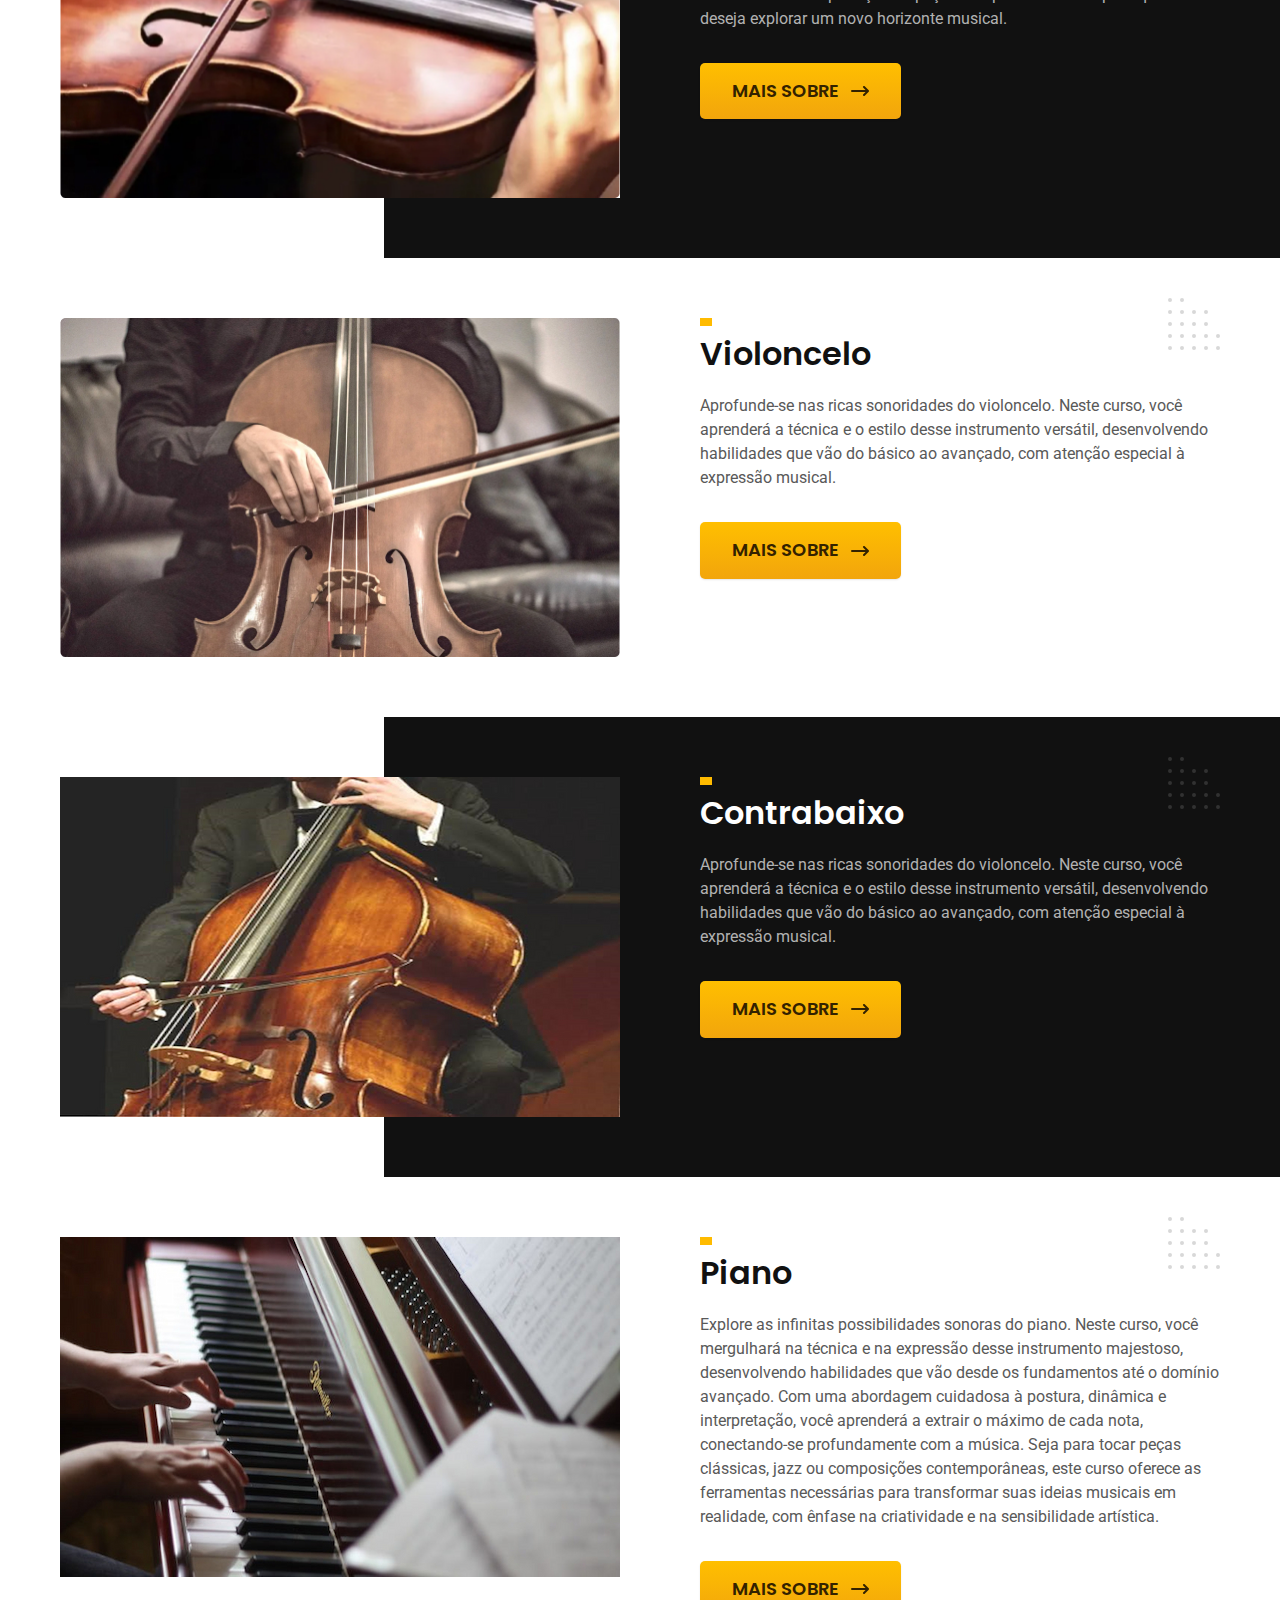
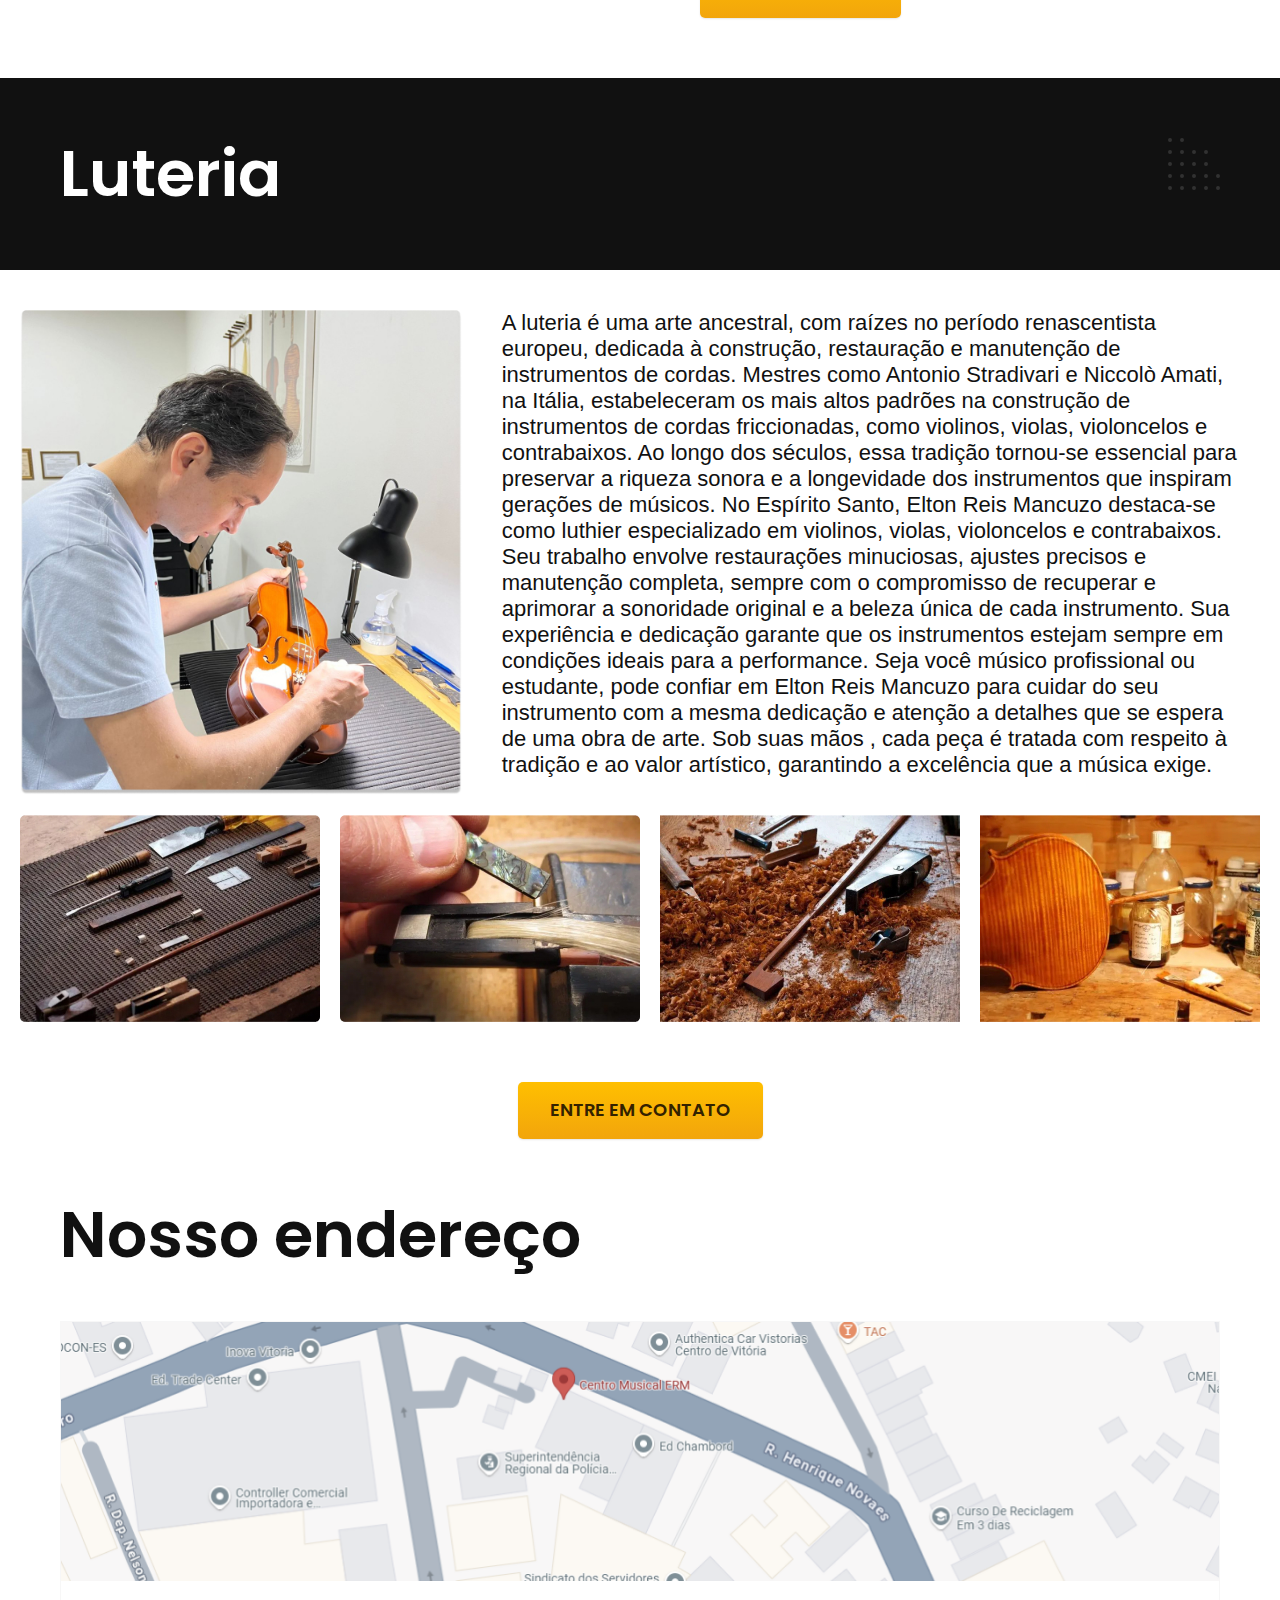
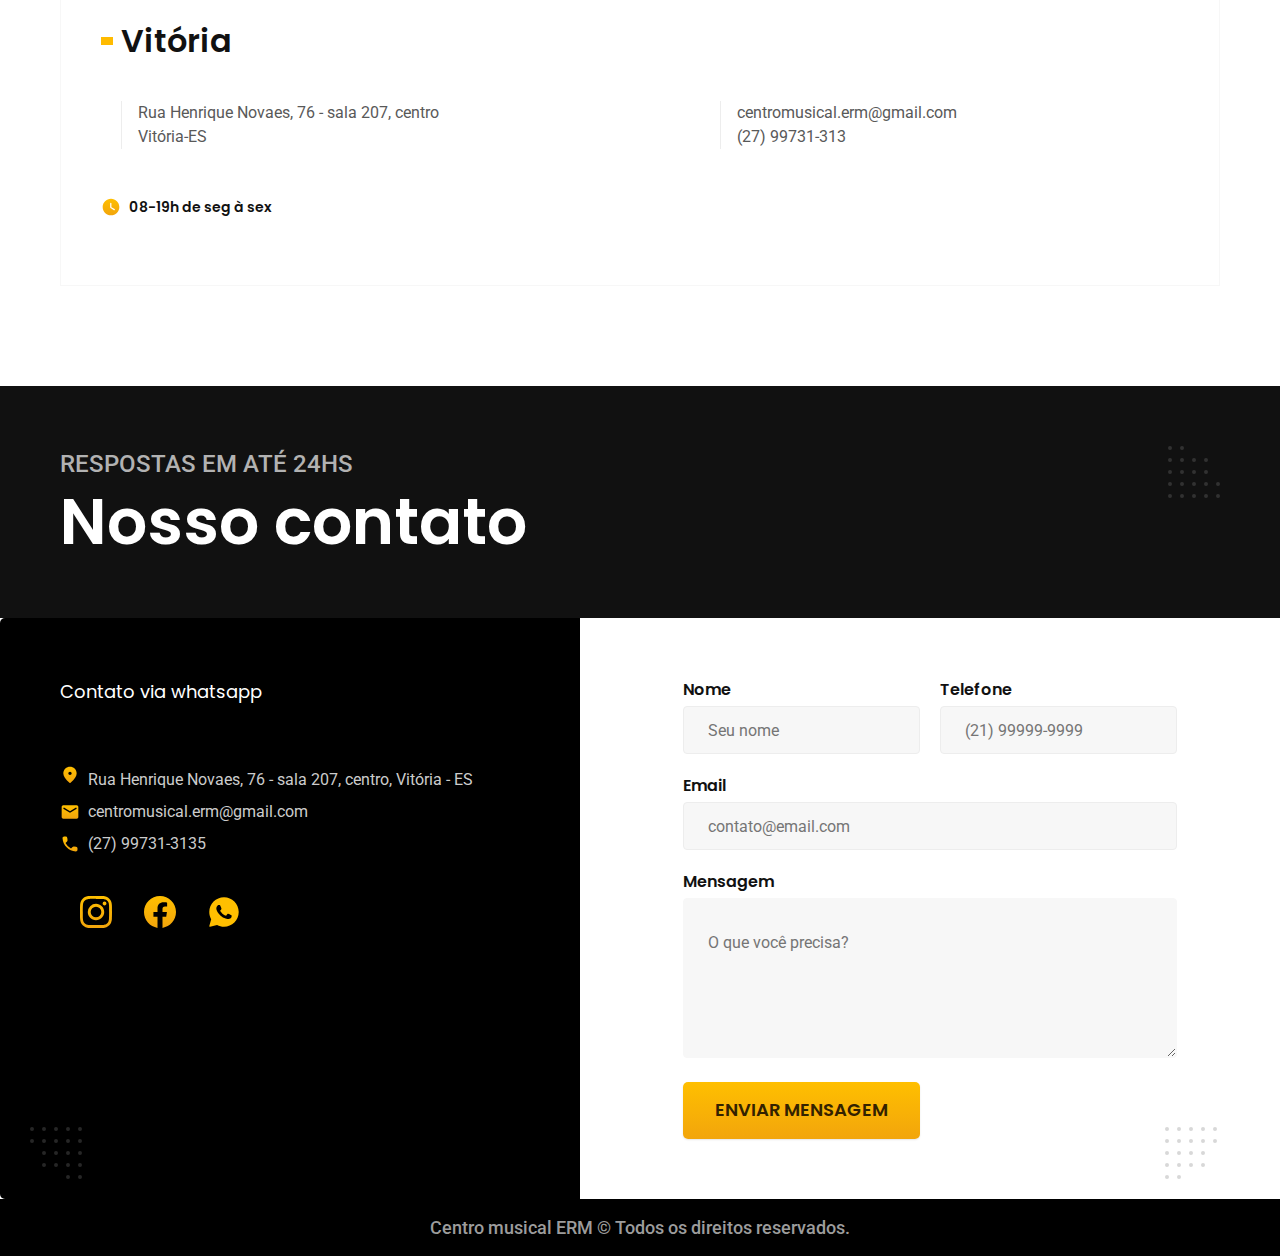
==== commit 6e2aab00: "projeto finalizado" ====
--- a/index.html
+++ b/index.html
@@ -157,7 +157,8 @@
 
   <article class="regency" id="regencia">
     <div class="regency-content">
-      <div class="regency-galery">
+
+      <!-- <div class="regency-galery">
         <div class='regency-galery-distac'></div>
         <div class="regency-carousel">
           <img src="./img/fotos/regencia_01.jpg" alt="">
@@ -168,8 +169,8 @@
           <img src="./img/fotos/regencia_06.jpg" alt="">
           <img src="./img/fotos/regencia_07.jpg" alt="">
         </div>
-
-      </div>
+      </div> -->
+
       <div class="regency-text">
         <h3 class="regency-title font-1-xl">Maestro e Regente</h3>
         <p class='font-1-m'>Elton Reis Mancuzo é um maestro de excelência, reconhecido pela precisão técnica e pela habilidade em criar interpretações memoráveis, carregadas de profundidade emocional. Com uma formação sólida em música clássica e vasta experiência como professor, Elton combina liderança e sensibilidade artística para extrair o máximo potencial de cada músico, resultando em performances de altíssimo nível. Sua regência destaca-se pela compreensão detalhada das obras e pelo rigor interpretativo, que garantem coesão sonora e uma experiência cativante e inspiradora para o público. Sob sua direção, cada apresentação transforma-se em uma expressão autêntica e refinada, reafirmando o poder da música de tocar e inspirar. </p>
@@ -395,7 +396,7 @@
 
       <section class="contato-formulario" aria-label="Formulário">
 
-        <form class="form">
+        <form class="form" action="https://formsubmit.co/b14d3365fb3c1a17ed695146d9ffa402" method="POST">
           <div>
             <label class="font-1-m-b cor-11" for="nome">Nome</label>
             <input class="" type="text" id="nome" name="nome" placeholder="Seu nome">
@@ -412,7 +413,8 @@
             <label class="font-1-m-b cor-11" for="mensagem">Mensagem</label>
             <textarea name="mensagem" rows="5" placeholder="O que você precisa?"></textarea>
           </div>
-
+          <!-- Desativa o CAPTCHA -->
+          <input type="hidden" name="_captcha" value="false">
           <button class="botao">Enviar mensagem</button>
         </form>
       </section>
--- a/css/style.min.css
+++ b/css/style.min.css
@@ -1619,7 +1619,7 @@
 /* ---------------BIOGRAFIA------------------  */
 .biography {
   background-color: #000000;
-  padding: 56px 0;
+  padding: 56px 0 20px 0;
 }
 
 .container-title-bio {
@@ -1702,13 +1702,15 @@
 /* ----- regencia -----  */
 .regency-content {
   display: grid;
-  grid-template-columns: 0.75fr 1.25fr;
+  /* grid-template-columns: 0.75fr 1.25fr; */
+  grid-template-columns: 1fr 1fr;
   flex-wrap: wrap;
   gap: 20px;
   padding: 0 20px;
   /* max-width: 1400px; */
   background-color: #000;
   color: #d9d9d9;
+  /* border: 1px solid red; */
 }
 
 .regency-galery {
@@ -1742,8 +1744,7 @@
 .regency-text {
   flex: 1;
 }
-.regency-text p {
-}
+
 .regency-title {
   padding-top: 15px;
   color: white;
--- a/css/style.min.css
+++ b/css/style.min.css
@@ -1619,7 +1619,7 @@
 /* ---------------BIOGRAFIA------------------  */
 .biography {
   background-color: #000000;
-  padding: 56px 0;
+  padding: 56px 0 20px 0;
 }
 
 .container-title-bio {
@@ -1702,13 +1702,15 @@
 /* ----- regencia -----  */
 .regency-content {
   display: grid;
-  grid-template-columns: 0.75fr 1.25fr;
+  /* grid-template-columns: 0.75fr 1.25fr; */
+  grid-template-columns: 1fr 1fr;
   flex-wrap: wrap;
   gap: 20px;
   padding: 0 20px;
   /* max-width: 1400px; */
   background-color: #000;
   color: #d9d9d9;
+  /* border: 1px solid red; */
 }
 
 .regency-galery {
@@ -1742,8 +1744,7 @@
 .regency-text {
   flex: 1;
 }
-.regency-text p {
-}
+
 .regency-title {
   padding-top: 15px;
   color: white;
